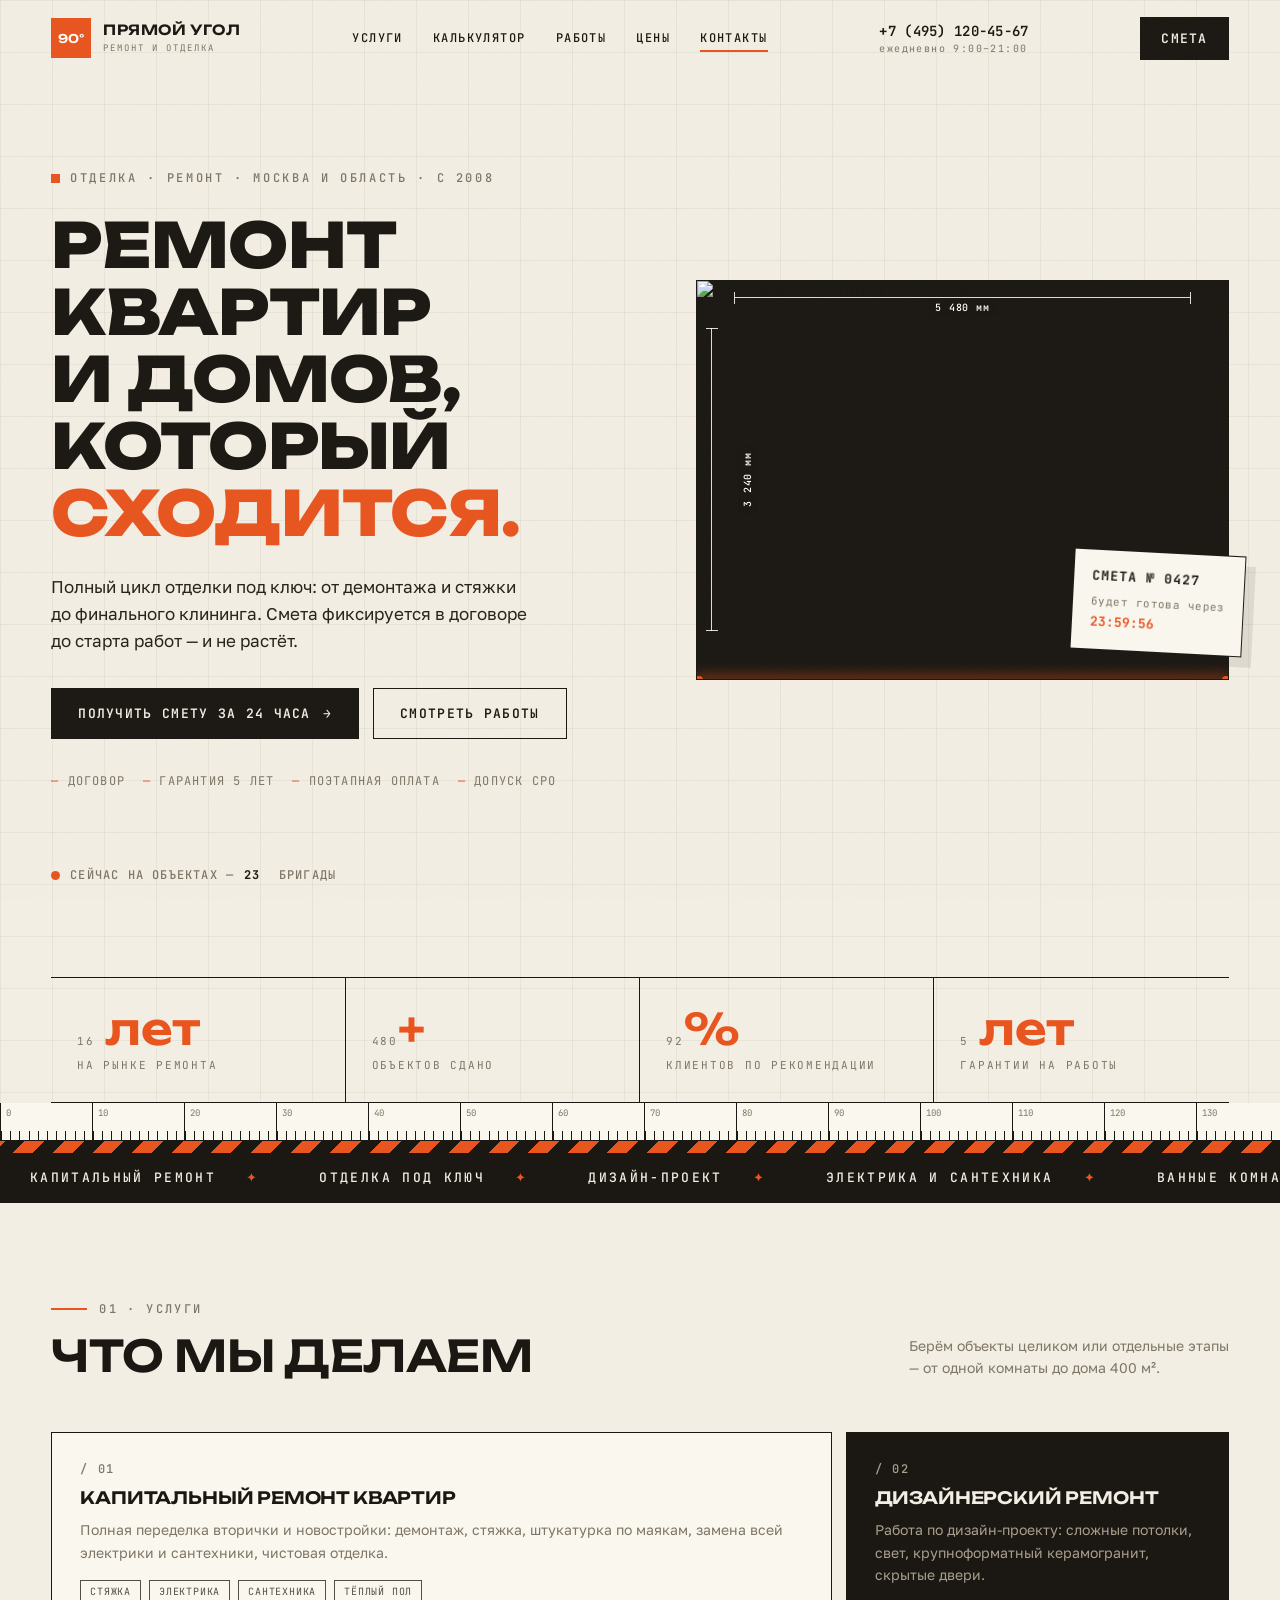
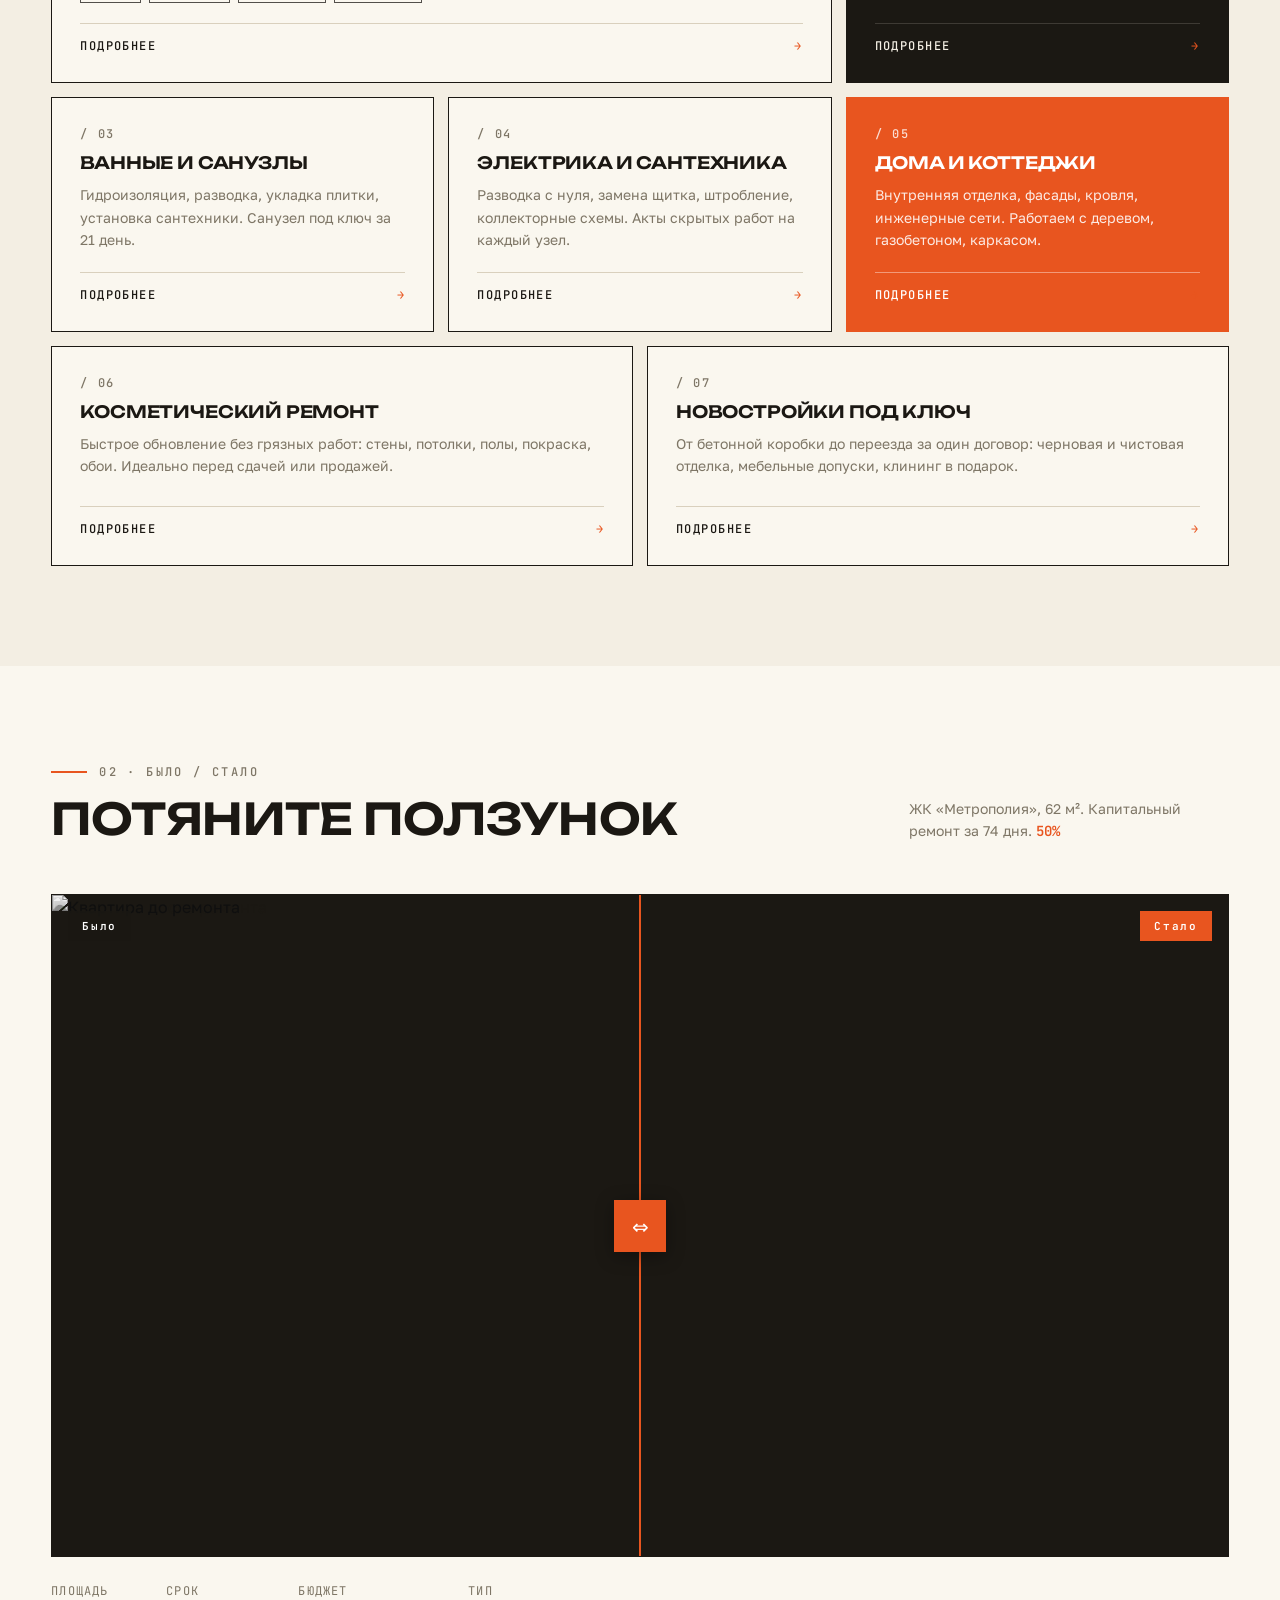
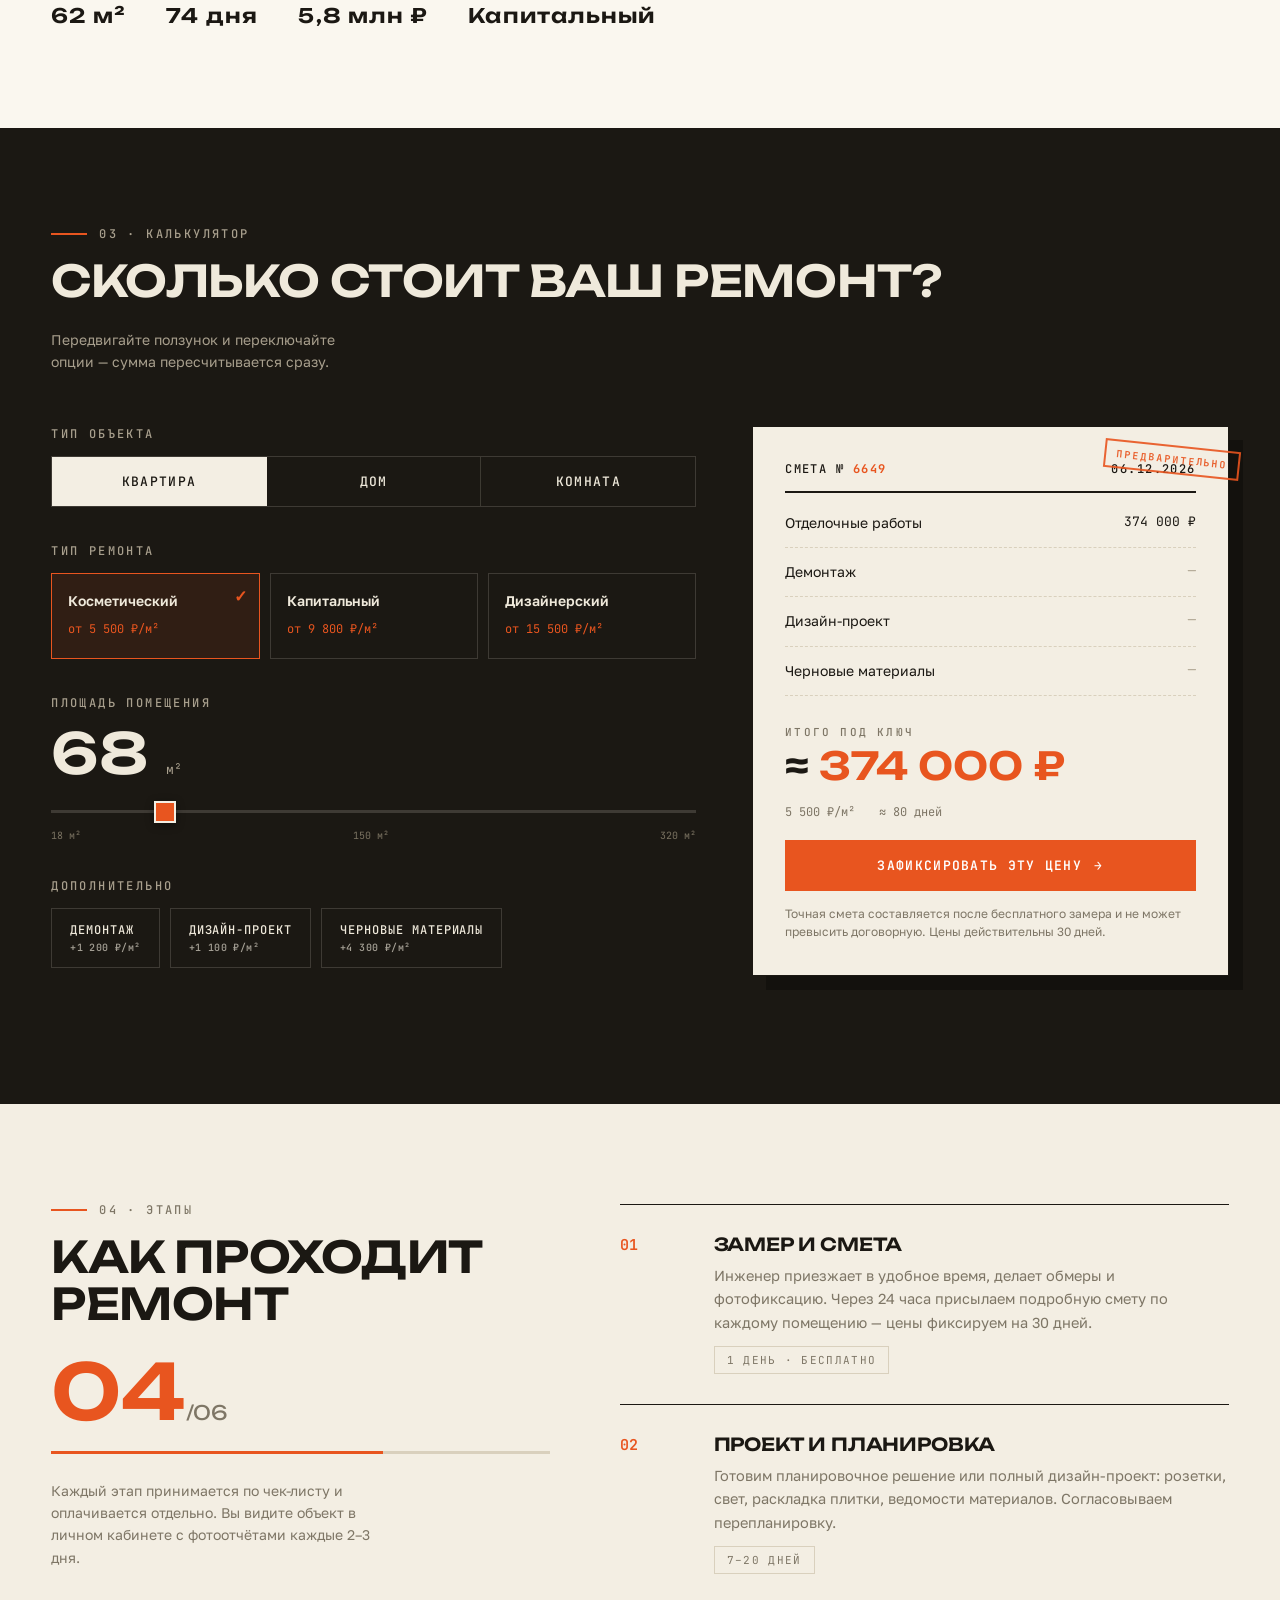
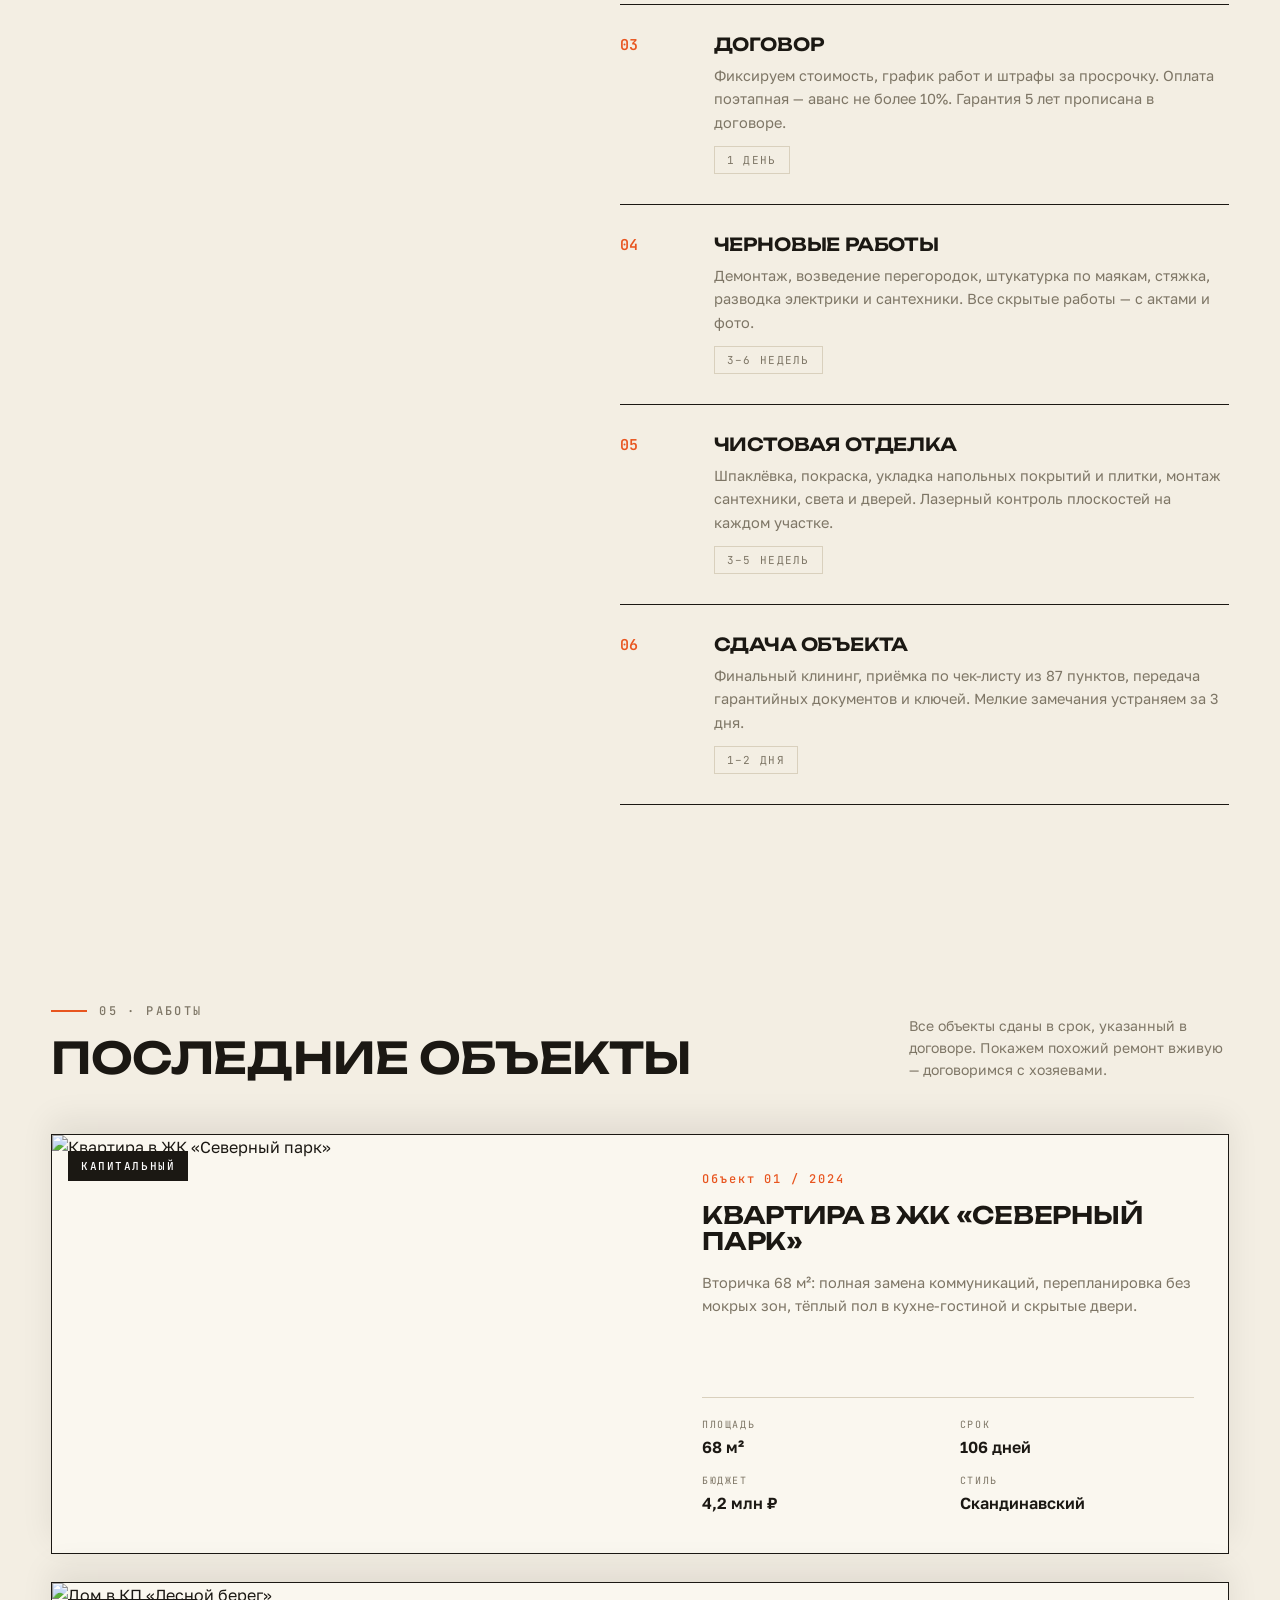
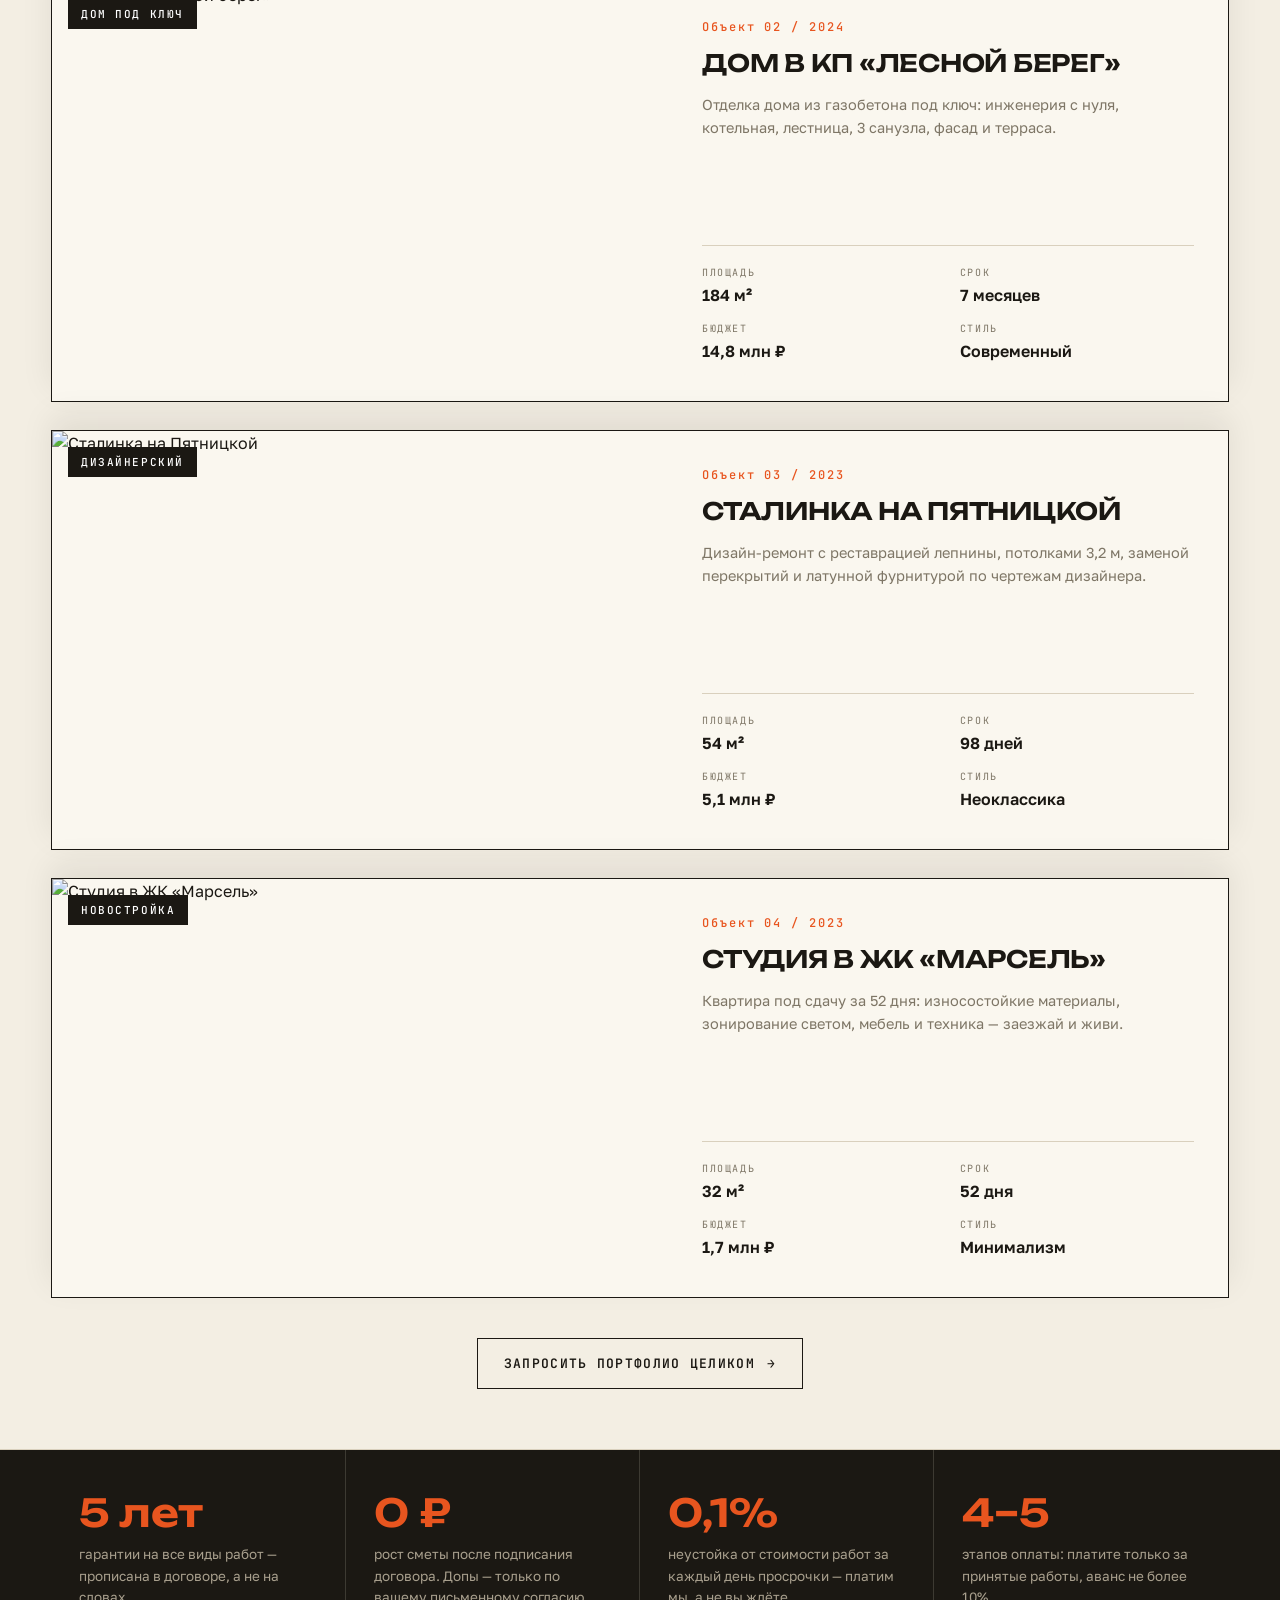
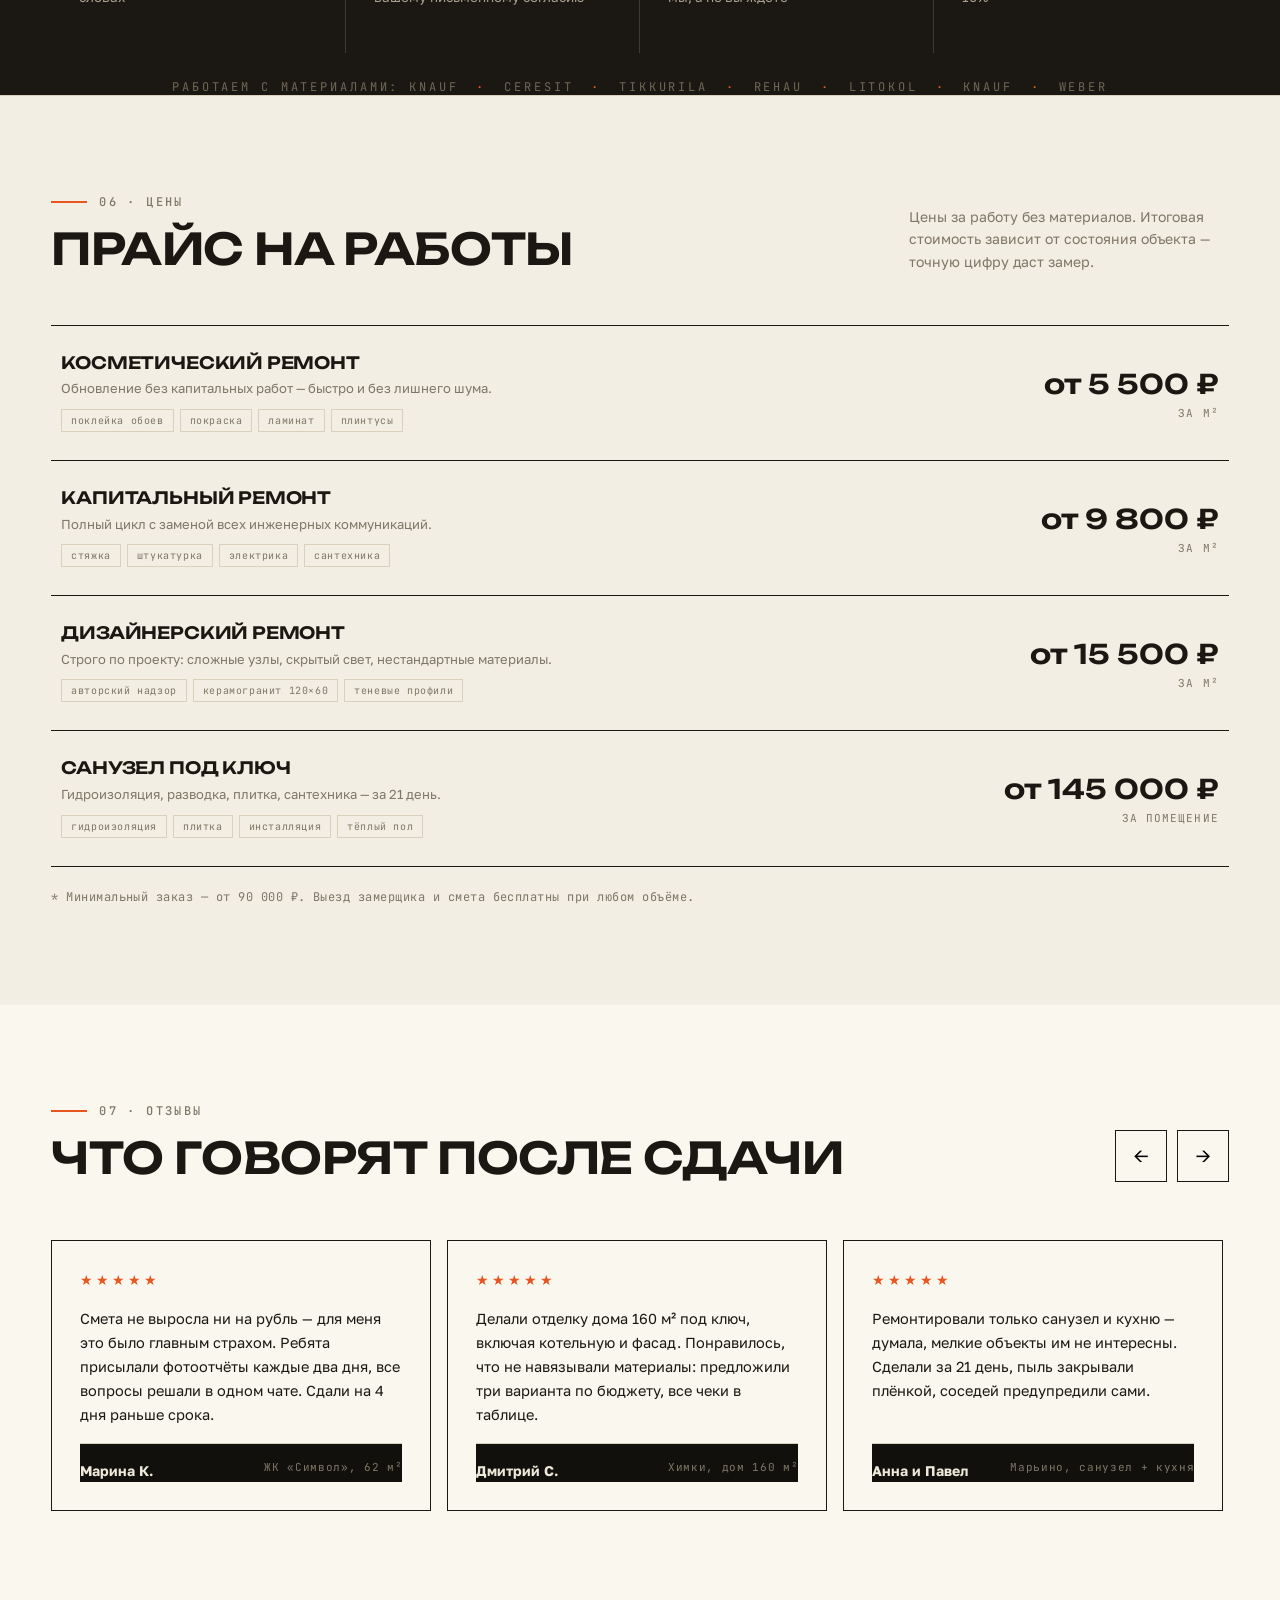
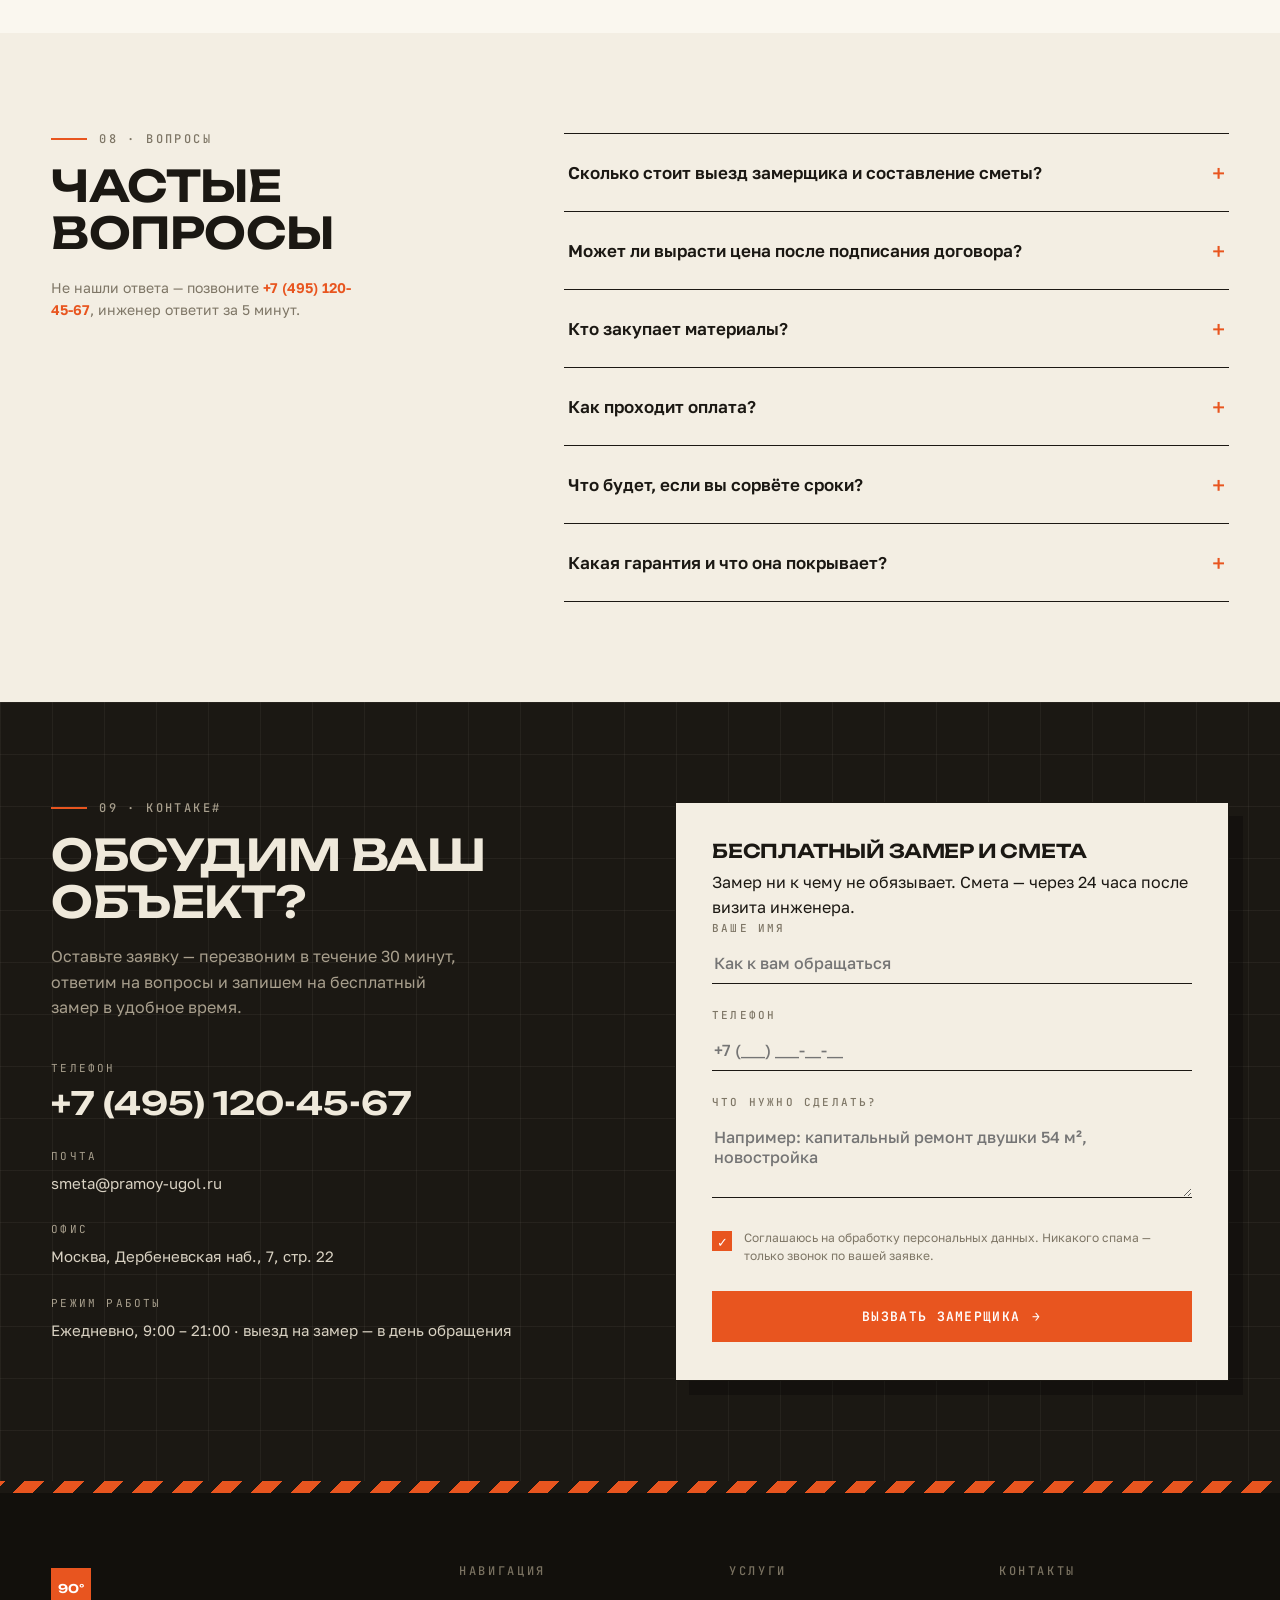
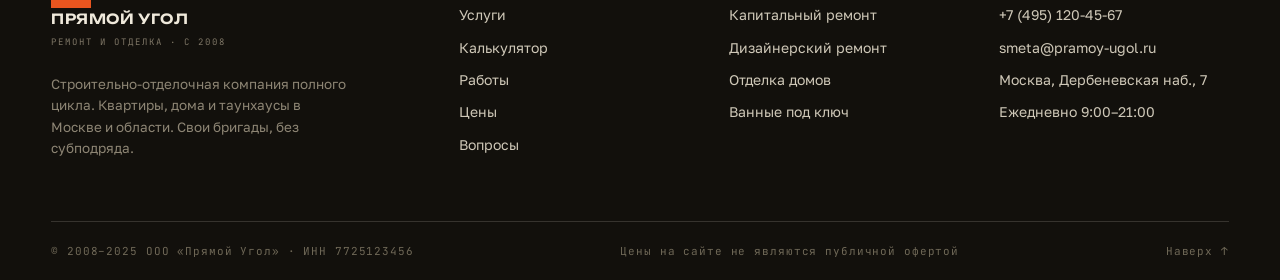
==== public/index.html @ b155a88d "step 1" ====
<!DOCTYPE html>
<html lang="ru" class="no-js"></html>
<html lang="ru">
<head>
<meta charset="UTF-8">
<meta name="viewport" content="width=device-width, initial-scale=1.0">
<title>Прямой Угол — ремонт квартир и домов в Москве | Смета за 24 часа</title>
<meta name="description" content="Ремонт и отделка квартир, домов и таунхаусов под ключ. Смета фиксируется в договоре, гарантия 5 лет, поэтапная оплата.">
<link rel="preconnect" href="https://fonts.googleapis.com">
<link rel="preconnect" href="https://fonts.gstatic.com" crossorigin>
<link href="https://fonts.googleapis.com/css2?family=Unbounded:wght@400;600;800&family=Golos+Text:wght@400;500;600;700&family=JetBrains+Mono:wght@400;500;700&display=swap" rel="stylesheet">
<link rel="stylesheet" href="css/style.css">
</head>
<body>

<!-- ПРЕЛОАДЕР -->
<div id="preloader" role="status" aria-label="Загрузка сайта">
  <div class="prel-box">
    <div class="prel-logo">90°</div>
    <div class="prel-bar"><i class="prel-fill"></i></div>
    <div class="prel-text">Загружаем ваш ремонт...</div>
  </div>
</div>

<!-- ШАПКА -->
<header id="hdr">
  <div class="wrap hrow">
    <a class="logo" href="#top" aria-label="Прямой Угол — на главную">
      <span class="logo-m">90°</span>
      <span class="logo-t">Прямой угол<small>ремонт и отделка</small></span>
    </a>
    <nav class="main" aria-label="Основная навигация">
      <a href="#services">Услуги</a>
      <a href="#calc">Калькулятор</a>
      <a href="#works">Работы</a>
      <a href="#prices">Цены</a>
      <a href="#contact">Контакты</a>
    </nav>
    <div class="hphone"><a href="tel:+74951204567">+7 (495) 120-45-67</a><span>ежедневно 9:00–21:00</span></div>
    <button class="btn" onclick="location.href='#contact'" style="padding:14px 20px">Смета</button>
    <button class="burger" id="burger" aria-label="Открыть меню"><i></i></button>
  </div>
</header>

<!-- МОБИЛЬНОЕ МЕНЮ -->
<div class="mnav" id="mnav" aria-hidden="true">
  <button class="mclose" id="mclose" aria-label="Закрыть меню">✕</button>
  <a href="#services">Услуги <small>01</small></a>
  <a href="#ba">Было/стало <small>02</small></a>
  <a href="#calc">Калькулятор <small>03</small></a>
  <a href="#works">Работы <small>04</small></a>
  <a href="#prices">Цены <small>05</small></a>
  <a href="#contact">Контакты <small>06</small></a>
</div>

<!-- ХИРО -->
<section class="hero" id="top">
  <div class="wrap hero-grid">
    <div>
      <p class="kick">Отделка · Ремонт · Москва и область · с 2008</p>
      <h1>
        <span class="mline"><span style="transition-delay:.1s">Ремонт квартир</span></span>
        <span class="mline"><span style="transition-delay:.22s">и домов, который</span></span>
        <span class="mline"><span style="transition-delay:.34s" class="em">сходится.</span></span>
      </h1>
      <p class="lead">Полный цикл отделки под ключ: от демонтажа и стяжки до финального клининга. Смета фиксируется в договоре до старта работ — и не растёт.</p>
      <div class="cta-row">
        <a class="btn" href="#calc">Получить смету за 24 часа <span class="ar">→</span></a>
        <a class="btn ghost" href="#works">Смотреть работы</a>
      </div>
      <div class="trust-line"><span><b>—</b> Договор</span><span><b>—</b> Гарантия 5 лет</span><span><b>—</b> Поэтапная оплата</span><span><b>—</b> Допуск СРО</span></div>
    </div>
    <div class="hero-media" data-rv>
      <div class="hm-frame">
        <img class="kenburns" src="https://picsum.photos/seed/renovation-interior-apartment/1100/820" alt="Отделанная гостиная после ремонта">
        <div class="laser" aria-hidden="true"></div>
        <div class="dim dim-x" aria-hidden="true"><span>5 480 мм</span></div>
        <div class="dim dim-y" aria-hidden="true"><span>3 240 мм</span></div>
      </div>
      <div class="ticket" aria-hidden="true">
        <b>СМЕТА № 0427</b>
        <small>будет готова через</small>
        <div class="cd" id="cd">23:59:41</div>
      </div>
    </div>
  </div>

  <div class="wrap" style="display:flex;justify-content:space-between;align-items:center;flex-wrap:wrap;gap:10px;margin-top:64px">
    <p class="live"><span class="dot"></span> Сейчас на объектах — <b id="live">23</b>&nbsp;бригады</p>
  </div>
  <div class="wrap stats" data-rv>
    <div class="stat"><b><span data-count="16">0</span> <i>лет</i></b><span>на рынке ремонта</span></div>
    <div class="stat"><b><span data-count="480">0</span><i>+</i></b><span>объектов сдано</span></div>
    <div class="stat"><b><span data-count="92">0</span><i>%</i></b><span>клиентов по рекомендации</span></div>
    <div class="stat"><b><span data-count="5">0</span> <i>лет</i></b><span>гарантии на работы</span></div>
  </div>
  <div class="ruler" id="ruler" aria-hidden="true"></div>
</section>

<!-- БЕГУЩАЯ СТРОКА -->
<div class="hazard" aria-hidden="true"></div>
<div class="marq" aria-hidden="true">
  <div class="marq-track" id="marq">
    <span>Капитальный ремонт <i>✦</i></span><span>Отделка под ключ <i>✦</i></span><span>Дизайн-проект <i>✦</i></span><span>Электрика и сантехника <i>✦</i></span><span>Ванные комнаты <i>✦</i></span><span>Стяжка и штукатурка <i>✦</i></span><span>Фасады и кровля <i>✦</i></span>
  </div>
</div>

<!-- УСЛУГИ -->
<section id="services">
  <div class="wrap">
    <div class="sec-head">
      <div><p class="lab" data-sc>01 · Услуги</p><h2 data-rv>Что мы делаем</h2></div>
      <p class="sec-note" data-rv style="--d:.15s">Берём объекты целиком или отдельные этапы — от одной комнаты до дома 400 м².</p>
    </div>
    <div class="svc-grid">
      <article class="svc c4" data-rv>
        <span class="n">/ 01</span>
        <h3>Капитальный ремонт квартир</h3>
        <p>Полная переделка вторички и новостройки: демонтаж, стяжка, штукатурка по маякам, замена всей электрики и сантехники, чистовая отделка.</p>
        <div class="tags"><em>стяжка</em><em>электрика</em><em>сантехника</em><em>тёплый пол</em></div>
        <div class="arr"><span>подробнее</span><i>→</i></div>
      </article>
      <article class="svc svc-dark c2" data-rv style="--d:.1s">
        <span class="n">/ 02</span>
        <h3>Дизайнерский ремонт</h3>
        <p>Работа по дизайн-проекту: сложные потолки, свет, крупноформатный керамогранит, скрытые двери.</p>
        <div class="arr"><span>подробнее</span><i>→</i></div>
      </article>
      <article class="svc c2" data-rv>
        <span class="n">/ 03</span>
        <h3>Ванные и санузлы</h3>
        <p>Гидроизоляция, разводка, укладка плитки, установка сантехники. Санузел под ключ за 21 день.</p>
        <div class="arr"><span>подробнее</span><i>→</i></div>
      </article>
      <article class="svc c2" data-rv style="--d:.1s">
        <span class="n">/ 04</span>
        <h3>Электрика и сантехника</h3>
        <p>Разводка с нуля, замена щитка, штробление, коллекторные схемы. Акты скрытых работ на каждый узел.</p>
        <div class="arr"><span>подробнее</span><i>→</i></div>
      </article>
      <article class="svc svc-acc c2" data-rv style="--d:.2s">
        <span class="n">/ 05</span>
        <h3>Дома и коттеджи</h3>
        <p>Внутренняя отделка, фасады, кровля, инженерные сети. Работаем с деревом, газобетоном, каркасом.</p>
        <div class="arr"><span>подробнее</span><i>→</i></div>
      </article>
      <article class="svc c3" data-rv>
        <span class="n">/ 06</span>
        <h3>Косметический ремонт</h3>
        <p>Быстрое обновление без грязных работ: стены, потолки, полы, покраска, обои. Идеально перед сдачей или продажей.</p>
        <div class="arr"><span>подробнее</span><i>→</i></div>
      </article>
      <article class="svc c3" data-rv style="--d:.1s">
        <span class="n">/ 07</span>
        <h3>Новостройки под ключ</h3>
        <p>От бетонной коробки до переезда за один договор: черновая и чистовая отделка, мебельные допуски, клининг в подарок.</p>
        <div class="arr"><span>подробнее</span><i>→</i></div>
      </article>
    </div>
  </div>
</section>

<!-- БЫЛО / СТАЛО -->
<section class="ba-sec" id="ba">
  <div class="wrap">
    <div class="sec-head">
      <div><p class="lab" data-sc>02 · Было / стало</p><h2 data-rv>Потяните ползунок</h2></div>
      <p class="sec-note" data-rv style="--d:.15s">ЖК «Метрополия», 62 м². Капитальный ремонт за 74 дня. <span class="ba-pct" id="baPct">50%</span></p>
    </div>
    <div class="ba" id="ba" data-rv style="--pos:50%">
      <img src="https://picsum.photos/seed/apartment-after-renovation/1400/900" alt="Квартира после ремонта">
      <div class="ba-before"><img class="before-img" src="https://picsum.photos/seed/old-apartment-before/1400/900" alt="Квартира до ремонта"></div>
      <span class="chip l">Было</span><span class="chip r">Стало</span>
      <div class="ba-handle"><span class="ba-grip">⇔</span></div>
      <input type="range" min="0" max="100" value="50" id="baRange" aria-label="Сравнение до и после ремонта">
    </div>
    <div class="ba-meta" data-rv style="--d:.15s">
      <div>Площадь <b>62 м²</b></div>
      <div>Срок <b>74 дня</b></div>
      <div>Бюджет <b>5,8 млн ₽</b></div>
      <div>Тип <b>Капитальный</b></div>
    </div>
  </div>
</section>

<!-- КАЛЬКУЛЯТОР -->
<section class="dark" id="calc">
  <div class="wrap">
    <div class="sec-head">
      <div><p class="lab" data-sc>03 · Калькулятор</p><h2 data-rv>Сколько стоит ваш ремонт?</h2></div>
      <p class="sec-note" data-rv style="--d:.15s">Передвигайте ползунок и переключайте опции — сумма пересчитывается сразу.</p>
    </div>
    <div class="calc-grid">
      <div data-rv>
        <div class="ctl">
          <label class="ctl-lab">Тип объекта</label>
          <div class="seg" id="segObj">
            <button class="on" data-m="1">Квартира</button>
            <button data-m="1.12">Дом</button>
            <button data-m="1.18">Комната</button>
          </div>
        </div>
        <div class="ctl">
          <label class="ctl-lab">Тип ремонта</label>
          <div class="rt" id="rt">
            <label class="on"><input type="radio" name="rt" value="cos" checked><b>Косметический</b><small>от 5 500 ₽/м²</small></label>
            <label><input type="radio" name="rt" value="cap"><b>Капитальный</b><small>от 9 800 ₽/м²</small></label>
            <label><input type="radio" name="rt" value="des"><b>Дизайнерский</b><small>от 15 500 ₽/м²</small></label>
          </div>
        </div>
        <div class="ctl">
          <label class="ctl-lab" for="area">Площадь помещения</label>
          <div class="area-row"><output id="areaOut">68</output><small>м²</small></div>
          <input class="ar" type="range" id="area" min="18" max="320" value="68" step="1">
          <div class="range-marks"><span>18 м²</span><span>150 м²</span><span>320 м²</span></div>
        </div>
        <div class="ctl">
          <label class="ctl-lab">Дополнительно</label>
          <div class="togs">
            <label class="tog"><input type="checkbox" id="optDem"><span>Демонтаж<small>+1 200 ₽/м²</small></span></label>
            <label class="tog"><input type="checkbox" id="optProj"><span>Дизайн-проект<small>+1 100 ₽/м²</small></span></label>
            <label class="tog"><input type="checkbox" id="optMat"><span>Черновые материалы<small>+4 300 ₽/м²</small></span></label>
          </div>
        </div>
      </div>
      <div class="bill" data-rv style="--d:.15s">
        <span class="stamp">предварительно</span>
        <div class="bill-head"><span>СМЕТА № <b id="billNo">2941</b></span><span id="billDate">—</span></div>
        <div class="brow"><span>Отделочные работы</span><span id="bWork">666 400 ₽</span></div>
        <div class="brow"><span>Демонтаж</span><span id="bDem" class="off">—</span></div>
        <div class="brow"><span>Дизайн-проект</span><span id="bProj" class="off">—</span></div>
        <div class="brow"><span>Черновые материалы</span><span id="bMat" class="off">—</span></div>
        <div class="bill-total">
          <small>Итого под ключ</small>
          <b>≈ <em id="bTotal">666 400 ₽</em></b>
        </div>
        <div class="bill-meta"><span id="bPer">9 800 ₽/м²</span><span id="bDays">≈ 125 дней</span></div>
        <button class="btn" id="fixBtn">Зафиксировать эту цену <span class="ar">→</span></button>
        <p class="bill-note">Точная смета составляется после бесплатного замера и не может превысить договорную. Цены действительны 30 дней.</p>
      </div>
    </div>
  </div>
</section>

<!-- ЭТАПЫ -->
<section id="process">
  <div class="wrap proc">
    <div class="proc-sticky">
      <p class="lab" data-sc>04 · Этапы</p>
      <h2 data-rv>Как проходит ремонт</h2>
      <div class="p-idx" data-rv><i id="pIdx">01</i><small>/06</small></div>
      <div class="p-bar"><i id="pFill"></i></div>
      <p class="sec-note">Каждый этап принимается по чек-листу и оплачивается отдельно. Вы видите объект в личном кабинете с фотоотчётами каждые 2–3 дня.</p>
    </div>
    <div id="steps">
      <div class="step" data-rv><span class="sn">01</span><div><h3>Замер и смета</h3><p>Инженер приезжает в удобное время, делает обмеры и фотофиксацию. Через 24 часа присылаем подробную смету по каждому помещению — цены фиксируем на 30 дней.</p><span class="dur">1 день · бесплатно</span></div></div>
      <div class="step" data-rv><span class="sn">02</span><div><h3>Проект и планировка</h3><p>Готовим планировочное решение или полный дизайн-проект: розетки, свет, раскладка плитки, ведомости материалов. Согласовываем перепланировку.</p><span class="dur">7–20 дней</span></div></div>
      <div class="step" data-rv><span class="sn">03</span><div><h3>Договор</h3><p>Фиксируем стоимость, график работ и штрафы за просрочку. Оплата поэтапная — аванс не более 10%. Гарантия 5 лет прописана в договоре.</p><span class="dur">1 день</span></div></div>
      <div class="step" data-rv><span class="sn">04</span><div><h3>Черновые работы</h3><p>Демонтаж, возведение перегородок, штукатурка по маякам, стяжка, разводка электрики и сантехники. Все скрытые работы — с актами и фото.</p><span class="dur">3–6 недель</span></div></div>
      <div class="step" data-rv><span class="sn">05</span><div><h3>Чистовая отделка</h3><p>Шпаклёвка, покраска, укладка напольных покрытий и плитки, монтаж сантехники, света и дверей. Лазерный контроль плоскостей на каждом участке.</p><span class="dur">3–5 недель</span></div></div>
      <div class="step" data-rv><span class="sn">06</span><div><h3>Сдача объекта</h3><p>Финальный клининг, приёмка по чек-листу из 87 пунктов, передача гарантийных документов и ключей. Мелкие замечания устраняем за 3 дня.</p><span class="dur">1–2 дня</span></div></div>
    </div>
  </div>
</section>

<!-- ПОРТФОЛИО -->
<section id="works" style="padding-bottom:60px">
  <div class="wrap">
    <div class="sec-head">
      <div><p class="lab" data-sc>05 · Работы</p><h2 data-rv>Последние объекты</h2></div>
      <p class="sec-note" data-rv style="--d:.15s">Все объекты сданы в срок, указанный в договоре. Покажем похожий ремонт вживую — договоримся с хозяевами.</p>
    </div>
    <div class="stack">
      <article class="pcard" style="--i:0">
        <div class="pimg" data-tag="капитальный"><img src="https://picsum.photos/seed/scandinavian-apartment-renovation/920/640" alt="Квартира в ЖК «Северный парк»"></div>
        <div class="pinfo"><span class="pn">Объект 01 / 2024</span><h3>Квартира в ЖК «Северный парк»</h3><p>Вторичка 68 м²: полная замена коммуникаций, перепланировка без мокрых зон, тёплый пол в кухне-гостиной и скрытые двери.</p>
          <div class="pmeta"><div><small>Площадь</small><b>68 м²</b></div><div><small>Срок</small><b>106 дней</b></div><div><small>Бюджет</small><b>4,2 млн ₽</b></div><div><small>Стиль</small><b>Скандинавский</b></div></div></div>
      </article>
      <article class="pcard" style="--i:1">
        <div class="pimg" data-tag="дом под ключ"><img src="https://picsum.photos/seed/country-house-interior-wood/920/640" alt="Дом в КП «Лесной берег»"></div>
        <div class="pinfo"><span class="pn">Объект 02 / 2024</span><h3>Дом в КП «Лесной берег»</h3><p>Отделка дома из газобетона под ключ: инженерия с нуля, котельная, лестница, 3 санузла, фасад и терраса.</p>
          <div class="pmeta"><div><small>Площадь</small><b>184 м²</b></div><div><small>Срок</small><b>7 месяцев</b></div><div><small>Бюджет</small><b>14,8 млн ₽</b></div><div><small>Стиль</small><b>Современный</b></div></div></div>
      </article>
      <article class="pcard" style="--i:2">
        <div class="pimg" data-tag="дизайнерский"><img src="https://picsum.photos/seed/stalinka-classic-renovation/920/640" alt="Сталинка на Пятницкой"></div>
        <div class="pinfo"><span class="pn">Объект 03 / 2023</span><h3>Сталинка на Пятницкой</h3><p>Дизайн-ремонт с реставрацией лепнины, потолками 3,2 м, заменой перекрытий и латунной фурнитурой по чертежам дизайнера.</p>
          <div class="pmeta"><div><small>Площадь</small><b>54 м²</b></div><div><small>Срок</small><b>98 дней</b></div><div><small>Бюджет</small><b>5,1 млн ₽</b></div><div><small>Стиль</small><b>Неоклассика</b></div></div></div>
      </article>
      <article class="pcard" style="--i:3">
        <div class="pimg" data-tag="новостройка"><img src="https://picsum.photos/seed/modern-studio-loft-interior/920/640" alt="Студия в ЖК «Марсель»"></div>
        <div class="pinfo"><span class="pn">Объект 04 / 2023</span><h3>Студия в ЖК «Марсель»</h3><p>Квартира под сдачу за 52 дня: износостойкие материалы, зонирование светом, мебель и техника — заезжай и живи.</p>
          <div class="pmeta"><div><small>Площадь</small><b>32 м²</b></div><div><small>Срок</small><b>52 дня</b></div><div><small>Бюджет</small><b>1,7 млн ₽</b></div><div><small>Стиль</small><b>Минимализм</b></div></div></div>
      </article>
    </div>
    <div class="stack-more" data-rv><a class="btn ghost" href="#contact">Запросить портфолио целиком <span class="ar">→</span></a></div>
  </div>
</section>

<!-- ГАРАНТИИ -->
<div class="guar">
  <div class="wrap">
    <div class="guar-row">
      <div class="guar-item" data-rv><b>5 лет</b><p>гарантии на все виды работ — прописана в договоре, а не на словах</p></div>
      <div class="guar-item" data-rv style="--d:.1s"><b>0 ₽</b><p>рост сметы после подписания договора. Допы — только по вашему письменному согласию</p></div>
      <div class="guar-item" data-rv style="--d:.2s"><b>0,1%</b><p>неустойка от стоимости работ за каждый день просрочки — платим мы, а не вы ждёте</p></div>
      <div class="guar-item" data-rv style="--d:.3s"><b>4–5</b><p>этапов оплаты: платите только за принятые работы, аванс не более 10%</p></div>
    </div>
    <p class="partners" data-rv>Работаем с материалами: Knauf <i>·</i> Ceresit <i>·</i> Tikkurila <i>·</i> Rehau <i>·</i> Litokol <i>·</i> Knauf <i>·</i> Weber</p>
  </div>
</div>

<!-- ЦЕНЫ -->
<section id="prices">
  <div class="wrap">
    <div class="sec-head">
      <div><p class="lab" data-sc>06 · Цены</p><h2 data-rv>Прайс на работы</h2></div>
      <p class="sec-note" data-rv style="--d:.15s">Цены за работу без материалов. Итоговая стоимость зависит от состояния объекта — точную цифру даст замер.</p>
    </div>
    <div class="price-row" data-rv>
      <div><h3>Косметический ремонт</h3><p class="pd">Обновление без капитальных работ — быстро и без лишнего шума.</p>
        <div class="inc"><em>поклейка обоев</em><em>покраска</em><em>ламинат</em><em>плинтусы</em></div></div>
      <div></div><div class="pr">от 5 500 ₽<small>за м²</small></div>
    </div>
    <div class="price-row" data-rv>
      <div><h3>Капитальный ремонт</h3><p class="pd">Полный цикл с заменой всех инженерных коммуникаций.</p>
        <div class="inc"><em>стяжка</em><em>штукатурка</em><em>электрика</em><em>сантехника</em></div></div>
      <div></div><div class="pr">от 9 800 ₽<small>за м²</small></div>
    </div>
    <div class="price-row" data-rv>
      <div><h3>Дизайнерский ремонт</h3><p class="pd">Строго по проекту: сложные узлы, скрытый свет, нестандартные материалы.</p>
        <div class="inc"><em>авторский надзор</em><em>керамогранит 120×60</em><em>теневые профили</em></div></div>
      <div></div><div class="pr">от 15 500 ₽<small>за м²</small></div>
    </div>
    <div class="price-row" data-rv>
      <div><h3>Санузел под ключ</h3><p class="pd">Гидроизоляция, разводка, плитка, сантехника — за 21 день.</p>
        <div class="inc"><em>гидроизоляция</em><em>плитка</em><em>инсталляция</em><em>тёплый пол</em></div></div>
      <div></div><div class="pr">от 145 000 ₽<small>за помещение</small></div>
    </div>
    <p class="price-foot" data-rv>* Минимальный заказ — от 90 000 ₽. Выезд замерщика и смета бесплатны при любом объёме.</p>
  </div>
</section>

<!-- ОТЗЫВЫ -->
<section id="reviews" style="background:var(--paper2)">
  <div class="wrap">
    <div class="sec-head">
      <div><p class="lab" data-sc>07 · Отзывы</p><h2 data-rv>Что говорят после сдачи</h2></div>
      <div class="rev-ctrl" data-rv>
        <button class="rev-btn" id="revL" aria-label="Назад">←</button>
        <button class="rev-btn" id="revR" aria-label="Вперёд">→</button>
      </div>
    </div>
    <div class="rev-track" id="revTrack" data-rv>
      <article class="rev"><span class="stars">★★★★★</span><p>Смета не выросла ни на рубль — для меня это было главным страхом. Ребята присылали фотоотчёты каждые два дня, все вопросы решали в одном чате. Сдали на 4 дня раньше срока.</p><footer><b>Марина К.</b><small>ЖК «Символ», 62 м²</small></footer></article>
      <article class="rev"><span class="stars">★★★★★</span><p>Делали отделку дома 160 м² под ключ, включая котельную и фасад. Понравилось, что не навязывали материалы: предложили три варианта по бюджету, все чеки в таблице.</p><footer><b>Дмитрий С.</b><small>Химки, дом 160 м²</small></footer></article>
      <article class="rev"><span class="stars">★★★★★</span><p>Ремонтировали только санузел и кухню — думала, мелкие объекты им не интересны. Сделали за 21 день, пыль закрывали плёнкой, соседей предупредили сами.</p><footer><b>Анна и Павел</b><small>Марьино, санузел + кухня</small></footer></article>
      <article class="rev"><span class="stars">★★★★☆</span><p>Сталинка — это всегда сюрпризы: вскрыли полы, нашли гнилые лаги. Бригада не стала раздувать смету, пересогласовали работы и уложились в изначальный бюджет с небольшим плюсом.</p><footer><b>Игорь В.</b><small>Сокол, сталинка 54 м²</small></footer></article>
      <article class="rev"><span class="stars">★★★★★</span><p>Квартиру готовили под сдачу — нужно было быстро и недорого, но чтобы выглядела дороже своей цены. Уложились в 52 дня, арендаторы заехали через неделю.</p><footer><b>Сергей Т.</b><small>ЖК «Марсель», студия</small></footer></article>
    </div>
  </div>
</section>

<!-- FAQ -->
<section id="faq">
  <div class="wrap faq">
    <div class="faq-side">
      <p class="lab" data-sc>08 · Вопросы</p>
      <h2 data-rv>Частые вопросы</h2>
      <p class="sec-note" data-rv style="--d:.15s;margin-top:20px">Не нашли ответа — позвоните <a href="tel:+74951204567" style="color:var(--acc);font-weight:600">+7 (495) 120-45-67</a>, инженер ответит за 5 минут.</p>
    </div>
    <div data-rv>
      <div class="fq"><button class="fq-q">Сколько стоит выезд замерщика и составление сметы?<i>+</i></button><div class="fq-a"><p>Бесплатно и ни к чему не обязывает. Инженер приедет в удобное время, сделает обмеры, а через 24 часа пришлём подробную смету. Цены в ней фиксируются на 30 дней.</p></div></div>
      <div class="fq"><button class="fq-q">Может ли вырасти цена после подписания договора?<i>+</i></button><div class="fq-a"><p>Нет. Смета фиксируется в договоре. Дополнительные работы возможны только по вашему письменному согласованию с отдельным расчётом — никаких «внезапных» сумм в конце.</p></div></div>
      <div class="fq"><button class="fq-q">Кто закупает материалы?<i>+</i></button><div class="fq-a"><p>Как удобнее. Можем взять закупку на себя — у нас дилерские скидки до 15% у поставщиков, все чеки отдаём. Или закупаете сами, а мы поможем с точным расчётом количества.</p></div></div>
      <div class="fq"><button class="fq-q">Как проходит оплата?<i>+</i></button><div class="fq-a"><p>Поэтапно: платите за уже выполненный и принятый вами этап. Обычно это 4–5 платежей, аванс не более 10%. Никаких «50% вперёд за все работы».</p></div></div>
      <div class="fq"><button class="fq-q">Что будет, если вы сорвёте сроки?<i>+</i></button><div class="fq-a"><p>В договоре прописана неустойка: 0,1% от стоимости работ за каждый день просрочки. За 16 лет более 90% объектов сданы вовремя или раньше графика.</p></div></div>
      <div class="fq"><button class="fq-q">Какая гарантия и что она покрывает?<i>+</i></button><div class="fq-a"><p>5 лет на все виды работ. В течение первого года бесплатно устраняем любые замечания — от скрипнувшего плинтуса до регулировки дверей. Гарантия закреплена в договоре.</p></div></div>
    </div>
  </div>
</section>

<!-- КОНТАКТЫ -->
<section class="dark contact" id="contact">
  <div class="wrap c-grid">
    <div>
      <p class="lab" data-sc>09 · Контакты</p>
      <h2 data-rv>Обсудим ваш объект?</h2>
      <p data-rv style="--d:.1s;color:#a89f8d;max-width:420px;margin-top:18px">Оставьте заявку — перезвоним в течение 30 минут, ответим на вопросы и запишем на бесплатный замер в удобное время.</p>
      <div class="c-list" data-rv style="--d:.2s">
        <div class="cl"><small>Телефон</small><a class="big" href="tel:+74951204567">+7 (495) 120-45-67</a></div>
        <div class="cl"><small>Почта</small><span>smeta@pramoy-ugol.ru</span></div>
        <div class="cl"><small>Офис</small><span>Москва, Дербеневская наб., 7, стр. 22</span></div>
        <div class="cl"><small>Режим работы</small><span>Ежедневно, 9:00 – 21:00 · выезд на замер — в день обращения</span></div>
      </div>
    </div>
    <div class="form-card" data-rv style="--d:.15s">
      <form id="lead" novalidate>
        <h3>Бесплатный замер и смета</h3>
        <p>Замер ни к чему не обязывает. Смета — через 24 часа после визита инженера.</p>
        <div class="field" id="fName"><label for="name">Ваше имя</label><input id="name" type="text" autocomplete="name" placeholder="Как к вам обращаться"><span class="msg">Укажите имя — минимум 2 символа</span></div>
        <div class="field" id="fPhone"><label for="phone">Телефон</label><input id="phone" type="tel" autocomplete="tel" placeholder="+7 (___) ___-__-__"><span class="msg">Проверьте номер — нужно не менее 10 цифр</span></div>
        <div class="field"><label for="msg">Что нужно сделать?</label><textarea id="msg" rows="3" placeholder="Например: капитальный ремонт двушки 54 м², новостройка"></textarea></div>
        <label class="consent"><input type="checkbox" id="agree" checked><span class="box">✓</span><small>Соглашаюсь на обработку персональных данных. Никакого спама — только звонок по вашей заявке.</small></label>
        <button class="btn" type="submit" style="width:100%">Вызвать замерщика <span class="ar">→</span></button>
      </form>
      <div class="form-ok" id="formOk">
        <div class="okmark">✓</div>
        <b>Заявка принята</b>
        <p>Перезвоним в течение 30 минут в рабочее время. Если удобнее — напишите нам сами.</p>
        <span class="num" id="okNum">Заявка № 4821</span>
      </div>
    </div>
  </div>
</section>

<div class="hazard" aria-hidden="true"></div>

<!-- ФУТЕР -->
<footer>
  <div class="wrap">
    <div class="f-grid">
      <div class="f-brand">
        <a class="logo" href="#top"><span class="logo-m">90°</span><span class="logo-t" style="color:#efe9db">Прямой угол<small>ремонт и отделка · с 2008</small></span></a>
        <p>Строительно-отделочная компания полного цикла. Квартиры, дома и таунхаусы в Москве и области. Свои бригады, без субподряда.</p>
      </div>
      <div><h4>Навигация</h4><a href="#services">Услуги</a><a href="#calc">Калькулятор</a><a href="#works">Работы</a><a href="#prices">Цены</a><a href="#faq">Вопросы</a></div>
      <div><h4>Услуги</h4><a href="#services">Капитальный ремонт</a><a href="#services">Дизайнерский ремонт</a><a href="#services">Отделка домов</a><a href="#services">Ванные под ключ</a></div>
      <div><h4>Контакты</h4><a href="tel:+74951204567">+7 (495) 120-45-67</a><a href="mailto:smeta@pramoy-ugol.ru">smeta@pramoy-ugol.ru</a><p>Москва, Дербеневская наб., 7</p><p>Ежедневно 9:00–21:00</p></div>
    </div>
    <div class="f-bottom">
      <span>© 2008–2025 ООО «Прямой Угол» · ИНН 7725123456</span>
      <span>Цены на сайте не являются публичной офертой</span>
      <a href="#top">Наверх ↑</a>
    </div>
  </div>
</footer>

<script src="js/main.js" defer></script>
</body>
</html>
---- public/css/style.css ----
/* ============ БАЗА ============ */
:root{
  --paper:#f3eee3; --paper2:#faf7ef; --ink:#1b1813; --ink2:#26221c;
  --mut:#7e7666; --acc:#e8551f; --acc-d:#c64312;
  --line:#d9d0bd; --line-d:rgba(240,234,220,.16);
  --fd:'Unbounded',sans-serif; --fb:'Golos Text',sans-serif; --fm:'JetBrains Mono',monospace;
  --sh:10px 10px 0 rgba(27,24,19,.09);
}
*{margin:0;padding:0;box-sizing:border-box}
html{scroll-behavior:smooth;scroll-padding-top:96px}
body{background:var(--paper);color:var(--ink);font-family:var(--fb);font-size:16px;line-height:1.6;overflow-x:hidden}
body::before{content:"";position:fixed;inset:0;z-index:1500;pointer-events:none;opacity:.05;
  background-image:url("data:image/svg+xml;utf8,<svg xmlns='http://www.w3.org/2000/svg' width='200' height='200'><filter id='n'><feTurbulence type='fractalNoise' baseFrequency='0.9' numOctaves='2'/></filter><rect width='200' height='200' filter='url(%23n)' opacity='0.6'/></svg>")}

/* ============ ПРЕЛОАДЕР ============ */
#preloader{
  position:fixed;inset:0;z-index:9999;
  background:var(--ink);
  display:flex;align-items:center;justify-content:center;
  transition:opacity .6s ease,visibility .6s ease;
  opacity:1;visibility:visible;
}
#preloader.hide{opacity:0;visibility:hidden;pointer-events:none}
.prel-box{text-align:center;max-width:320px;padding:20px}
.prel-logo{
  width:92px;height:92px;margin:0 auto 32px;
  background:var(--acc);color:#fff;
  display:grid;place-items:center;
  font:600 22px var(--fd);
  animation:prelSpin 2.4s cubic-bezier(.68,-.55,.27,1.55) infinite;
}
@keyframes prelSpin{
  0%,100%{transform:rotate(0deg) scale(1)}
  50%{transform:rotate(180deg) scale(1.08)}
}
.prel-bar{
  width:100%;height:3px;background:rgba(240,234,220,.12);
  margin-bottom:20px;overflow:hidden;
}
.prel-fill{
  display:block;width:0;height:100%;
  background:var(--acc);
  animation:prelFill 1.8s ease-out forwards;
}
@keyframes prelFill{
  to{width:100%}
}
.prel-text{
  font:500 12px var(--fm);letter-spacing:.16em;
  text-transform:uppercase;color:#a89f8d;
  animation:prelPulse 1.8s ease-in-out infinite;
}
@keyframes prelPulse{
  0%,100%{opacity:.5}
  50%{opacity:1}
}

/* Отключить прелоадер для prefers-reduced-motion */
@media (prefers-reduced-motion: reduce){
  #preloader{display:none}
}

/* Если JS отключён, прелоадер не блокирует страницу */
html.no-js #preloader{display:none}  

::selection{background:var(--acc);color:#fff}
img{display:block;max-width:100%}
a{color:inherit;text-decoration:none}
button{font-family:inherit;cursor:pointer}
:focus-visible{outline:2px solid var(--acc);outline-offset:3px}
.wrap{width:min(1220px,92%);margin:0 auto}
section{padding:100px 0;position:relative}
h1,h2,h3{font-family:var(--fd);font-weight:600;line-height:1.08;letter-spacing:-.01em;text-transform:uppercase}
h2{font-size:clamp(26px,3.4vw,46px)}
.sec-head{display:flex;justify-content:space-between;align-items:flex-end;gap:24px;margin-bottom:52px;flex-wrap:wrap}
.lab{font:500 12px/1 var(--fm);letter-spacing:.2em;text-transform:uppercase;color:var(--mut);display:flex;align-items:center;gap:12px;margin-bottom:18px}
.lab::before{content:"";width:36px;height:2px;background:var(--acc)}
.sec-note{max-width:320px;color:var(--mut);font-size:14px}
.dark{background:var(--ink);color:#efe9db}
.dark .lab{color:#a89f8d}
.dark .sec-note{color:#a89f8d}

/* кнопки */
.btn{display:inline-flex;align-items:center;justify-content:center;gap:12px;font:600 13px/1 var(--fm);
  letter-spacing:.1em;text-transform:uppercase;padding:18px 26px;border:1px solid var(--ink);
  background:var(--ink);color:var(--paper);transition:all .3s cubic-bezier(.16,1,.3,1);white-space:nowrap}
.btn .ar{transition:transform .3s}
.btn:hover{background:var(--acc);border-color:var(--acc);color:#fff;transform:translateY(-3px)}
.btn:hover .ar{transform:translateX(5px)}
.btn.ghost{background:transparent;color:var(--ink)}
.btn.ghost:hover{background:var(--ink);color:var(--paper)}
.dark .btn{background:var(--acc);border-color:var(--acc);color:#fff}
.dark .btn:hover{background:var(--paper);border-color:var(--paper);color:var(--ink)}

/* появление */
[data-rv]{opacity:0;transform:translateY(28px);transition:opacity .7s ease,transform .8s cubic-bezier(.16,1,.3,1);transition-delay:var(--d,0s)}
[data-rv].in{opacity:1;transform:none}

/* ============ ШАПКА ============ */
header{position:fixed;top:0;left:0;right:0;z-index:1000;transition:background .3s,box-shadow .3s;border-bottom:1px solid transparent}
header.sc{background:rgba(243,238,227,.92);backdrop-filter:blur(8px);border-bottom-color:var(--line);box-shadow:0 1px 0 rgba(27,24,19,.05)}
.hrow{display:flex;align-items:center;justify-content:space-between;height:76px;gap:20px}
.logo{display:flex;align-items:center;gap:12px}
.logo-m{width:40px;height:40px;background:var(--acc);color:#fff;display:grid;place-items:center;font:600 12px var(--fd);flex:none}
.logo-t{font:600 14px var(--fd);letter-spacing:.04em;text-transform:uppercase;line-height:1}
.logo-t small{display:block;font:400 9px var(--fm);letter-spacing:.22em;color:var(--mut);margin-top:5px;text-transform:uppercase}
nav.main{display:flex;gap:30px}
nav.main a{font:500 12px var(--fm);letter-spacing:.12em;text-transform:uppercase;position:relative;padding:6px 0}
nav.main a::after{content:"";position:absolute;left:0;bottom:0;height:2px;width:0;background:var(--acc);transition:width .3s}
nav.main a:hover::after,nav.main a.on::after{width:100%}
.hphone{font:600 14px var(--fm);letter-spacing:.02em}
.hphone span{display:block;font:400 10px var(--fm);color:var(--mut);letter-spacing:.14em;margin-top:2px}
.burger{display:none;background:none;border:1px solid var(--ink);width:44px;height:44px;position:relative}
.burger i,.burger i::before,.burger i::after{content:"";position:absolute;left:11px;right:11px;height:2px;background:var(--ink);transition:.3s}
.burger i{top:50%;margin-top:-1px}
.burger i::before{top:-7px;left:0;right:0}.burger i::after{top:7px;left:0;right:0}
.mnav{position:fixed;inset:0;background:var(--ink);color:var(--paper);z-index:1100;display:flex;flex-direction:column;justify-content:center;padding:8%;transform:translateY(-102%);transition:transform .5s cubic-bezier(.16,1,.3,1)}
.mnav.open{transform:none}
.mnav a{font:600 clamp(26px,7vw,44px) var(--fd);text-transform:uppercase;padding:10px 0;border-bottom:1px solid var(--line-d);display:flex;justify-content:space-between}
.mnav a small{font:400 12px var(--fm);color:var(--acc);align-self:center}
.mnav .mclose{position:absolute;top:20px;right:20px;background:none;border:1px solid var(--line-d);color:var(--paper);width:46px;height:46px;font-size:20px}

/* ============ ХИРО ============ */
.hero{padding:170px 0 0;min-height:100svh;display:flex;flex-direction:column;
  background-image:linear-gradient(rgba(27,24,19,.05) 1px,transparent 1px),linear-gradient(90deg,rgba(27,24,19,.05) 1px,transparent 1px);
  background-size:52px 52px}
.hero-grid{display:grid;grid-template-columns:1.05fr .95fr;gap:56px;align-items:center;flex:1}
.kick{font:500 12px var(--fm);letter-spacing:.22em;text-transform:uppercase;color:var(--mut);display:flex;align-items:center;gap:10px;margin-bottom:26px}
.kick::before{content:"";width:9px;height:9px;background:var(--acc);flex:none}
h1{font-size:clamp(31px,5vw,62px);font-weight:800}
.mline{display:block;overflow:hidden;padding-bottom:.08em;margin-bottom:-.08em}
.mline>span{display:block;transform:translateY(112%);transition:transform 1s cubic-bezier(.16,1,.3,1)}
body.loaded .mline>span{transform:none}
h1 .em{color:var(--acc)}
.lead{margin:26px 0 34px;max-width:480px;color:var(--ink2);font-size:17px}
.cta-row{display:flex;gap:14px;flex-wrap:wrap}
.trust-line{margin-top:34px;font:400 12px var(--fm);letter-spacing:.1em;color:var(--mut);text-transform:uppercase;display:flex;gap:18px;flex-wrap:wrap}
.trust-line b{color:var(--acc);font-weight:400}

.hero-media{position:relative;border:1px solid var(--ink);background:var(--ink)}
.hm-frame{position:relative;overflow:hidden;aspect-ratio:4/3}
.hm-frame img{width:100%;height:100%;object-fit:cover}
.kenburns{animation:kb 20s ease-in-out infinite alternate}
@keyframes kb{from{transform:scale(1)}to{transform:scale(1.1) translate(-1.5%,1.5%)}}
.laser{position:absolute;left:0;right:0;height:2px;background:var(--acc);box-shadow:0 0 14px 2px rgba(232,85,31,.8);z-index:3;animation:lz 8s ease-in-out infinite}
.laser::before,.laser::after{content:"";position:absolute;top:-3px;width:8px;height:8px;background:var(--acc);border-radius:50%}
.laser::before{left:-2px}.laser::after{right:-2px}
@keyframes lz{0%,100%{top:20%}50%{top:76%}}
.dim{position:absolute;z-index:4;font:500 10px var(--fm);color:#fff}
.dim span{background:rgba(27,24,19,.82);padding:3px 8px;letter-spacing:.08em}
.dim-x{top:16px;left:7%;right:7%;border-top:1px solid rgba(255,255,255,.85);display:flex;justify-content:center}
.dim-x::before,.dim-x::after{content:"";position:absolute;top:-6px;width:1px;height:12px;background:rgba(255,255,255,.85)}
.dim-x::before{left:0}.dim-x::after{right:0}
.dim-y{left:14px;top:12%;bottom:12%;border-left:1px solid rgba(255,255,255,.85);display:flex;align-items:center}
.dim-y span{transform:rotate(-90deg) translateX(0);white-space:nowrap}
.dim-y::before,.dim-y::after{content:"";position:absolute;left:-6px;height:1px;width:12px;background:rgba(255,255,255,.85)}
.dim-y::before{top:0}.dim-y::after{bottom:0}
.ticket{position:absolute;right:-16px;bottom:26px;background:var(--paper2);border:1px solid var(--ink);padding:16px 18px;z-index:5;transform:rotate(3deg);box-shadow:var(--sh);font-family:var(--fm);animation:float 6s ease-in-out infinite}
@keyframes float{0%,100%{transform:rotate(3deg) translateY(0)}50%{transform:rotate(2deg) translateY(-9px)}}
.ticket b{display:block;font-size:13px;letter-spacing:.08em}
.ticket small{font-size:11px;color:var(--mut);letter-spacing:.04em}
.ticket .cd{color:var(--acc);font-weight:700;font-size:13px}

/* статистика */
.stats{margin-top:80px;border-top:1px solid var(--ink);border-bottom:1px solid var(--ink);display:grid;grid-template-columns:repeat(4,1fr)}
.stat{padding:30px 26px;border-right:1px solid var(--ink);display:flex;flex-direction:column;gap:6px}
.stat:last-child{border-right:0}
.stat b{font:600 clamp(30px,3.4vw,46px)/1 var(--fd)}
.stat b i{font-style:normal;color:var(--acc)}
.stat span{font:400 11px var(--fm);letter-spacing:.16em;text-transform:uppercase;color:var(--mut)}
.live{display:inline-flex;align-items:center;gap:10px;font:500 12px var(--fm);letter-spacing:.1em;text-transform:uppercase;padding:14px 0;color:var(--mut)}
.live .dot{width:9px;height:9px;background:var(--acc);border-radius:50%;animation:pulse 1.8s infinite}
.live b{color:var(--ink);transition:transform .3s}
.live b.pop{transform:scale(1.35);color:var(--acc)}
@keyframes pulse{0%{box-shadow:0 0 0 0 rgba(232,85,31,.5)}70%{box-shadow:0 0 0 9px rgba(232,85,31,0)}100%{box-shadow:0 0 0 0 rgba(232,85,31,0)}}

/* рулетка */
.ruler{height:38px;border-bottom:1px solid var(--ink);overflow:hidden;display:flex;background:var(--paper2)}
.ruler span{flex:0 0 92px;border-left:1px solid var(--ink);font:400 9px var(--fm);padding:4px 0 0 5px;color:var(--mut);position:relative}
.ruler span::after{content:"";position:absolute;left:0;right:0;bottom:0;height:9px;
  background:repeating-linear-gradient(90deg,var(--ink) 0 1px,transparent 1px 9.2px)}

/* бегущая строка */
.marq{background:var(--ink);color:var(--paper);overflow:hidden;border-bottom:1px solid var(--ink)}
.marq-track{display:flex;width:max-content;animation:mq 30s linear infinite}
.marq:hover .marq-track{animation-play-state:paused}
.marq-track span{padding:16px 30px;font:500 13px var(--fm);letter-spacing:.18em;text-transform:uppercase;display:flex;align-items:center;gap:30px;white-space:nowrap}
.marq-track i{font-style:normal;color:var(--acc)}
@keyframes mq{to{transform:translateX(-50%)}}
.hazard{height:12px;background:repeating-linear-gradient(-45deg,var(--ink) 0 14px,var(--acc) 14px 28px);animation:hz 3s linear infinite}
@keyframes hz{to{background-position:39.6px 0}}

/* ============ УСЛУГИ ============ */
.svc-grid{display:grid;grid-template-columns:repeat(6,1fr);gap:14px}
.svc{border:1px solid var(--ink);background:var(--paper2);padding:28px;display:flex;flex-direction:column;gap:12px;position:relative;transition:transform .35s cubic-bezier(.16,1,.3,1),box-shadow .35s,background .35s;min-height:220px}
.svc:hover{transform:translateY(-6px);box-shadow:var(--sh)}
.svc .n{font:500 12px var(--fm);color:var(--mut);letter-spacing:.14em}
.svc h3{font-size:17px}
.svc p{font-size:14px;color:var(--mut);flex:1}
.svc .arr{font:500 12px var(--fm);letter-spacing:.12em;text-transform:uppercase;display:flex;justify-content:space-between;align-items:center;border-top:1px solid var(--line);padding-top:14px;margin-top:8px}
.svc .arr i{font-style:normal;transition:transform .3s;color:var(--acc)}
.svc:hover .arr i{transform:translateX(6px)}
.svc .tags{display:flex;gap:8px;flex-wrap:wrap;margin-top:4px}
.svc .tags em{font:400 10px var(--fm);font-style:normal;letter-spacing:.08em;text-transform:uppercase;border:1px solid currentColor;padding:4px 9px;opacity:.75}
.c2{grid-column:span 2}.c3{grid-column:span 3}.c4{grid-column:span 4}
.svc-dark{background:var(--ink);color:var(--paper);border-color:var(--ink)}
.svc-dark .n,.svc-dark p{color:#a89f8d}
.svc-dark .arr{border-color:var(--line-d)}
.svc-acc{background:var(--acc);color:#fff;border-color:var(--acc)}
.svc-acc .n{color:rgba(255,255,255,.8)}.svc-acc p{color:rgba(255,255,255,.88)}
.svc-acc .arr{border-color:rgba(255,255,255,.4)}

/* ============ БЫЛО/СТАЛО ============ */
.ba-sec{background:var(--paper2)}
.ba{position:relative;aspect-ratio:16/9;border:1px solid var(--ink);overflow:hidden;user-select:none;background:var(--ink)}
.ba:focus-within{outline:3px solid var(--acc);outline-offset:4px}
.ba img{position:absolute;inset:0;width:100%;height:100%;object-fit:cover}
.ba .before-img{filter:grayscale(1) contrast(1.08) brightness(.94)}
.ba-before{position:absolute;inset:0;clip-path:inset(0 calc(100% - var(--pos,50%)) 0 0)}
.ba-handle{position:absolute;top:0;bottom:0;left:var(--pos,50%);width:2px;background:var(--acc);transform:translateX(-1px);pointer-events:none;z-index:3}
.ba-grip{position:absolute;top:50%;left:50%;transform:translate(-50%,-50%);width:52px;height:52px;background:var(--acc);color:#fff;display:grid;place-items:center;font-size:20px;box-shadow:0 4px 18px rgba(0,0,0,.35)}
.ba input[type=range]{position:absolute;inset:0;width:100%;height:100%;opacity:0;cursor:ew-resize;margin:0;z-index:4}
.chip{position:absolute;top:16px;font:600 11px var(--fm);letter-spacing:.16em;padding:8px 14px;z-index:2;pointer-events:none}
.chip.l{left:16px;background:rgba(27,24,19,.85);color:#fff}
.chip.r{right:16px;background:var(--acc);color:#fff}
.ba-meta{display:flex;gap:40px;flex-wrap:wrap;margin-top:26px}
.ba-meta div{font:400 12px var(--fm);color:var(--mut);letter-spacing:.1em;text-transform:uppercase}
.ba-meta b{display:block;font:600 20px var(--fd);color:var(--ink);margin-top:4px;text-transform:none}
.ba-pct{font:600 14px var(--fm);color:var(--acc)}

/* ============ КАЛЬКУЛЯТОР ============ */
.calc-grid{display:grid;grid-template-columns:1.15fr .85fr;gap:56px;align-items:start}
.ctl{margin-bottom:36px}
.ctl>label,.ctl>.ctl-lab{display:block;font:500 12px var(--fm);letter-spacing:.2em;text-transform:uppercase;color:#a89f8d;margin-bottom:14px}
.seg{display:flex;border:1px solid var(--line-d)}
.seg button{flex:1;background:none;border:0;color:#efe9db;font:500 13px var(--fm);letter-spacing:.1em;text-transform:uppercase;padding:16px 8px;transition:.25s;border-right:1px solid var(--line-d)}
.seg button:last-child{border-right:0}
.seg button.on{background:var(--paper);color:var(--ink)}
.rt{display:grid;grid-template-columns:repeat(3,1fr);gap:10px}
.rt label{border:1px solid var(--line-d);padding:18px 16px;cursor:pointer;transition:.25s;position:relative}
.rt label:hover{border-color:#efe9db}
.rt input{position:absolute;opacity:0}
.rt b{display:block;font:600 14px var(--fb);margin-bottom:6px}
.rt small{font:400 12px var(--fm);color:var(--acc)}
.rt label.on{border-color:var(--acc);background:rgba(232,85,31,.1)}
.rt label.on::after{content:"✓";position:absolute;top:10px;right:12px;color:var(--acc);font-weight:700}
.area-row{display:flex;align-items:baseline;gap:18px;margin-bottom:14px}
.area-row output{font:600 clamp(38px,4.5vw,56px)/1 var(--fd);color:#efe9db}
.area-row small{font:400 13px var(--fm);color:#a89f8d}
input[type=range].ar{width:100%;-webkit-appearance:none;appearance:none;height:3px;background:var(--line-d);outline-offset:6px}
input[type=range].ar::-webkit-slider-thumb{-webkit-appearance:none;width:22px;height:22px;background:var(--acc);cursor:pointer;border:2px solid var(--paper);box-shadow:0 2px 8px rgba(0,0,0,.4)}
input[type=range].ar::-moz-range-thumb{width:20px;height:20px;background:var(--acc);cursor:pointer;border:2px solid var(--paper);border-radius:0}
.range-marks{display:flex;justify-content:space-between;font:400 10px var(--fm);color:#7a7261;margin-top:8px}
.togs{display:flex;gap:10px;flex-wrap:wrap}
.tog input{position:absolute;opacity:0}
.tog span{display:inline-block;font:500 12px var(--fm);letter-spacing:.08em;text-transform:uppercase;border:1px solid var(--line-d);padding:13px 18px;color:#efe9db;transition:.25s;cursor:pointer}
.tog input:checked+span{background:var(--acc);border-color:var(--acc);color:#fff}
.tog input:focus-visible+span{outline:2px solid var(--acc);outline-offset:3px}
.tog small{display:block;font-size:10px;opacity:.65;letter-spacing:.04em;margin-top:3px;text-transform:none}

.bill{background:var(--paper);color:var(--ink);border:1px solid var(--ink);padding:34px 32px;position:sticky;top:100px;box-shadow:14px 14px 0 rgba(0,0,0,.28)}
.bill-head{display:flex;justify-content:space-between;font:500 12px var(--fm);letter-spacing:.12em;border-bottom:2px solid var(--ink);padding-bottom:14px;margin-bottom:6px}
.bill-head b{color:var(--acc)}
.brow{display:flex;justify-content:space-between;gap:16px;padding:13px 0;border-bottom:1px dashed var(--line);font-size:14px}
.brow span:last-child{font-family:var(--fm);font-size:13px;white-space:nowrap}
.brow .off{color:#b6ad9b;text-decoration:line-through}
.bill-total{padding:22px 0 6px}
.bill-total small{font:500 11px var(--fm);letter-spacing:.2em;text-transform:uppercase;color:var(--mut)}
.bill-total b{display:block;font:600 clamp(30px,3vw,40px)/1.15 var(--fd)}
.bill-total b em{font-style:normal;color:var(--acc)}
.bill-meta{display:flex;gap:24px;font:400 12px var(--fm);color:var(--mut);margin:10px 0 20px}
.bill .btn{width:100%}
.bill-note{font-size:12px;color:var(--mut);margin-top:14px;line-height:1.5}
.stamp{position:absolute;top:18px;right:-12px;transform:rotate(6deg);border:2px solid var(--acc);color:var(--acc);font:700 10px var(--fm);letter-spacing:.2em;padding:6px 10px;text-transform:uppercase;opacity:.9}

/* ============ ЭТАПЫ ============ */
.proc{display:grid;grid-template-columns:.9fr 1.1fr;gap:70px}
.proc-sticky{position:sticky;top:110px;align-self:start}
.p-idx{font:600 clamp(52px,6vw,84px)/1 var(--fd);margin:26px 0 20px}
.p-idx i{font-style:normal;color:var(--acc)}
.p-idx small{font:400 20px var(--fd);color:var(--mut)}
.p-bar{height:3px;background:var(--line);margin-bottom:26px}
.p-bar i{display:block;height:100%;background:var(--acc);width:16%;transition:width .5s cubic-bezier(.16,1,.3,1)}
.step{border-top:1px solid var(--ink);padding:30px 0;display:grid;grid-template-columns:74px 1fr;gap:20px;opacity:.32;transition:opacity .45s}
.step:last-child{border-bottom:1px solid var(--ink)}
.step.on{opacity:1}
.step .sn{font:600 15px var(--fm);color:var(--acc)}
.step h3{font-size:18px;margin-bottom:10px}
.step p{font-size:14.5px;color:var(--mut)}
.step .dur{display:inline-block;margin-top:12px;font:400 11px var(--fm);letter-spacing:.12em;text-transform:uppercase;border:1px solid var(--line);padding:6px 12px;color:var(--mut)}

/* ============ ПОРТФОЛИО (стопка) ============ */
.stack{display:grid;gap:28px}
.pcard{position:sticky;top:calc(92px + var(--i)*22px);background:var(--paper2);border:1px solid var(--ink);display:grid;grid-template-columns:1.1fr 1fr;min-height:420px;overflow:hidden;box-shadow:0 -14px 30px rgba(27,24,19,.08)}
.pcard .pimg{overflow:hidden;position:relative}
.pcard .pimg img{width:100%;height:100%;object-fit:cover;transition:transform 1.4s cubic-bezier(.16,1,.3,1)}
.pcard:hover .pimg img{transform:scale(1.06)}
.pcard .pimg::after{content:attr(data-tag);position:absolute;top:16px;left:16px;background:var(--ink);color:#fff;font:500 11px var(--fm);letter-spacing:.14em;padding:8px 13px;text-transform:uppercase}
.pinfo{padding:36px 34px;display:flex;flex-direction:column;gap:16px}
.pinfo .pn{font:500 12px var(--fm);color:var(--acc);letter-spacing:.16em}
.pinfo h3{font-size:clamp(18px,2vw,24px)}
.pinfo>p{font-size:14.5px;color:var(--mut)}
.pmeta{display:grid;grid-template-columns:1fr 1fr;gap:14px 24px;margin-top:auto;border-top:1px solid var(--line);padding-top:20px}
.pmeta div small{display:block;font:400 10px var(--fm);letter-spacing:.16em;text-transform:uppercase;color:var(--mut);margin-bottom:4px}
.pmeta div b{font:600 16px var(--fb)}
.stack-more{margin-top:40px;text-align:center}

/* гарантии */
.guar{border-top:1px solid var(--line);border-bottom:1px solid var(--line);background:var(--ink);color:#efe9db}
.guar-row{display:grid;grid-template-columns:repeat(4,1fr)}
.guar-item{padding:44px 28px;border-right:1px solid var(--line-d)}
.guar-item:last-child{border-right:0}
.guar-item b{font:600 clamp(26px,3vw,40px)/1 var(--fd);color:var(--acc);display:block;margin-bottom:12px}
.guar-item p{font-size:13.5px;color:#a89f8d}
.partners{text-align:center;font:400 12px var(--fm);letter-spacing:.24em;text-transform:uppercase;color:#6f6857;padding:26px 0 0}
.partners i{font-style:normal;color:var(--acc);padding:0 8px}

/* ============ ЦЕНЫ ============ */
.price-row{display:grid;grid-template-columns:1.2fr .8fr auto;gap:20px;align-items:center;padding:28px 10px;border-top:1px solid var(--ink);transition:background .3s,padding .3s}
.price-row:last-of-type{border-bottom:1px solid var(--ink)}
.price-row:hover{background:var(--paper2);padding-left:22px}
.price-row h3{font-size:17px;margin-bottom:6px}
.price-row .pd{font-size:13px;color:var(--mut);max-width:520px}
.price-row .inc{display:flex;gap:6px;flex-wrap:wrap;margin-top:10px}
.price-row .inc em{font:400 10px var(--fm);font-style:normal;letter-spacing:.06em;border:1px solid var(--line);padding:4px 9px;color:var(--mut)}
.price-row .pr{font:600 clamp(19px,2.2vw,27px) var(--fd);text-align:right;white-space:nowrap}
.price-row .pr small{display:block;font:400 11px var(--fm);color:var(--mut);margin-top:5px;text-transform:uppercase;letter-spacing:.1em}
.price-foot{font:400 12px var(--fm);color:var(--mut);margin-top:22px;letter-spacing:.04em}

/* ============ ОТЗЫВЫ ============ */
.rev-ctrl{display:flex;gap:10px}
.rev-btn{width:52px;height:52px;border:1px solid var(--ink);background:transparent;font-size:19px;transition:.25s;display:grid;place-items:center}
.rev-btn:hover{background:var(--acc);border-color:var(--acc);color:#fff}
.rev-track{display:flex;gap:16px;overflow-x:auto;scroll-snap-type:x mandatory;padding:6px 0 22px;scrollbar-width:none}
.rev-track::-webkit-scrollbar{display:none}
.rev{flex:0 0 min(380px,84vw);scroll-snap-align:start;border:1px solid var(--ink);background:var(--paper2);padding:28px;display:flex;flex-direction:column;gap:16px;transition:transform .3s}
.rev:hover{transform:translateY(-5px)}
.rev .stars{color:var(--acc);letter-spacing:3px;font-size:14px}
.rev p{font-size:14.5px;line-height:1.65;flex:1}
.rev footer{border-top:1px solid var(--line);padding-top:16px;display:flex;justify-content:space-between;gap:10px}
.rev footer b{font-size:14px}
.rev footer small{font:400 11px var(--fm);color:var(--mut);letter-spacing:.06em}

/* ============ FAQ ============ */
.faq{display:grid;grid-template-columns:.8fr 1.2fr;gap:70px;align-items:start}
.faq-side{position:sticky;top:110px}
.fq{border-top:1px solid var(--ink)}
.fq:last-child{border-bottom:1px solid var(--ink)}
.fq-q{width:100%;background:none;border:0;display:flex;justify-content:space-between;align-items:center;gap:20px;padding:24px 4px;text-align:left;font:600 17px var(--fb);color:var(--ink)}
.fq-q i{font-style:normal;font-size:24px;font-weight:300;color:var(--acc);transition:transform .35s;flex:none}
.fq.open .fq-q i{transform:rotate(45deg)}
.fq-a{max-height:0;overflow:hidden;transition:max-height .45s cubic-bezier(.16,1,.3,1)}
.fq-a p{padding:0 44px 26px 4px;color:var(--mut);font-size:14.5px;max-width:600px}

/* ============ КОНТАКТЫ ============ */
.contact{background-image:linear-gradient(rgba(240,234,220,.05) 1px,transparent 1px),linear-gradient(90deg,rgba(240,234,220,.05) 1px,transparent 1px);background-size:52px 52px}
.c-grid{display:grid;grid-template-columns:1fr 1fr;gap:70px;align-items:start}
.c-list{margin-top:40px;display:flex;flex-direction:column;gap:26px}
.c-list .cl small{display:block;font:400 11px var(--fm);letter-spacing:.2em;text-transform:uppercase;color:#a89f8d;margin-bottom:8px}
.c-list .cl a.big{font:600 clamp(22px,2.6vw,32px) var(--fd);transition:color .25s}
.c-list .cl a.big:hover{color:var(--acc)}
.c-list .cl span{font-size:15px;color:#d8d1c2}
.form-card{background:var(--paper);color:var(--ink);border:1px solid var(--ink);padding:38px 36px;position:relative;box-shadow:14px 14px 0 rgba(0,0,0,.28)}
.form-card h3{font-size:19px;margin-bottom:8px}
.form-card>p{font-size:13.5px;color:var(--mut);margin-bottom:28px}
.field{margin-bottom:24px}
.field label{display:block;font:500 11px var(--fm);letter-spacing:.2em;text-transform:uppercase;color:var(--mut);margin-bottom:8px}
.field input,.field textarea{width:100%;border:0;border-bottom:1px solid var(--ink);background:transparent;padding:10px 2px;font:500 16px var(--fb);color:var(--ink);transition:border-color .25s;resize:vertical}
.field input:focus,.field textarea:focus{outline:none;border-bottom:2px solid var(--acc)}
.field.err input,.field.err textarea{border-bottom:2px solid #c22b1d;animation:shake .35s}
.field .msg{display:none;font:400 11px var(--fm);color:#c22b1d;margin-top:6px}
.field.err .msg{display:block}
@keyframes shake{0%,100%{transform:none}25%{transform:translateX(-6px)}75%{transform:translateX(6px)}}
.consent{display:flex;gap:12px;align-items:flex-start;margin-bottom:26px;cursor:pointer}
.consent input{position:absolute;opacity:0}
.consent .box{width:20px;height:20px;border:1px solid var(--ink);flex:none;display:grid;place-items:center;font-size:13px;color:#fff;transition:.2s;margin-top:2px}
.consent input:checked+.box{background:var(--acc);border-color:var(--acc)}
.consent small{font-size:12px;color:var(--mut);line-height:1.5}
.form-ok{display:none;text-align:center;padding:30px 0}
.form-ok.show{display:block;animation:pop .5s cubic-bezier(.16,1,.3,1)}
@keyframes pop{from{transform:scale(.85);opacity:0}to{transform:none;opacity:1}}
.form-ok .okmark{width:74px;height:74px;background:var(--acc);color:#fff;display:grid;place-items:center;margin:0 auto 22px;font-size:32px}
.form-ok b{font:600 19px var(--fd);text-transform:uppercase;display:block;margin-bottom:10px}
.form-ok p{font-size:14px;color:var(--mut)}
.form-ok .num{font:600 13px var(--fm);color:var(--acc);margin-top:14px;display:block;letter-spacing:.1em}

/* ============ ФУТЕР ============ */
footer{background:#12100c;color:#efe9db;padding:70px 0 0}
.f-grid{display:grid;grid-template-columns:1.6fr 1fr 1fr 1fr;gap:40px;padding-bottom:56px}
.f-grid h4{font:500 12px var(--fm);letter-spacing:.22em;text-transform:uppercase;color:#7a7261;margin-bottom:20px}
.f-grid a,.f-grid p{display:block;font-size:14px;color:#cfc8b8;padding:5px 0;transition:color .2s}
.f-grid a:hover{color:var(--acc)}
.f-brand p{max-width:300px;color:#8d8574;font-size:13.5px;margin-top:16px}
.f-bottom{border-top:1px solid var(--line-d);padding:22px 0;display:flex;justify-content:space-between;gap:16px;flex-wrap:wrap;font:400 11px var(--fm);letter-spacing:.08em;color:#6f6857}
.f-bottom a{color:#6f6857}.f-bottom a:hover{color:var(--acc)}

@media(max-width:1024px){
  nav.main,.hphone{display:none}
  .burger{display:block}
  .hero{padding-top:120px}
  .hero-grid{grid-template-columns:1fr;gap:44px}
  .svc-grid{grid-template-columns:repeat(2,1fr)}
  .c2,.c3,.c4{grid-column:span 1}
  .c4{grid-column:span 2}
  .calc-grid,.proc,.faq,.c-grid{grid-template-columns:1fr;gap:44px}
  .proc-sticky,.faq-side,.bill{position:static}
  .pcard{grid-template-columns:1fr;min-height:0}
  .pcard .pimg{aspect-ratio:16/9}
  .guar-row{grid-template-columns:1fr 1fr}
  .guar-item{border-bottom:1px solid var(--line-d)}
  .price-row{grid-template-columns:1fr;gap:10px}
  .price-row .pr{text-align:left}
  .f-grid{grid-template-columns:1fr 1fr}
}
@media(max-width:640px){
  section{padding:70px 0}
  .stats{grid-template-columns:1fr 1fr}
  .stat{border-bottom:1px solid var(--ink)}
  .stat:nth-child(even){border-right:0}
  .svc-grid{grid-template-columns:1fr}
  .c4{grid-column:span 1}
  .rt{grid-template-columns:1fr}
  .guar-row{grid-template-columns:1fr}
  .ticket{right:8px;bottom:14px}
  .f-grid{grid-template-columns:1fr}
}

/* ============ ДОСТУПНОСТЬ: МЕНЬШЕ ДВИЖЕНИЯ ============ */
@media (prefers-reduced-motion: reduce){
  *,*::before,*::after{animation:none!important;transition:none!important}
  html{scroll-behavior:auto}
  .mline>span{transform:none}
  [data-rv]{opacity:1;transform:none}
  .step{opacity:1}
}
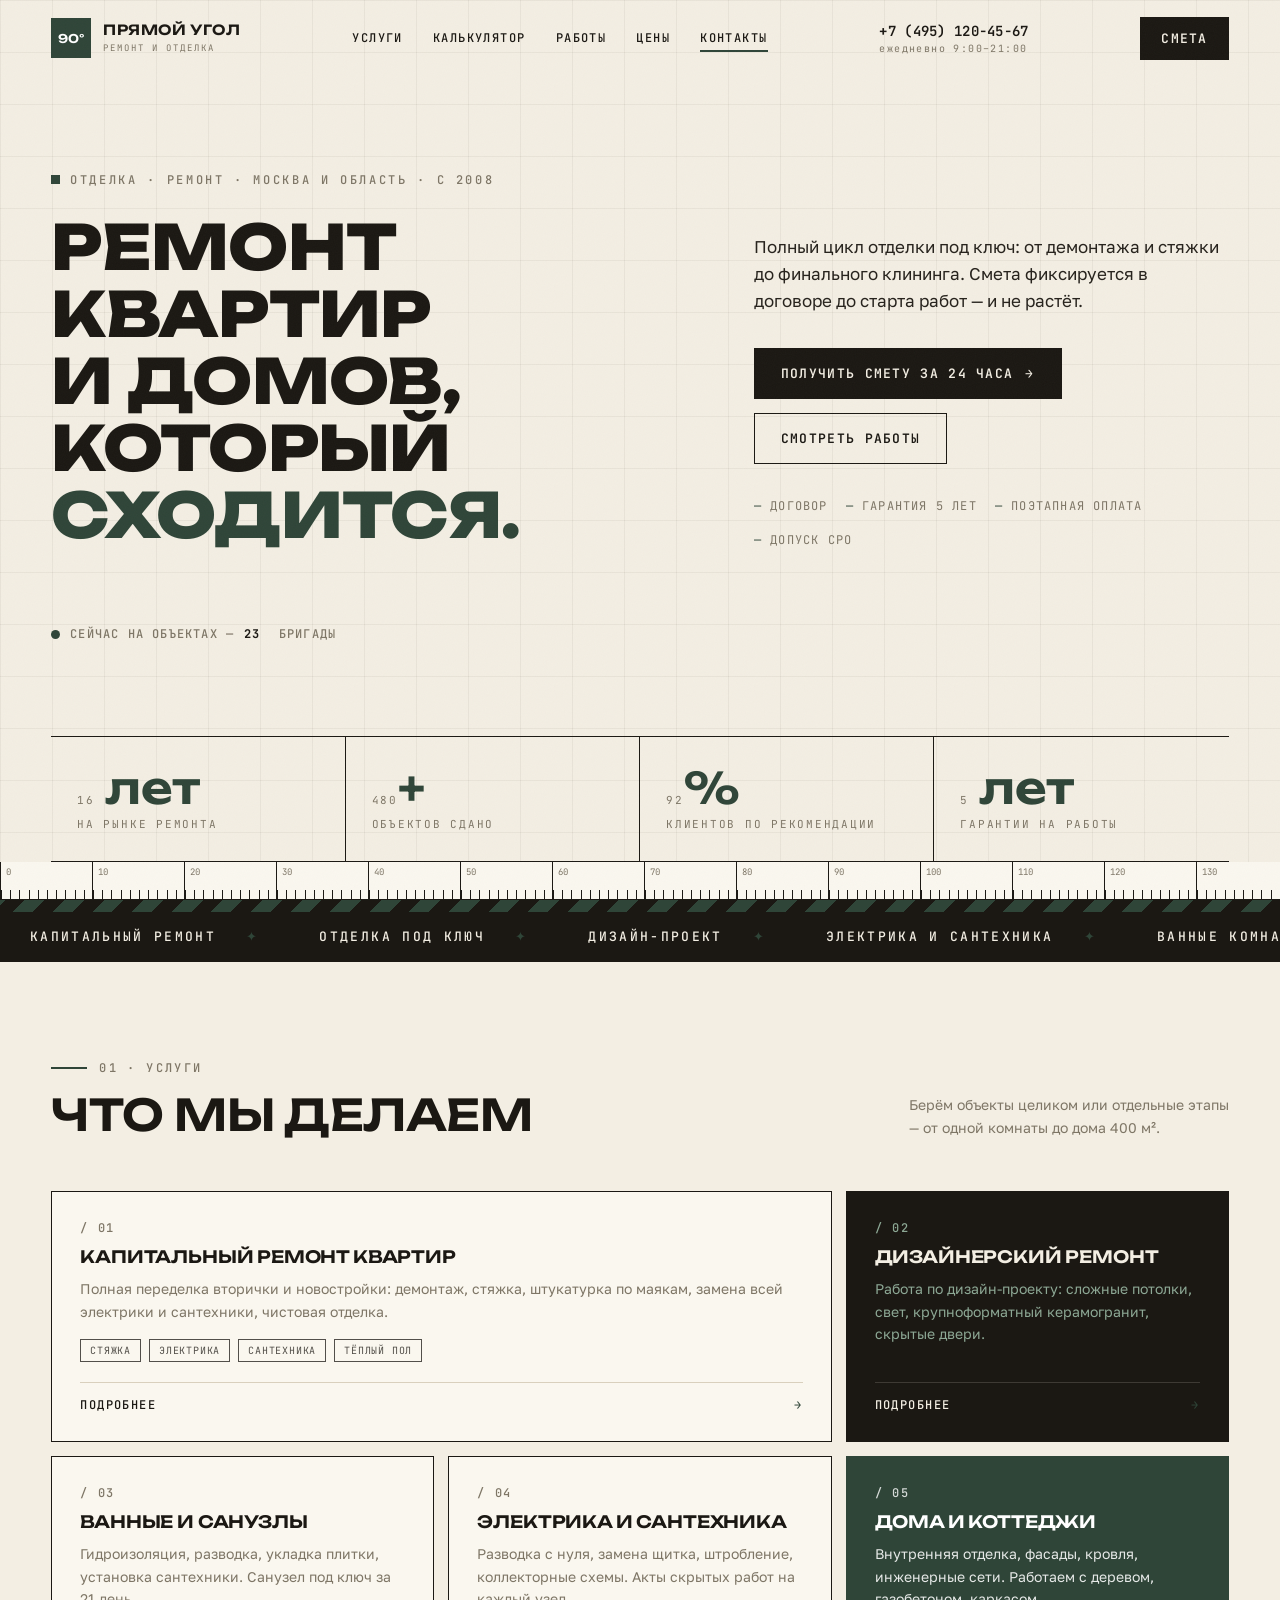
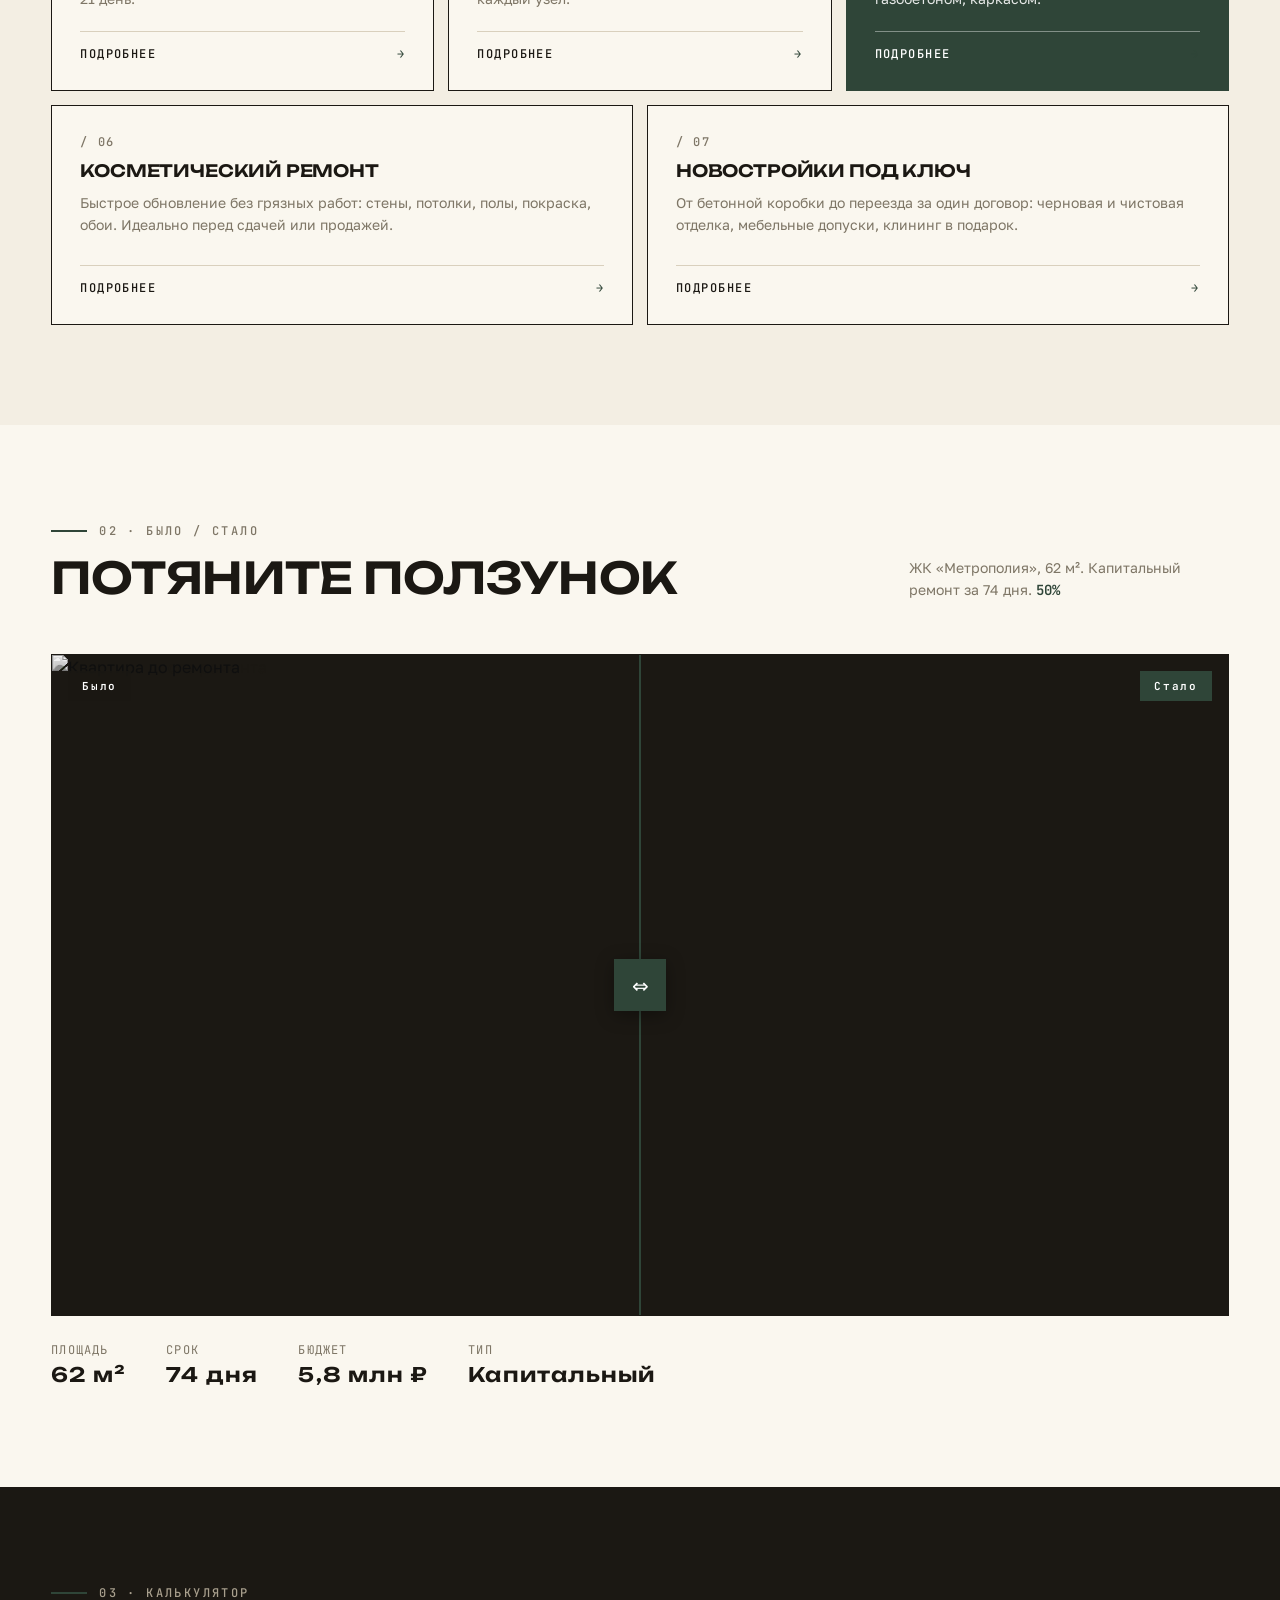
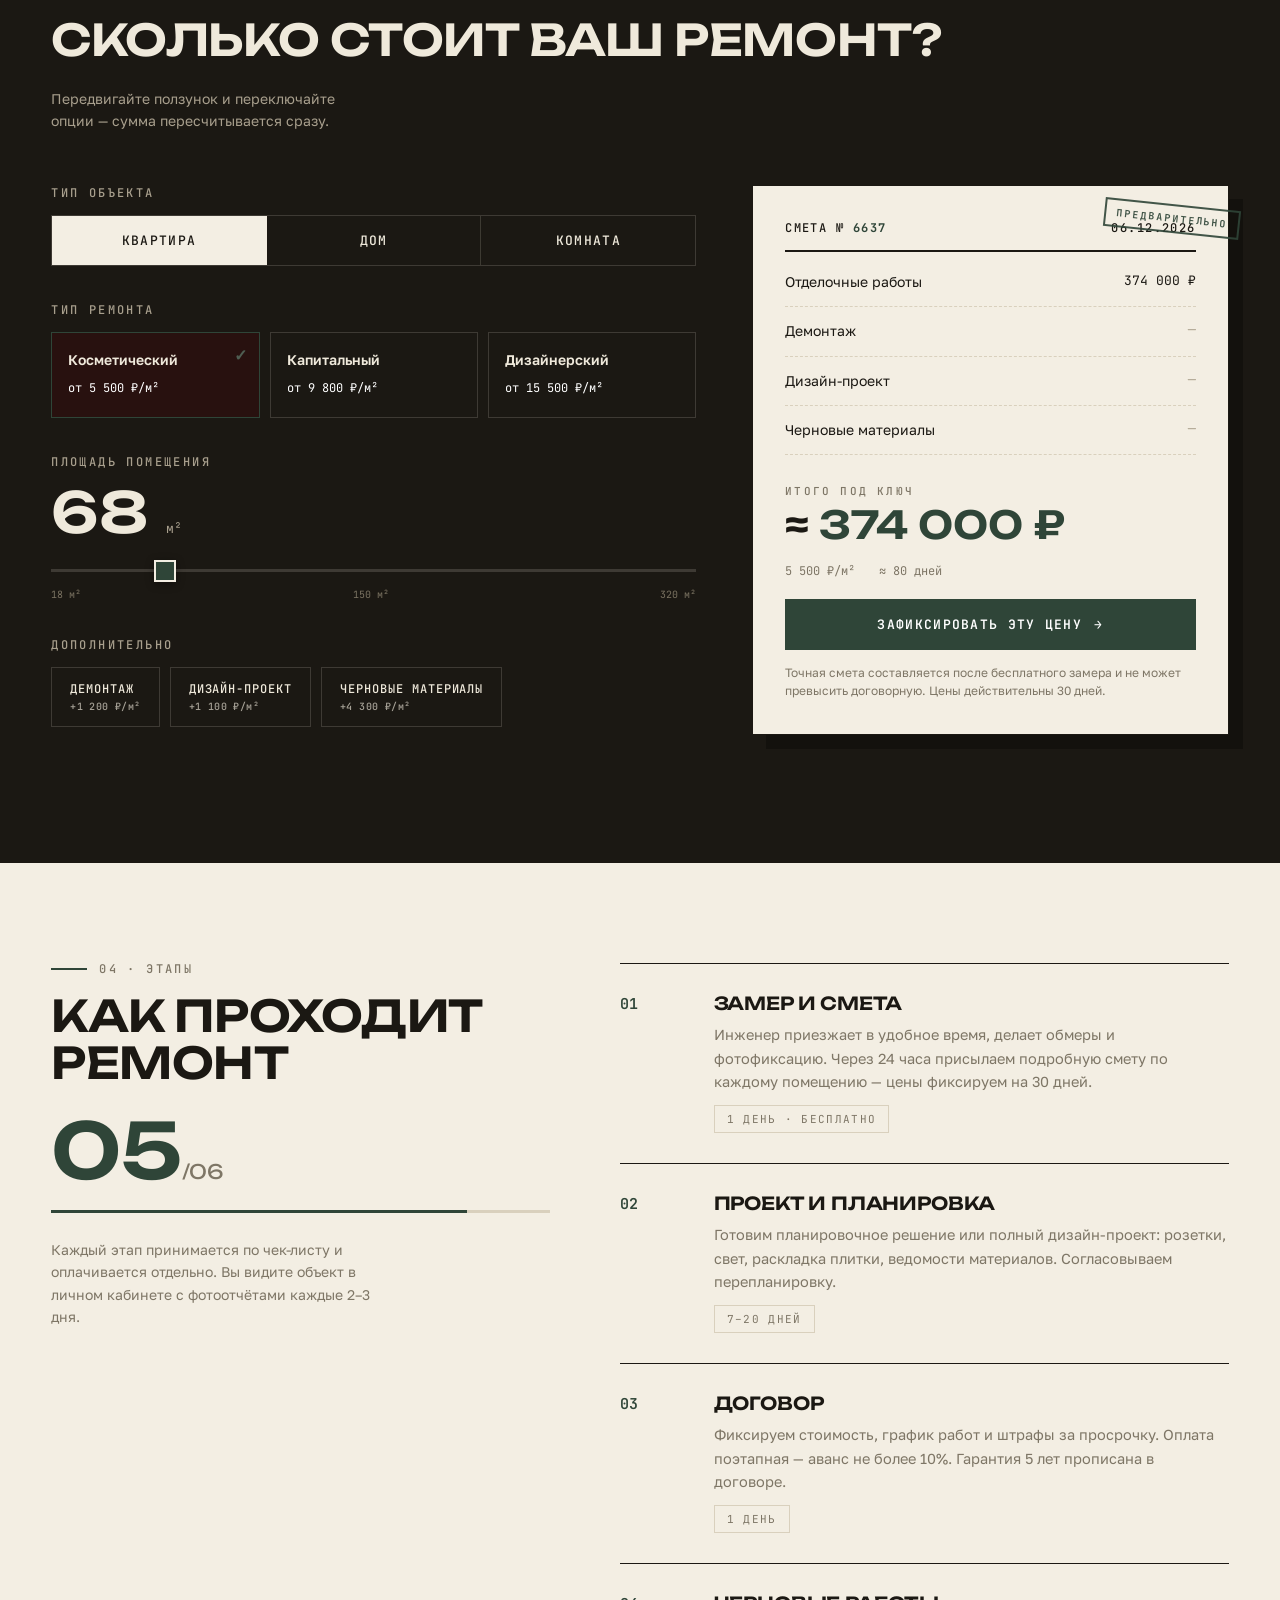
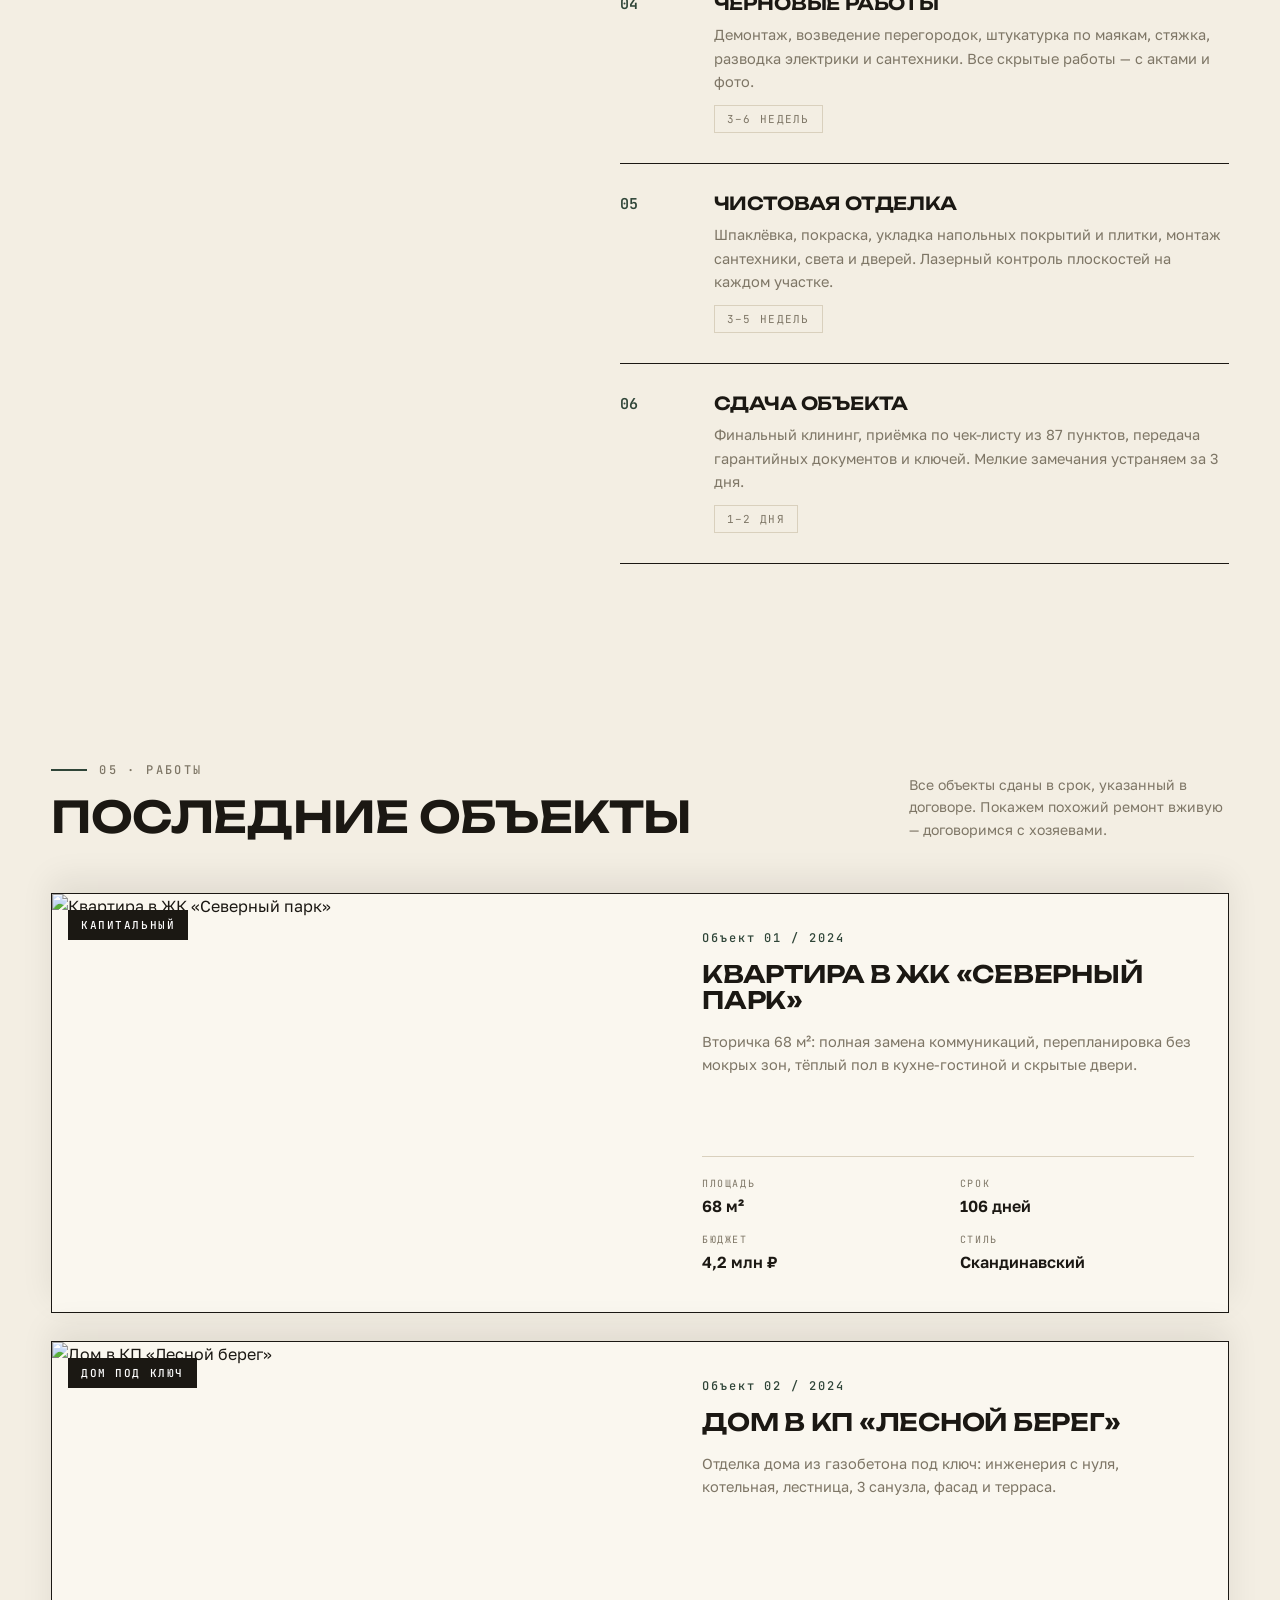
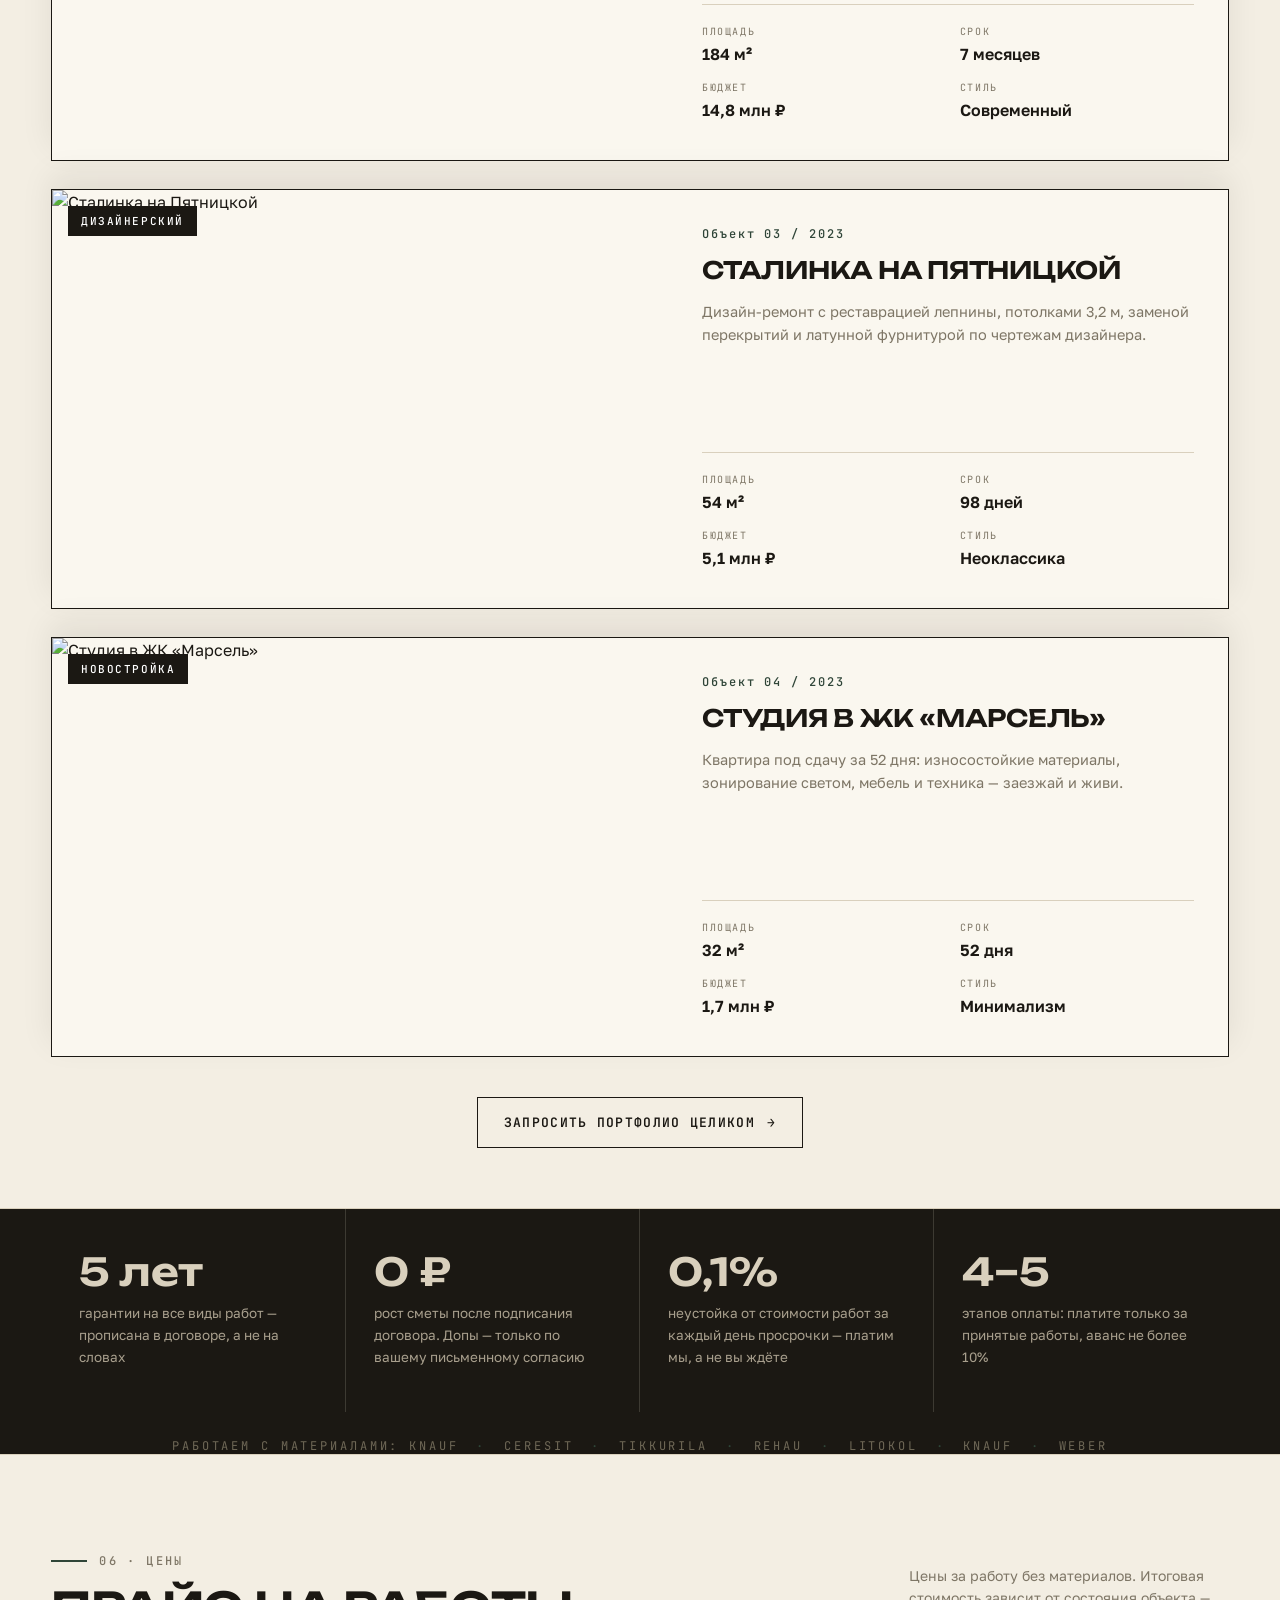
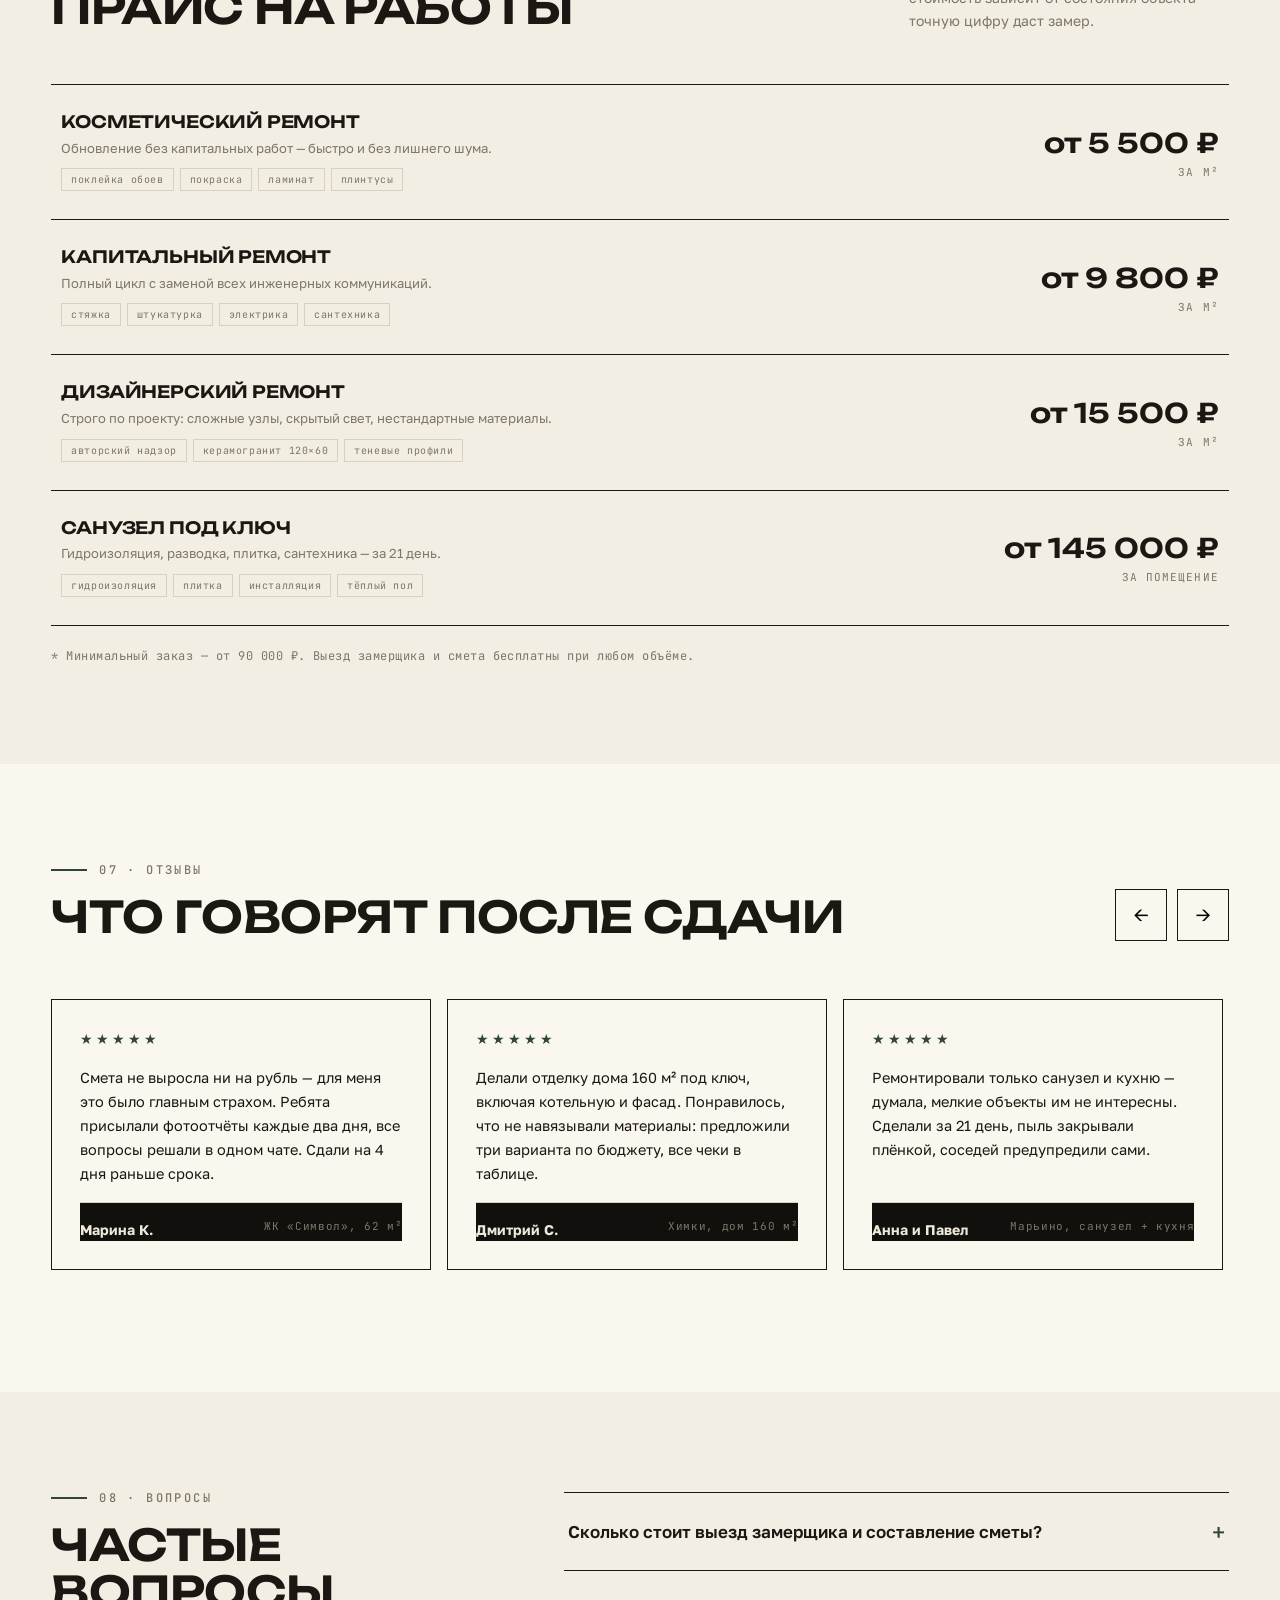
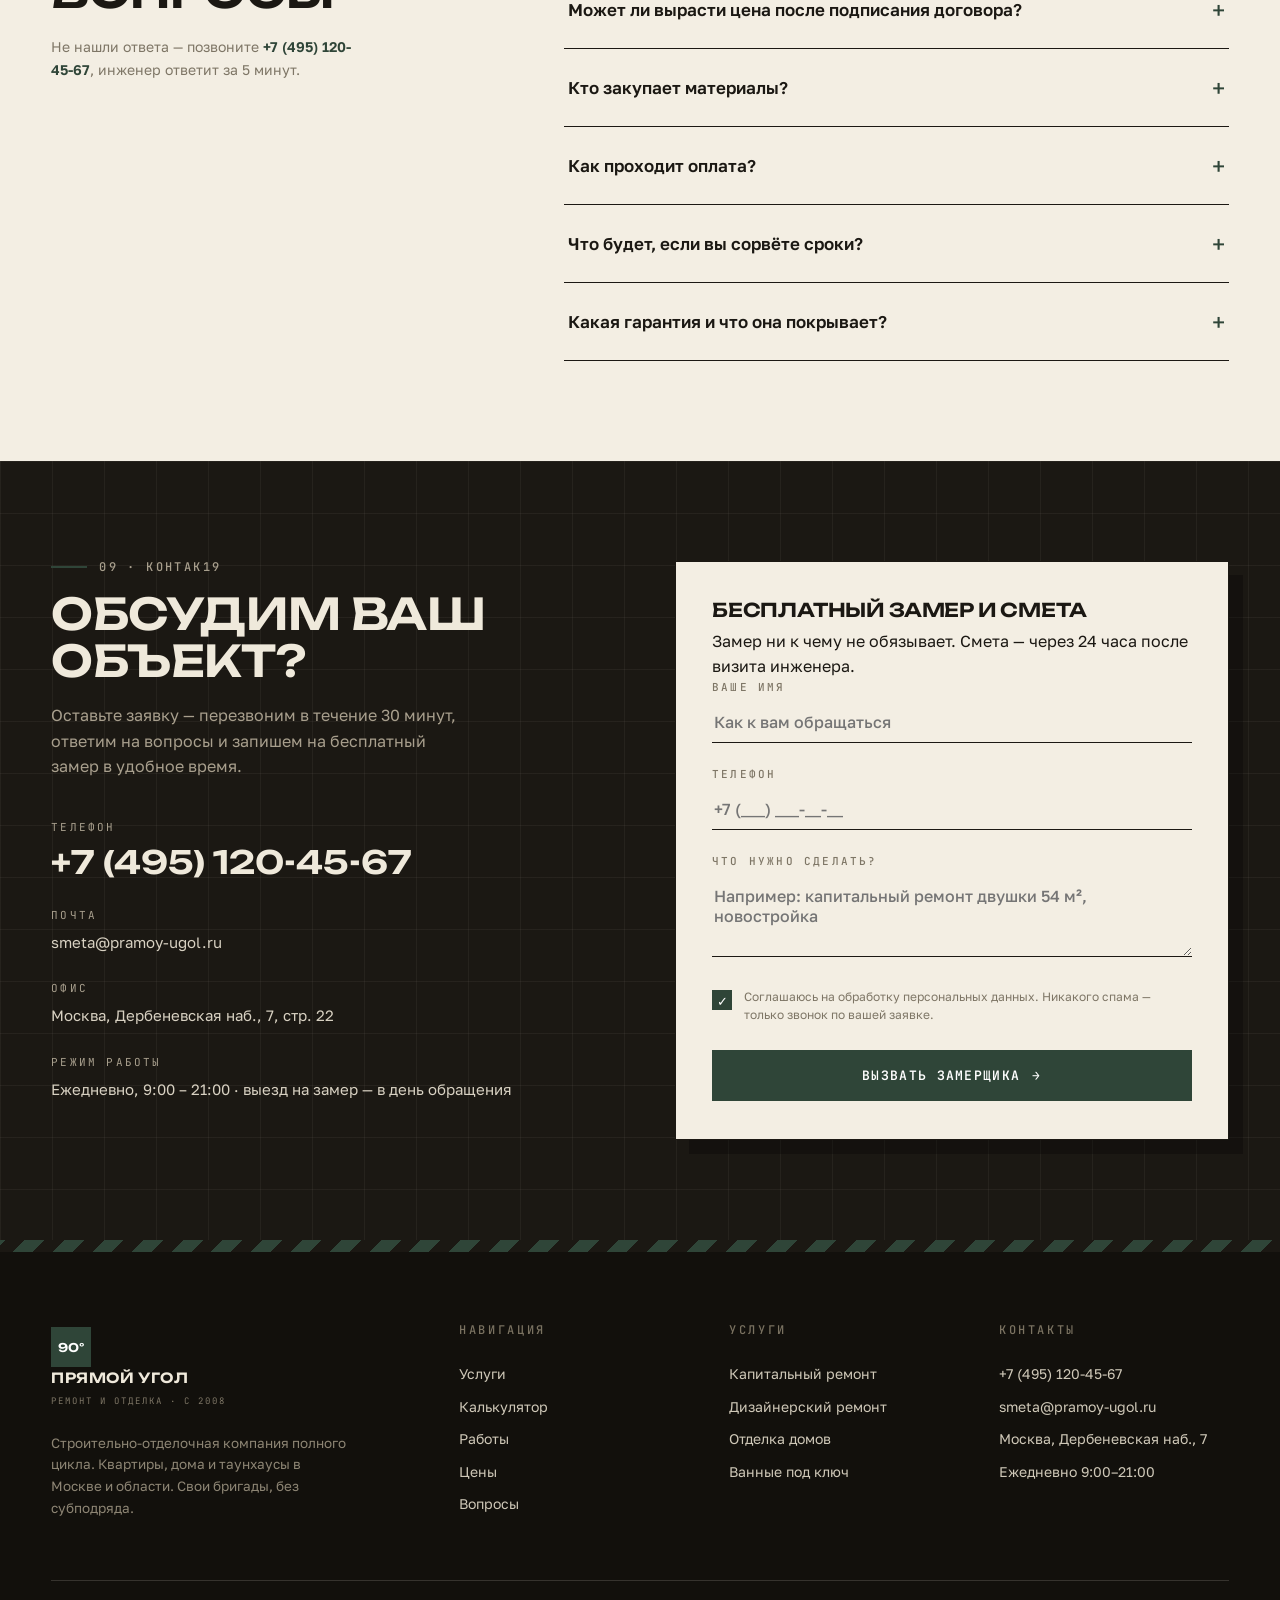
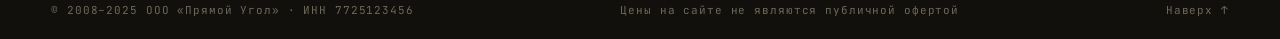
==== commit 612289ff: "ch color and grid" ====
--- a/public/index.html
+++ b/public/index.html
@@ -13,6 +13,7 @@
 </head>
 <body>
 
+
 <!-- ПРЕЛОАДЕР -->
 <div id="preloader" role="status" aria-label="Загрузка сайта">
   <div class="prel-box">
@@ -21,6 +22,7 @@
     <div class="prel-text">Загружаем ваш ремонт...</div>
   </div>
 </div>
+
 
 <!-- ШАПКА -->
 <header id="hdr">
@@ -42,6 +44,7 @@
   </div>
 </header>
 
+
 <!-- МОБИЛЬНОЕ МЕНЮ -->
 <div class="mnav" id="mnav" aria-hidden="true">
   <button class="mclose" id="mclose" aria-label="Закрыть меню">✕</button>
@@ -53,35 +56,25 @@
   <a href="#contact">Контакты <small>06</small></a>
 </div>
 
+
 <!-- ХИРО -->
 <section class="hero" id="top">
-  <div class="wrap hero-grid">
-    <div>
+    <div class="wrap hero-grid">
+    <div class="hero-left">
       <p class="kick">Отделка · Ремонт · Москва и область · с 2008</p>
       <h1>
         <span class="mline"><span style="transition-delay:.1s">Ремонт квартир</span></span>
         <span class="mline"><span style="transition-delay:.22s">и домов, который</span></span>
         <span class="mline"><span style="transition-delay:.34s" class="em">сходится.</span></span>
       </h1>
+    </div>
+    <div class="hero-right">
       <p class="lead">Полный цикл отделки под ключ: от демонтажа и стяжки до финального клининга. Смета фиксируется в договоре до старта работ — и не растёт.</p>
       <div class="cta-row">
         <a class="btn" href="#calc">Получить смету за 24 часа <span class="ar">→</span></a>
         <a class="btn ghost" href="#works">Смотреть работы</a>
       </div>
       <div class="trust-line"><span><b>—</b> Договор</span><span><b>—</b> Гарантия 5 лет</span><span><b>—</b> Поэтапная оплата</span><span><b>—</b> Допуск СРО</span></div>
-    </div>
-    <div class="hero-media" data-rv>
-      <div class="hm-frame">
-        <img class="kenburns" src="https://picsum.photos/seed/renovation-interior-apartment/1100/820" alt="Отделанная гостиная после ремонта">
-        <div class="laser" aria-hidden="true"></div>
-        <div class="dim dim-x" aria-hidden="true"><span>5 480 мм</span></div>
-        <div class="dim dim-y" aria-hidden="true"><span>3 240 мм</span></div>
-      </div>
-      <div class="ticket" aria-hidden="true">
-        <b>СМЕТА № 0427</b>
-        <small>будет готова через</small>
-        <div class="cd" id="cd">23:59:41</div>
-      </div>
     </div>
   </div>
 
@@ -97,6 +90,7 @@
   <div class="ruler" id="ruler" aria-hidden="true"></div>
 </section>
 
+
 <!-- БЕГУЩАЯ СТРОКА -->
 <div class="hazard" aria-hidden="true"></div>
 <div class="marq" aria-hidden="true">
@@ -104,6 +98,7 @@
     <span>Капитальный ремонт <i>✦</i></span><span>Отделка под ключ <i>✦</i></span><span>Дизайн-проект <i>✦</i></span><span>Электрика и сантехника <i>✦</i></span><span>Ванные комнаты <i>✦</i></span><span>Стяжка и штукатурка <i>✦</i></span><span>Фасады и кровля <i>✦</i></span>
   </div>
 </div>
+
 
 <!-- УСЛУГИ -->
 <section id="services">
@@ -160,6 +155,7 @@
   </div>
 </section>
 
+
 <!-- БЫЛО / СТАЛО -->
 <section class="ba-sec" id="ba">
   <div class="wrap">
@@ -182,6 +178,7 @@
     </div>
   </div>
 </section>
+
 
 <!-- КАЛЬКУЛЯТОР -->
 <section class="dark" id="calc">
@@ -242,6 +239,7 @@
   </div>
 </section>
 
+
 <!-- ЭТАПЫ -->
 <section id="process">
   <div class="wrap proc">
--- a/public/css/style.css
+++ b/public/css/style.css
@@ -1,8 +1,8 @@
 /* ============ БАЗА ============ */
 :root{
   --paper:#f3eee3; --paper2:#faf7ef; --ink:#1b1813; --ink2:#26221c;
-  --mut:#7e7666; --acc:#e8551f; --acc-d:#c64312;
-  --line:#d9d0bd; --line-d:rgba(240,234,220,.16);
+  --mut:#7e7666; --acc:#2F4538; --acc-d:#4F5E52;
+  --line:#d9d0bd; --line-d:#f0eadc29;
   --fd:'Unbounded',sans-serif; --fb:'Golos Text',sans-serif; --fm:'JetBrains Mono',monospace;
   --sh:10px 10px 0 rgba(27,24,19,.09);
 }
@@ -88,9 +88,9 @@
 .btn:hover{background:var(--acc);border-color:var(--acc);color:#fff;transform:translateY(-3px)}
 .btn:hover .ar{transform:translateX(5px)}
 .btn.ghost{background:transparent;color:var(--ink)}
-.btn.ghost:hover{background:var(--ink);color:var(--paper)}
+.btn.ghost:hover{background:var(--acc);color:var(--paper)}
 .dark .btn{background:var(--acc);border-color:var(--acc);color:#fff}
-.dark .btn:hover{background:var(--paper);border-color:var(--paper);color:var(--ink)}
+.dark .btn:hover{background:var(--paper);border-color:var(--acc);color:var(--ink)}
 
 /* появление */
 [data-rv]{opacity:0;transform:translateY(28px);transition:opacity .7s ease,transform .8s cubic-bezier(.16,1,.3,1);transition-delay:var(--d,0s)}
@@ -124,7 +124,9 @@
 .hero{padding:170px 0 0;min-height:100svh;display:flex;flex-direction:column;
   background-image:linear-gradient(rgba(27,24,19,.05) 1px,transparent 1px),linear-gradient(90deg,rgba(27,24,19,.05) 1px,transparent 1px);
   background-size:52px 52px}
-.hero-grid{display:grid;grid-template-columns:1.05fr .95fr;gap:56px;align-items:center;flex:1}
+
+.hero-grid{display:grid;grid-template-columns:1.15fr .85fr;gap:60px;align-items:end;flex:1}
+
 .kick{font:500 12px var(--fm);letter-spacing:.22em;text-transform:uppercase;color:var(--mut);display:flex;align-items:center;gap:10px;margin-bottom:26px}
 .kick::before{content:"";width:9px;height:9px;background:var(--acc);flex:none}
 h1{font-size:clamp(31px,5vw,62px);font-weight:800}
@@ -172,7 +174,7 @@
 .live .dot{width:9px;height:9px;background:var(--acc);border-radius:50%;animation:pulse 1.8s infinite}
 .live b{color:var(--ink);transition:transform .3s}
 .live b.pop{transform:scale(1.35);color:var(--acc)}
-@keyframes pulse{0%{box-shadow:0 0 0 0 rgba(232,85,31,.5)}70%{box-shadow:0 0 0 9px rgba(232,85,31,0)}100%{box-shadow:0 0 0 0 rgba(232,85,31,0)}}
+@keyframes pulse{0%{box-shadow:0 0 0 0 rgba(17, 134, 70, 0.5)}70%{box-shadow:0 0 0 9px rgba(232,85,31,0)}100%{box-shadow:0 0 0 0 rgba(232,85,31,0)}}
 
 /* рулетка */
 .ruler{height:38px;border-bottom:1px solid var(--ink);overflow:hidden;display:flex;background:var(--paper2)}
@@ -204,7 +206,7 @@
 .svc .tags em{font:400 10px var(--fm);font-style:normal;letter-spacing:.08em;text-transform:uppercase;border:1px solid currentColor;padding:4px 9px;opacity:.75}
 .c2{grid-column:span 2}.c3{grid-column:span 3}.c4{grid-column:span 4}
 .svc-dark{background:var(--ink);color:var(--paper);border-color:var(--ink)}
-.svc-dark .n,.svc-dark p{color:#a89f8d}
+.svc-dark .n,.svc-dark p{color:#8da895}
 .svc-dark .arr{border-color:var(--line-d)}
 .svc-acc{background:var(--acc);color:#fff;border-color:var(--acc)}
 .svc-acc .n{color:rgba(255,255,255,.8)}.svc-acc p{color:rgba(255,255,255,.88)}
@@ -238,12 +240,14 @@
 .seg button.on{background:var(--paper);color:var(--ink)}
 .rt{display:grid;grid-template-columns:repeat(3,1fr);gap:10px}
 .rt label{border:1px solid var(--line-d);padding:18px 16px;cursor:pointer;transition:.25s;position:relative}
+
 .rt label:hover{border-color:#efe9db}
+
 .rt input{position:absolute;opacity:0}
 .rt b{display:block;font:600 14px var(--fb);margin-bottom:6px}
-.rt small{font:400 12px var(--fm);color:var(--acc)}
-.rt label.on{border-color:var(--acc);background:rgba(232,85,31,.1)}
-.rt label.on::after{content:"✓";position:absolute;top:10px;right:12px;color:var(--acc);font-weight:700}
+.rt small{font:400 12px var(--fm);color:#fff}
+.rt label.on{border-color:var(--acc);background:#28110F}
+.rt label.on::after{content:"✓";position:absolute;top:10px;right:12px;color:#4F5E52;font-weight:700}
 .area-row{display:flex;align-items:baseline;gap:18px;margin-bottom:14px}
 .area-row output{font:600 clamp(38px,4.5vw,56px)/1 var(--fd);color:#efe9db}
 .area-row small{font:400 13px var(--fm);color:#a89f8d}
@@ -305,12 +309,12 @@
 .pmeta div b{font:600 16px var(--fb)}
 .stack-more{margin-top:40px;text-align:center}
 
-/* гарантии */
+/* ============ ГАРАНТИИ ============ */
 .guar{border-top:1px solid var(--line);border-bottom:1px solid var(--line);background:var(--ink);color:#efe9db}
 .guar-row{display:grid;grid-template-columns:repeat(4,1fr)}
 .guar-item{padding:44px 28px;border-right:1px solid var(--line-d)}
 .guar-item:last-child{border-right:0}
-.guar-item b{font:600 clamp(26px,3vw,40px)/1 var(--fd);color:var(--acc);display:block;margin-bottom:12px}
+.guar-item b{font:600 clamp(26px,3vw,40px)/1 var(--fd);color:var(--line);display:block;margin-bottom:12px}
 .guar-item p{font-size:13.5px;color:#a89f8d}
 .partners{text-align:center;font:400 12px var(--fm);letter-spacing:.24em;text-transform:uppercase;color:#6f6857;padding:26px 0 0}
 .partners i{font-style:normal;color:var(--acc);padding:0 8px}
@@ -367,8 +371,8 @@
 .field label{display:block;font:500 11px var(--fm);letter-spacing:.2em;text-transform:uppercase;color:var(--mut);margin-bottom:8px}
 .field input,.field textarea{width:100%;border:0;border-bottom:1px solid var(--ink);background:transparent;padding:10px 2px;font:500 16px var(--fb);color:var(--ink);transition:border-color .25s;resize:vertical}
 .field input:focus,.field textarea:focus{outline:none;border-bottom:2px solid var(--acc)}
-.field.err input,.field.err textarea{border-bottom:2px solid #c22b1d;animation:shake .35s}
-.field .msg{display:none;font:400 11px var(--fm);color:#c22b1d;margin-top:6px}
+.field.err input,.field.err textarea{border-bottom:2px solid #0f6823;animation:shake .35s}
+.field .msg{display:none;font:400 11px var(--fm);color:#0f6823;margin-top:6px}
 .field.err .msg{display:block}
 @keyframes shake{0%,100%{transform:none}25%{transform:translateX(-6px)}75%{transform:translateX(6px)}}
 .consent{display:flex;gap:12px;align-items:flex-start;margin-bottom:26px;cursor:pointer}
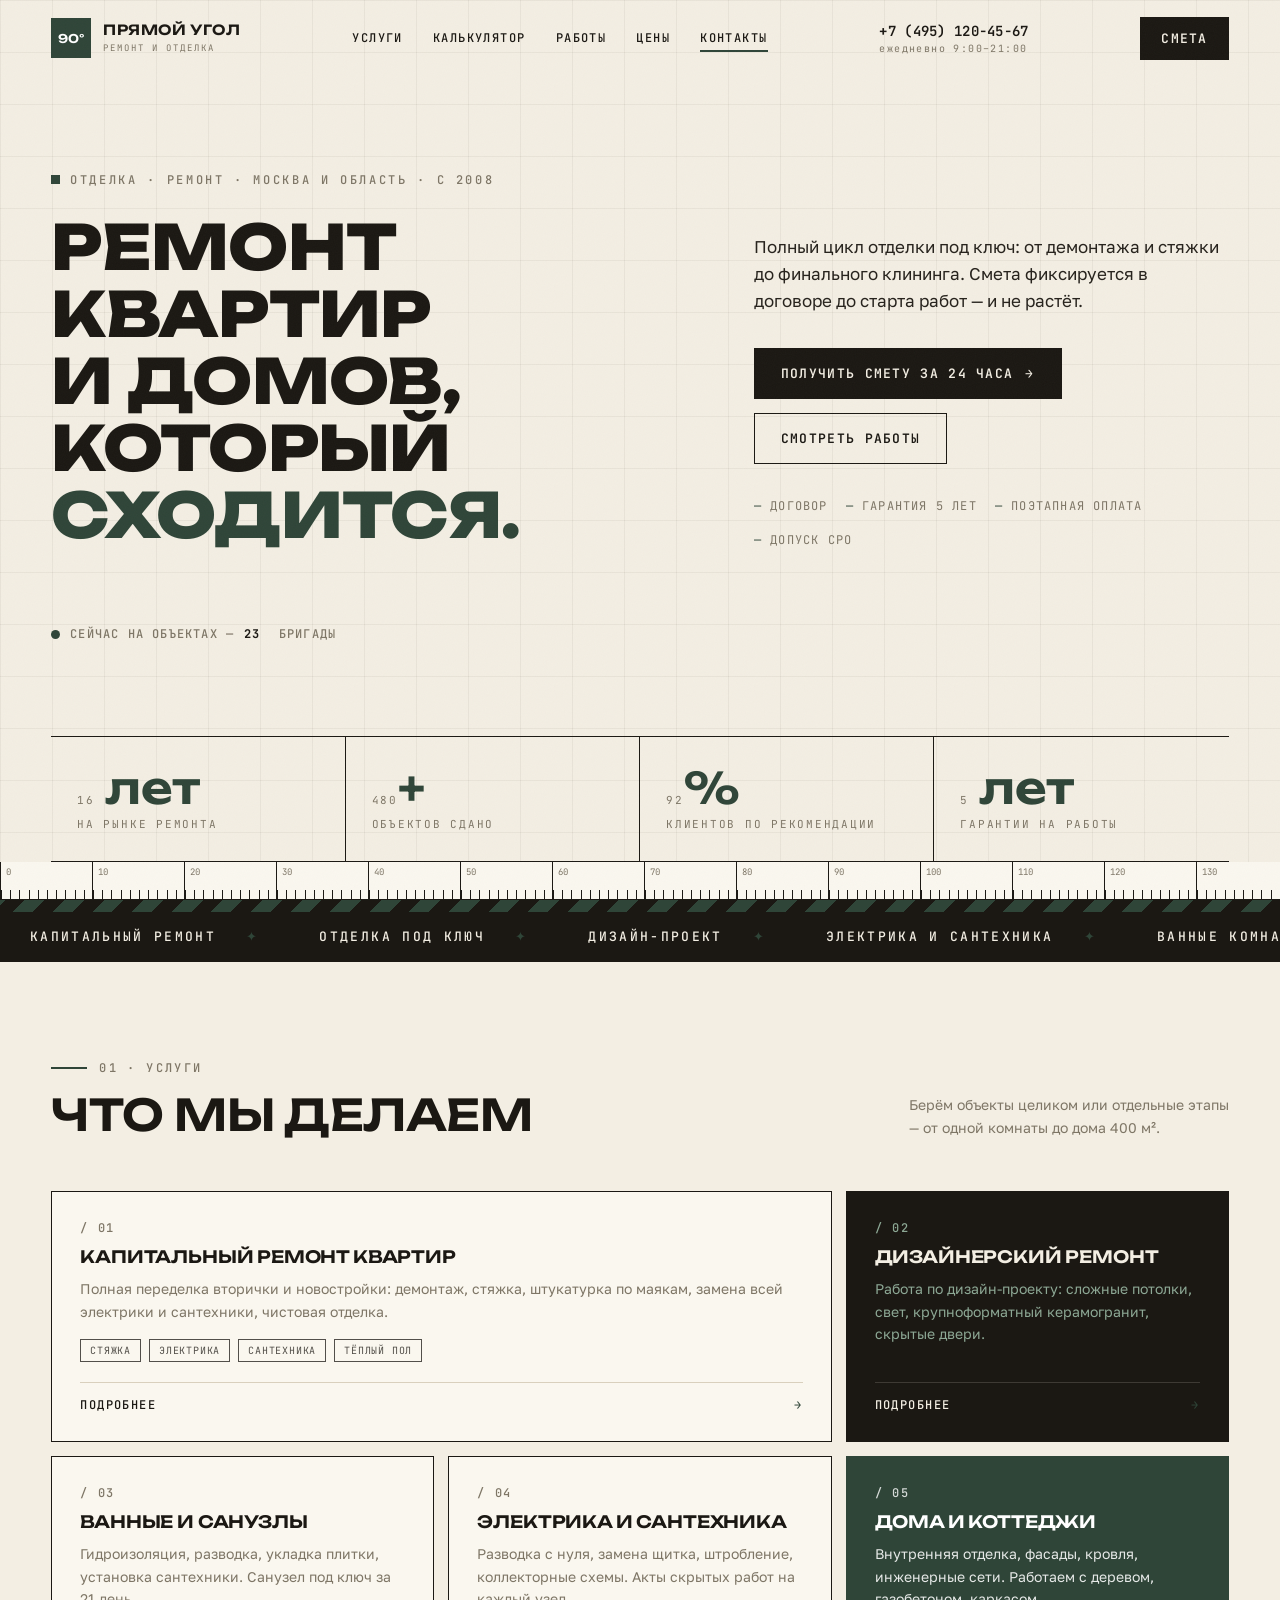
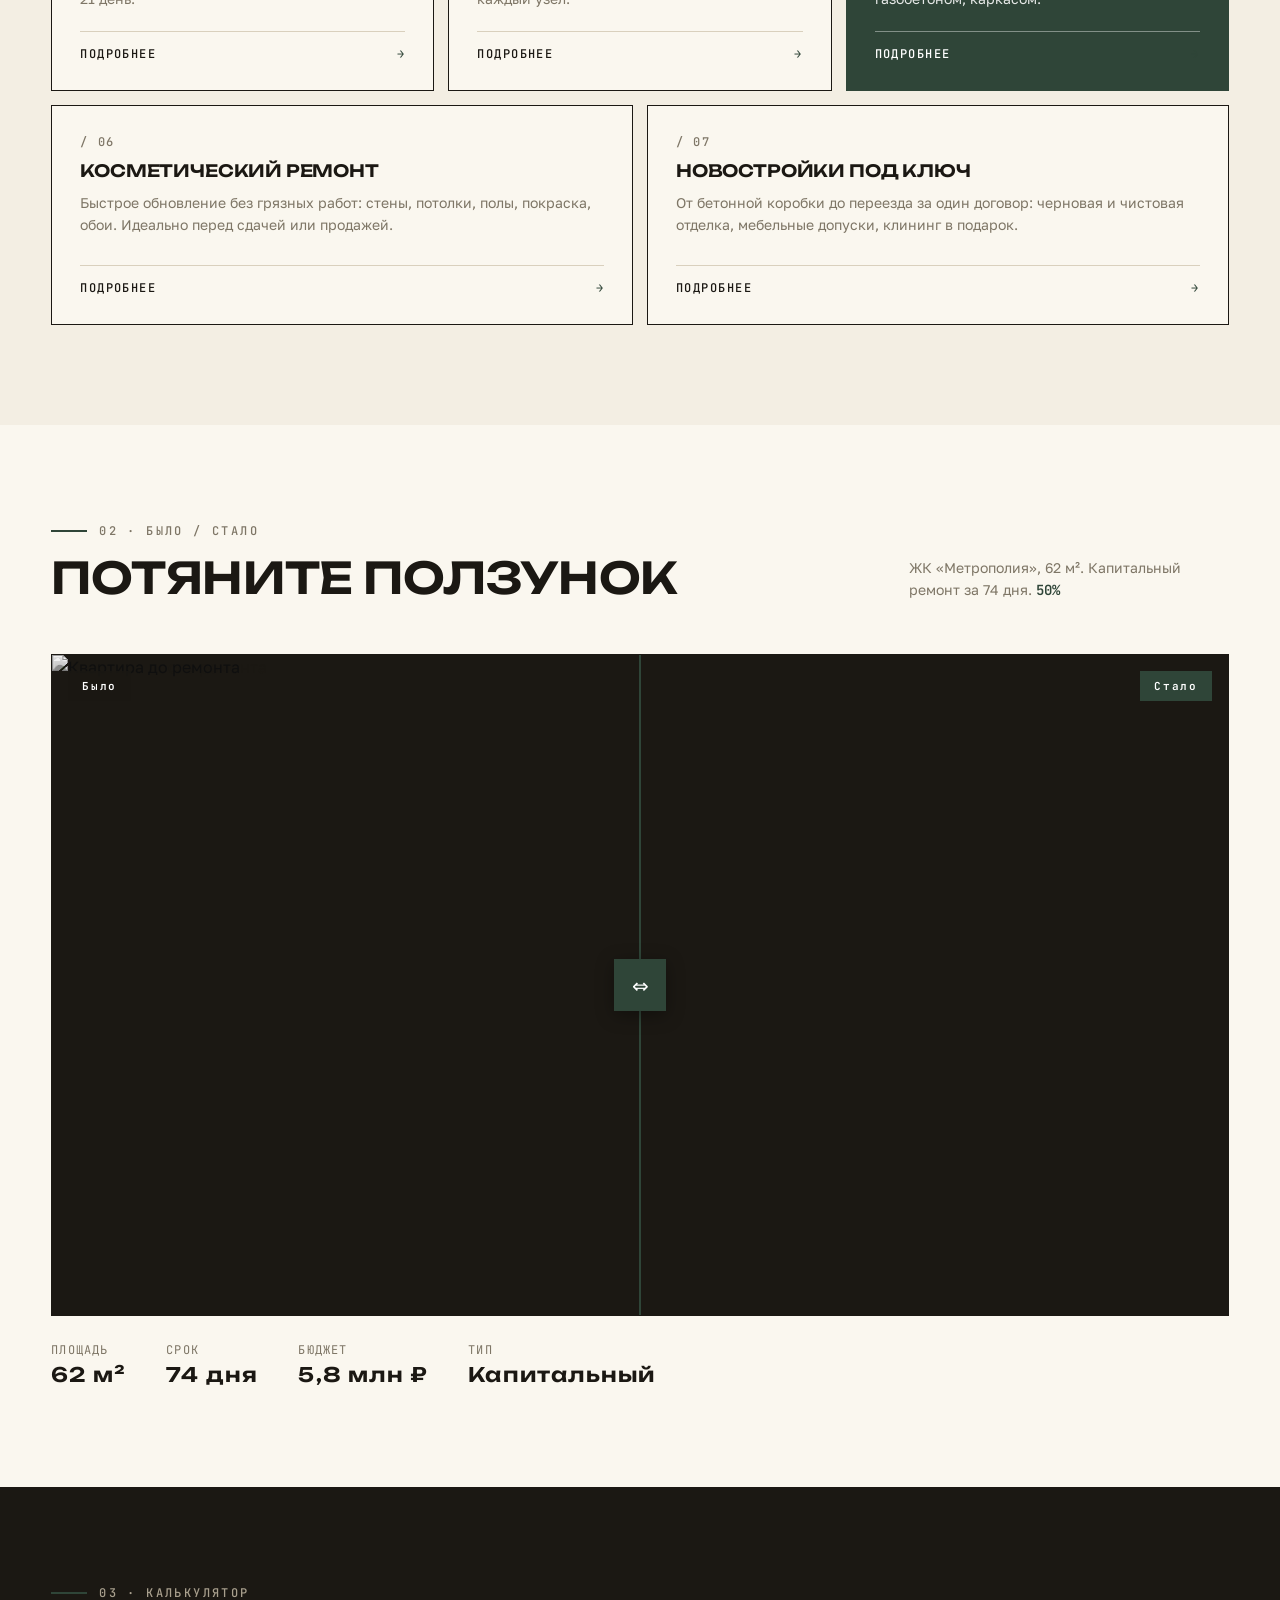
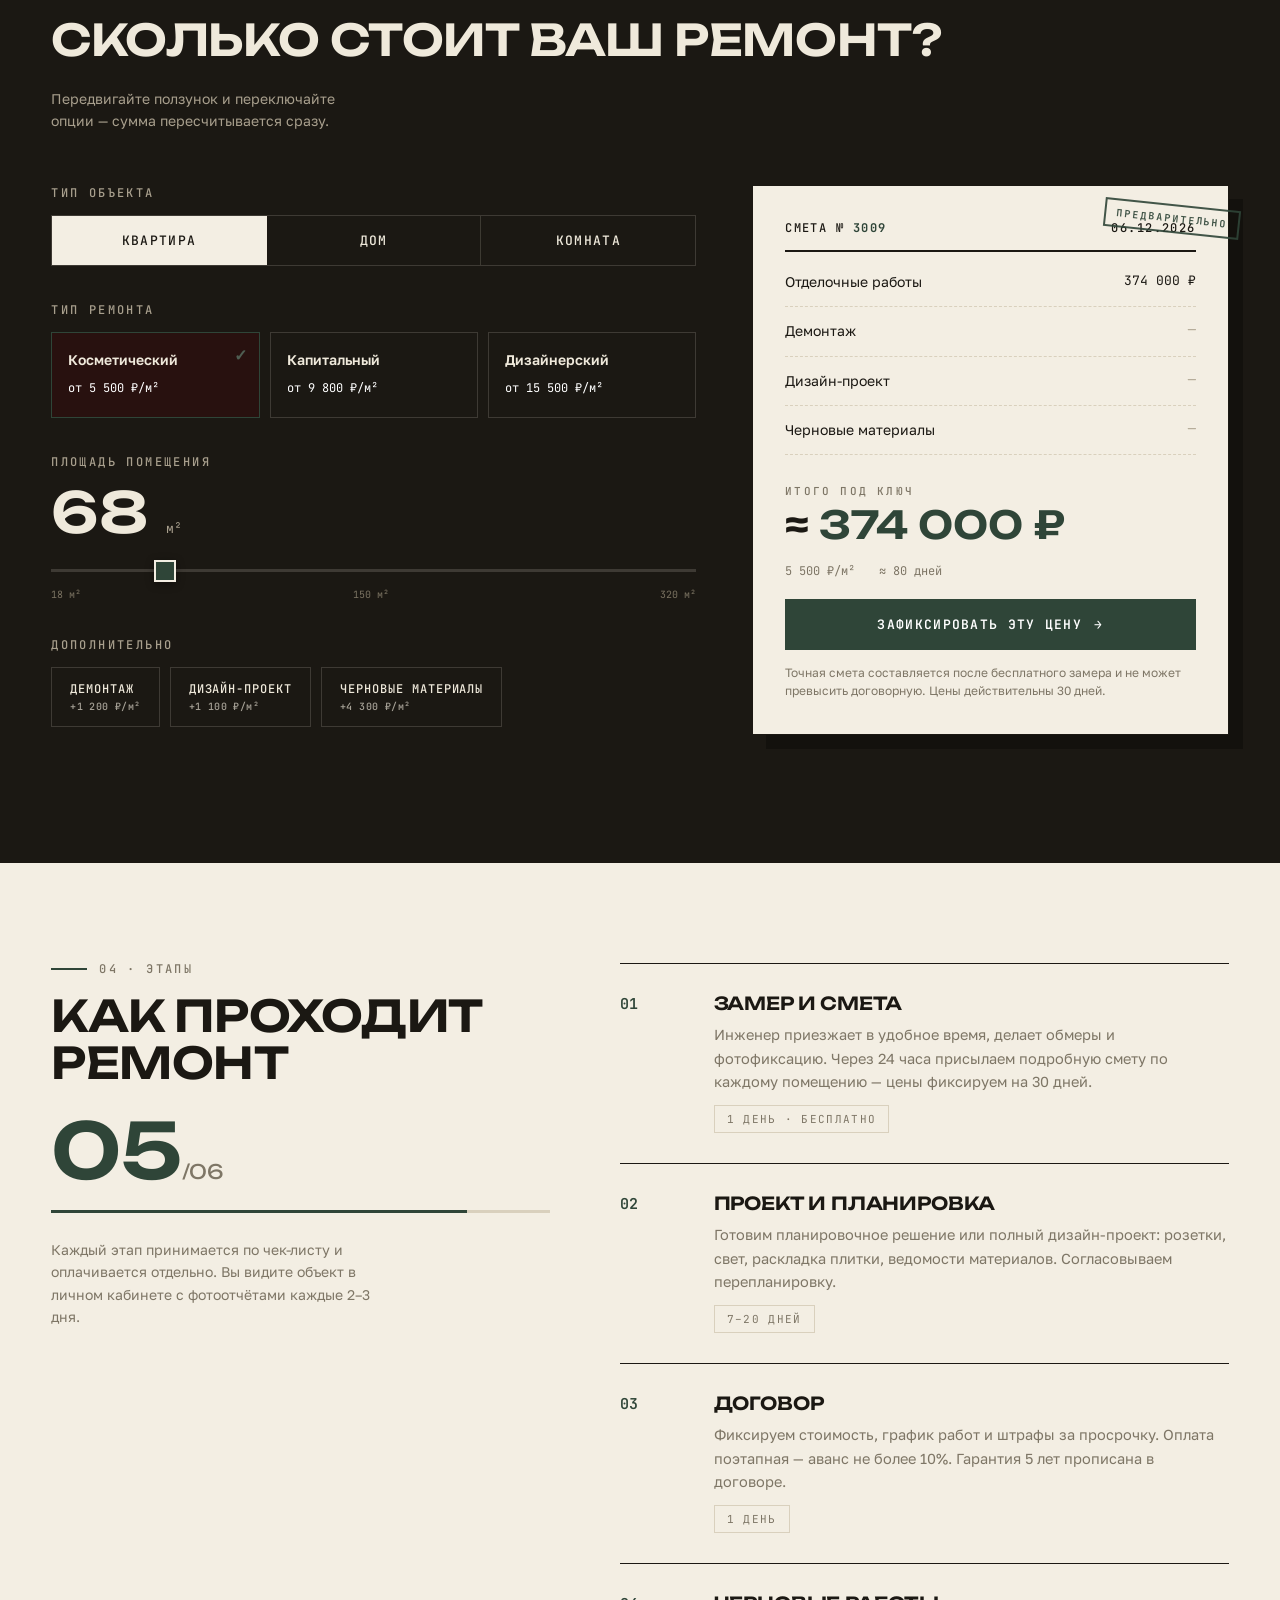
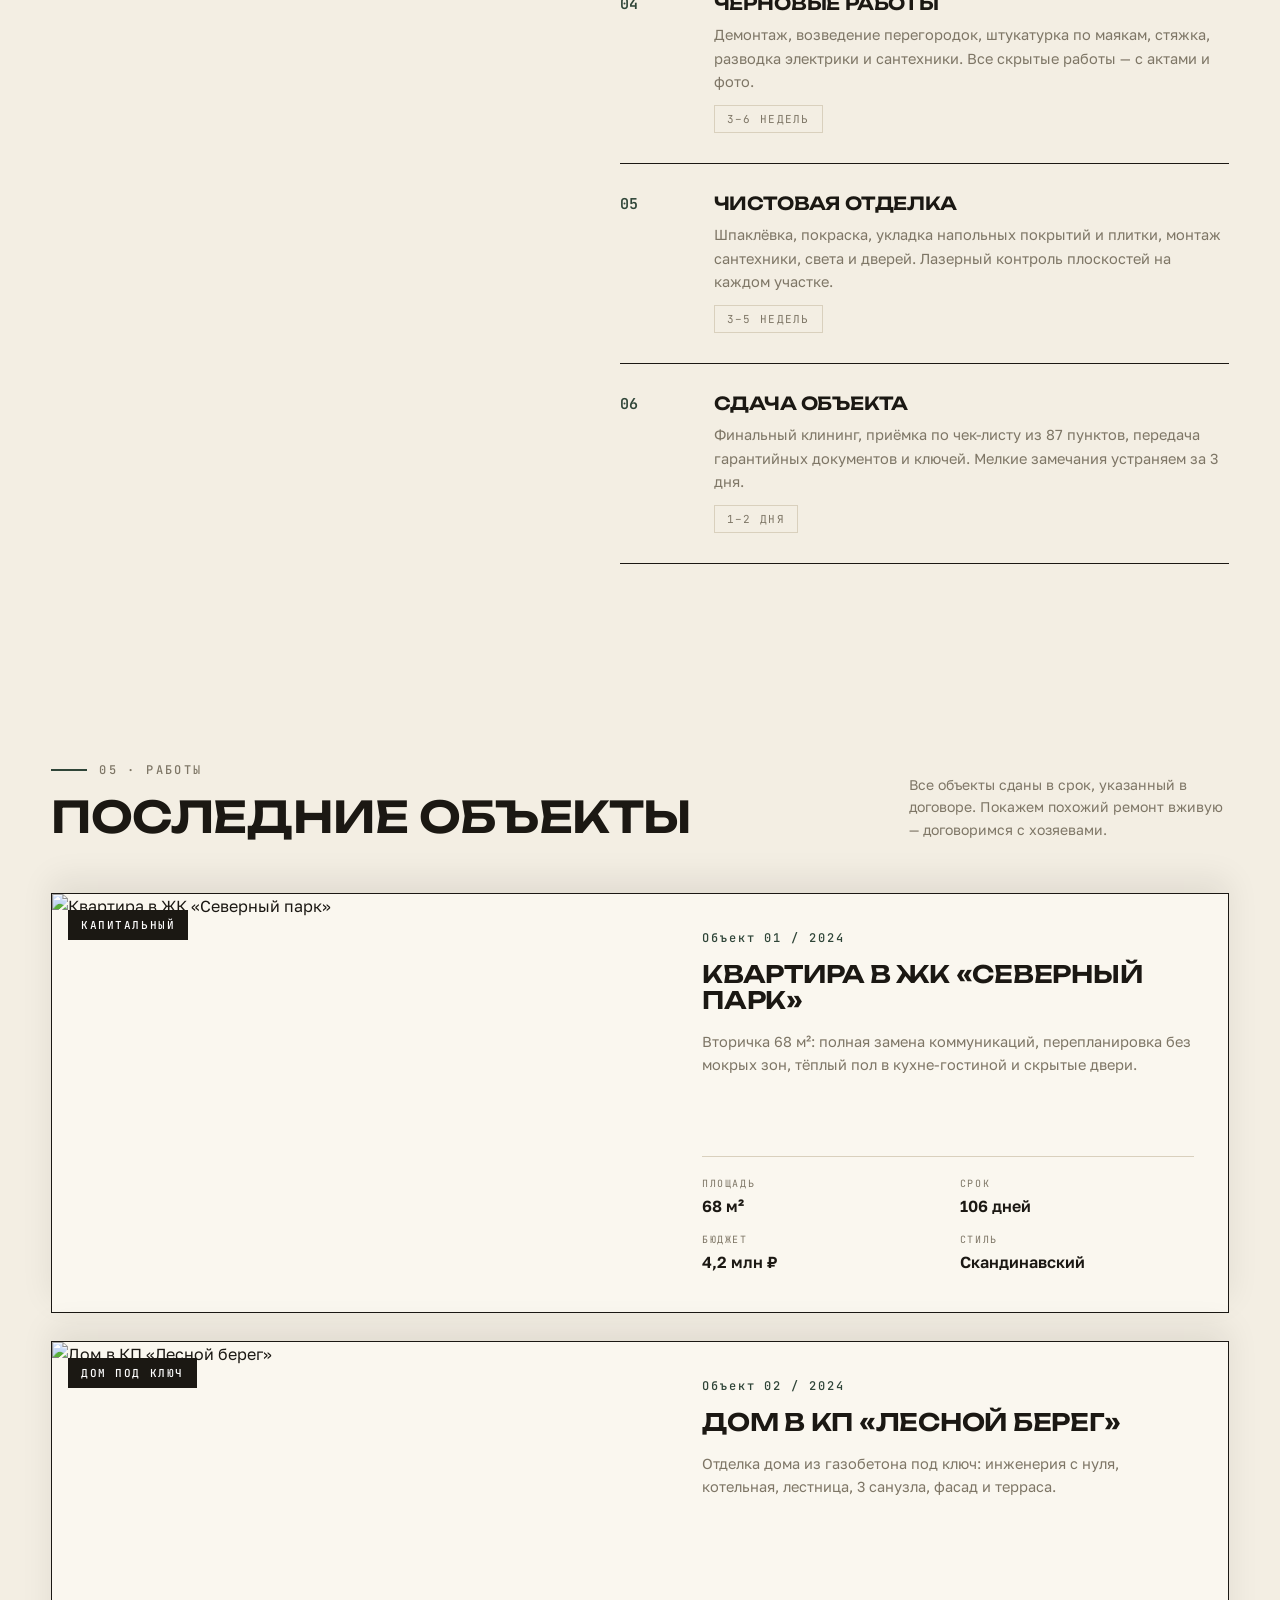
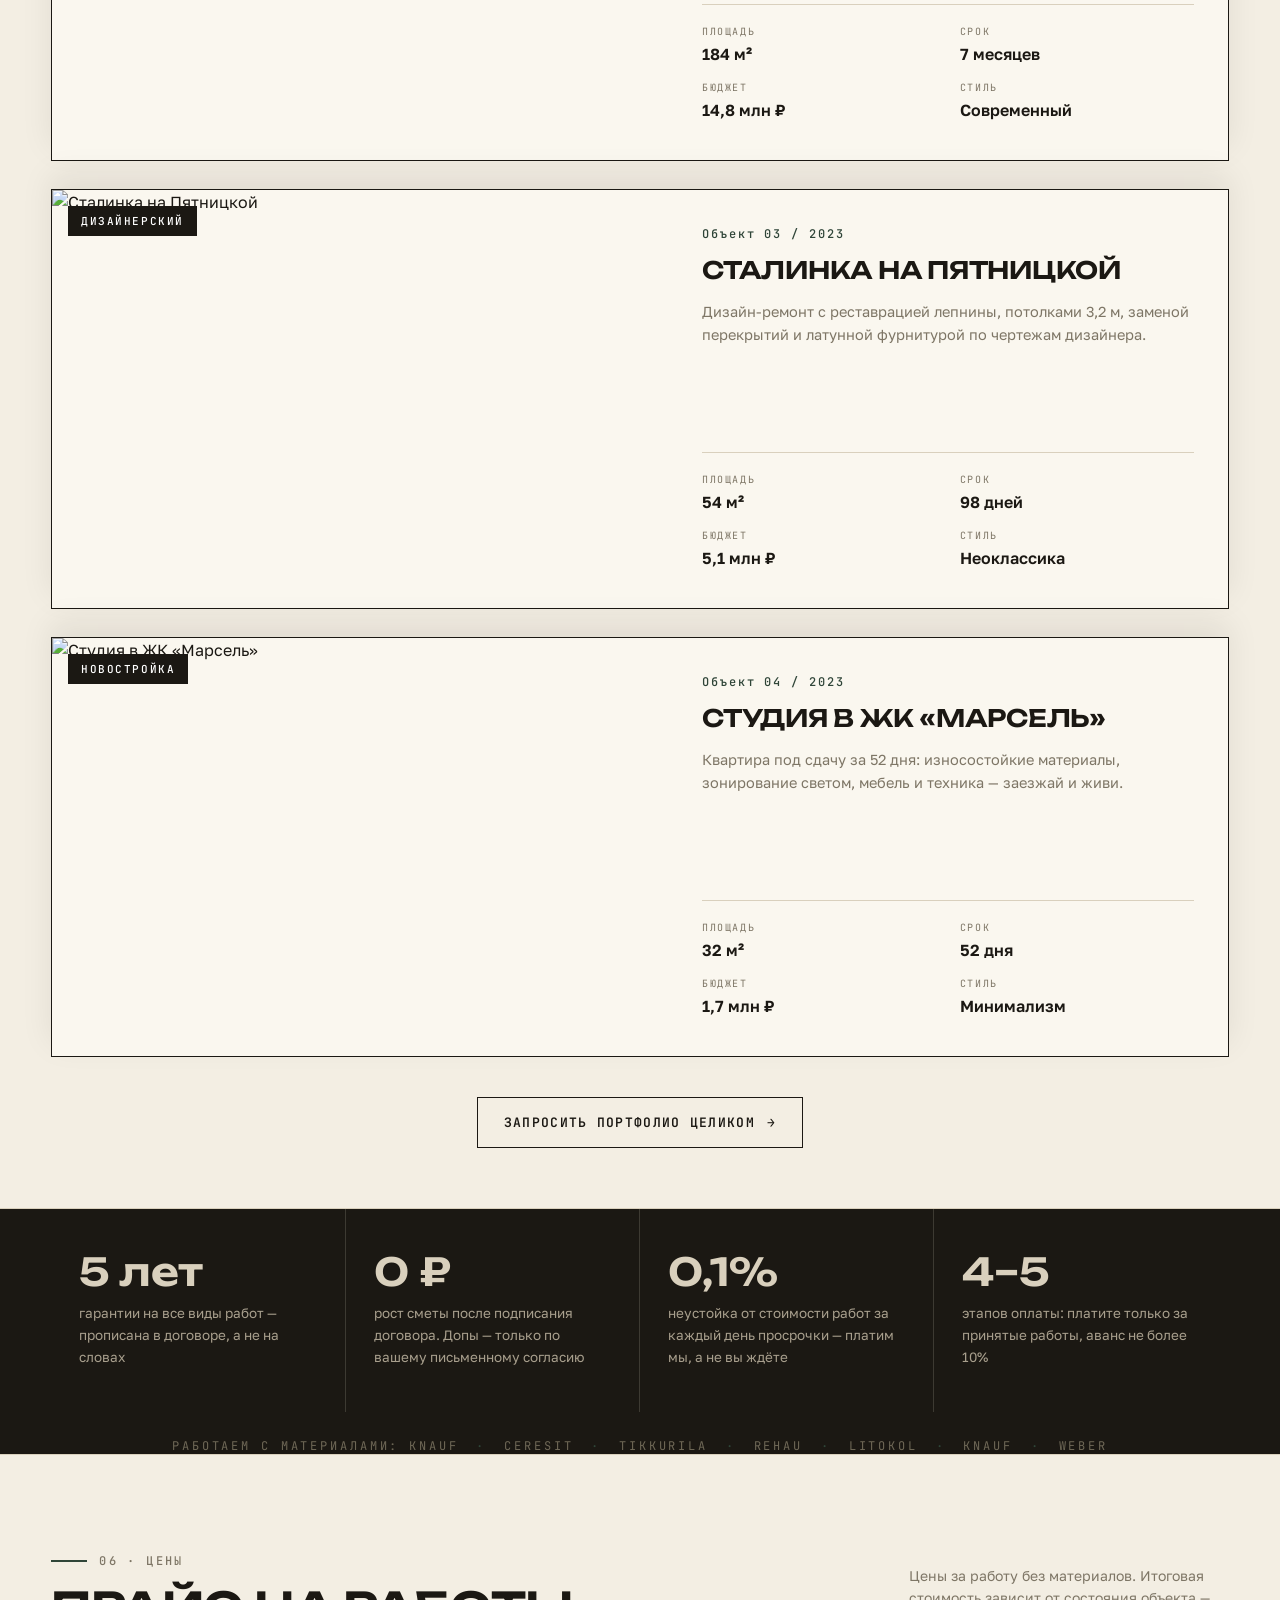
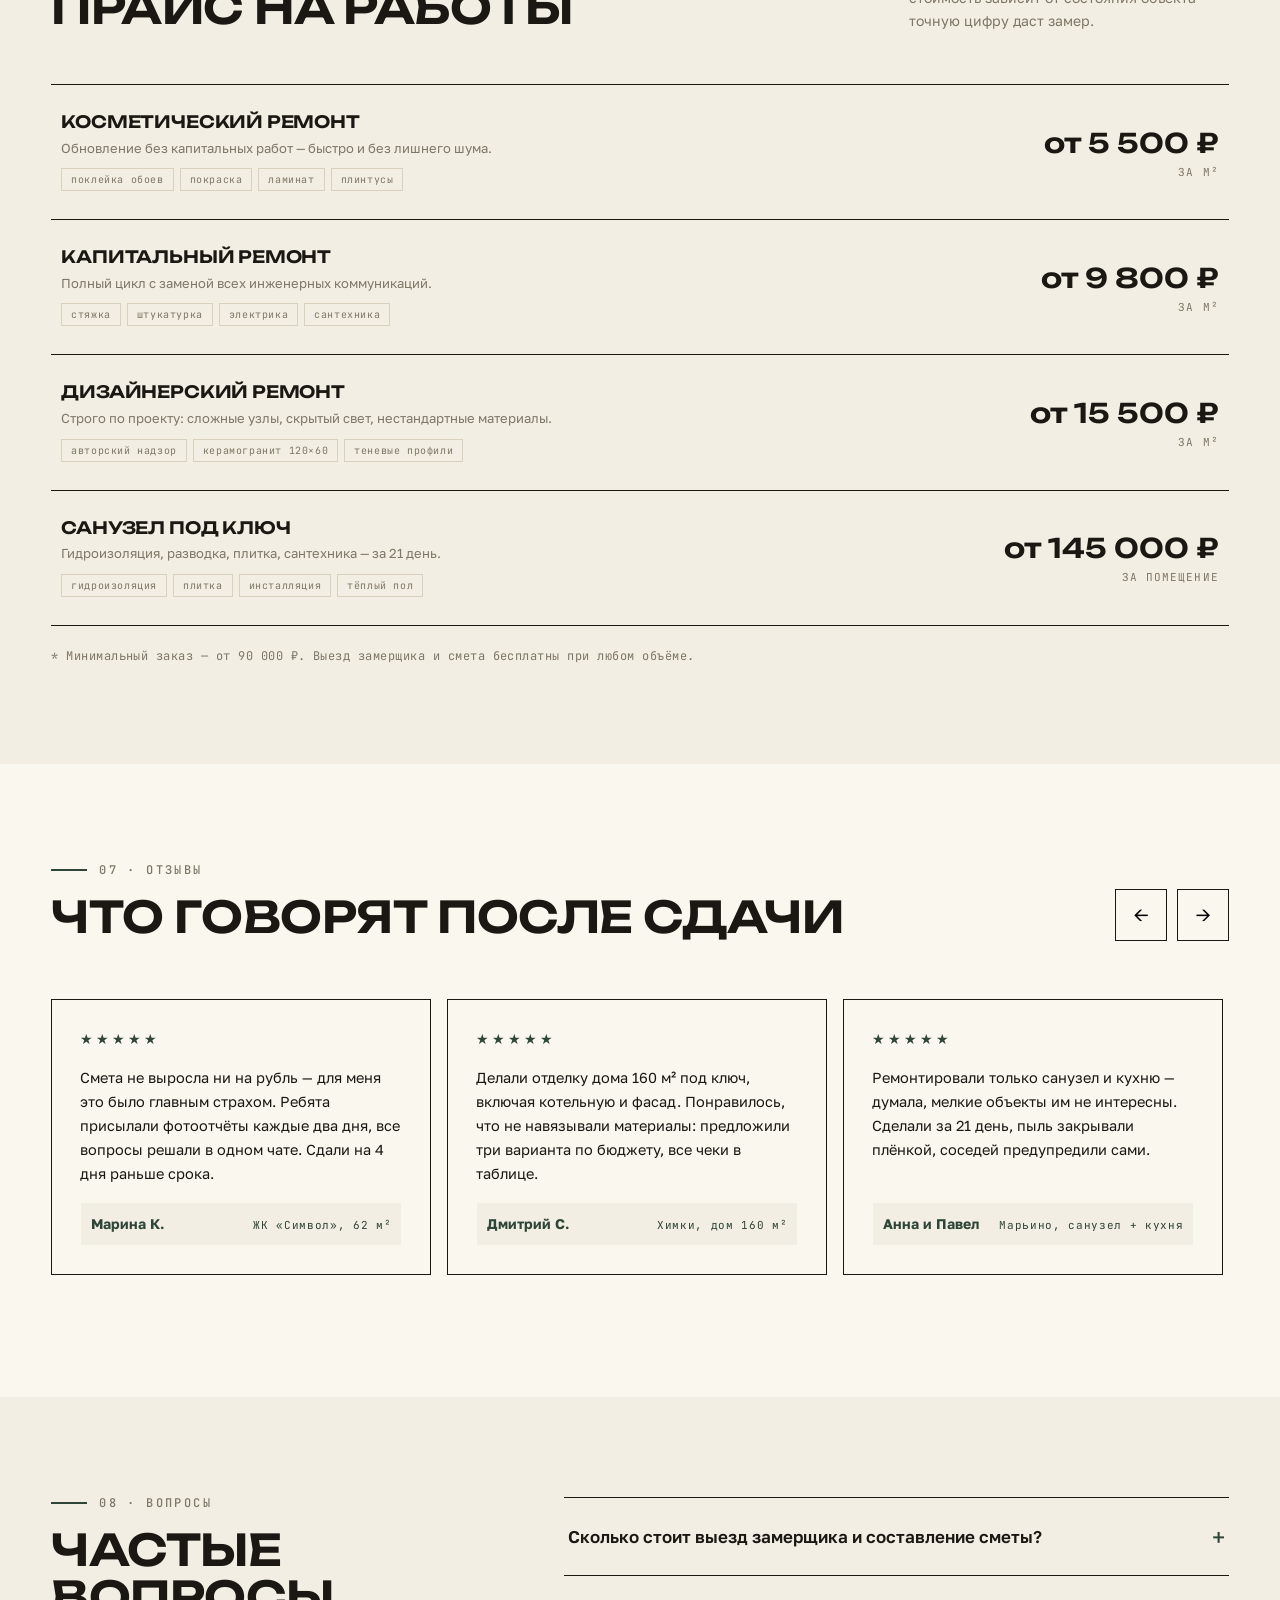
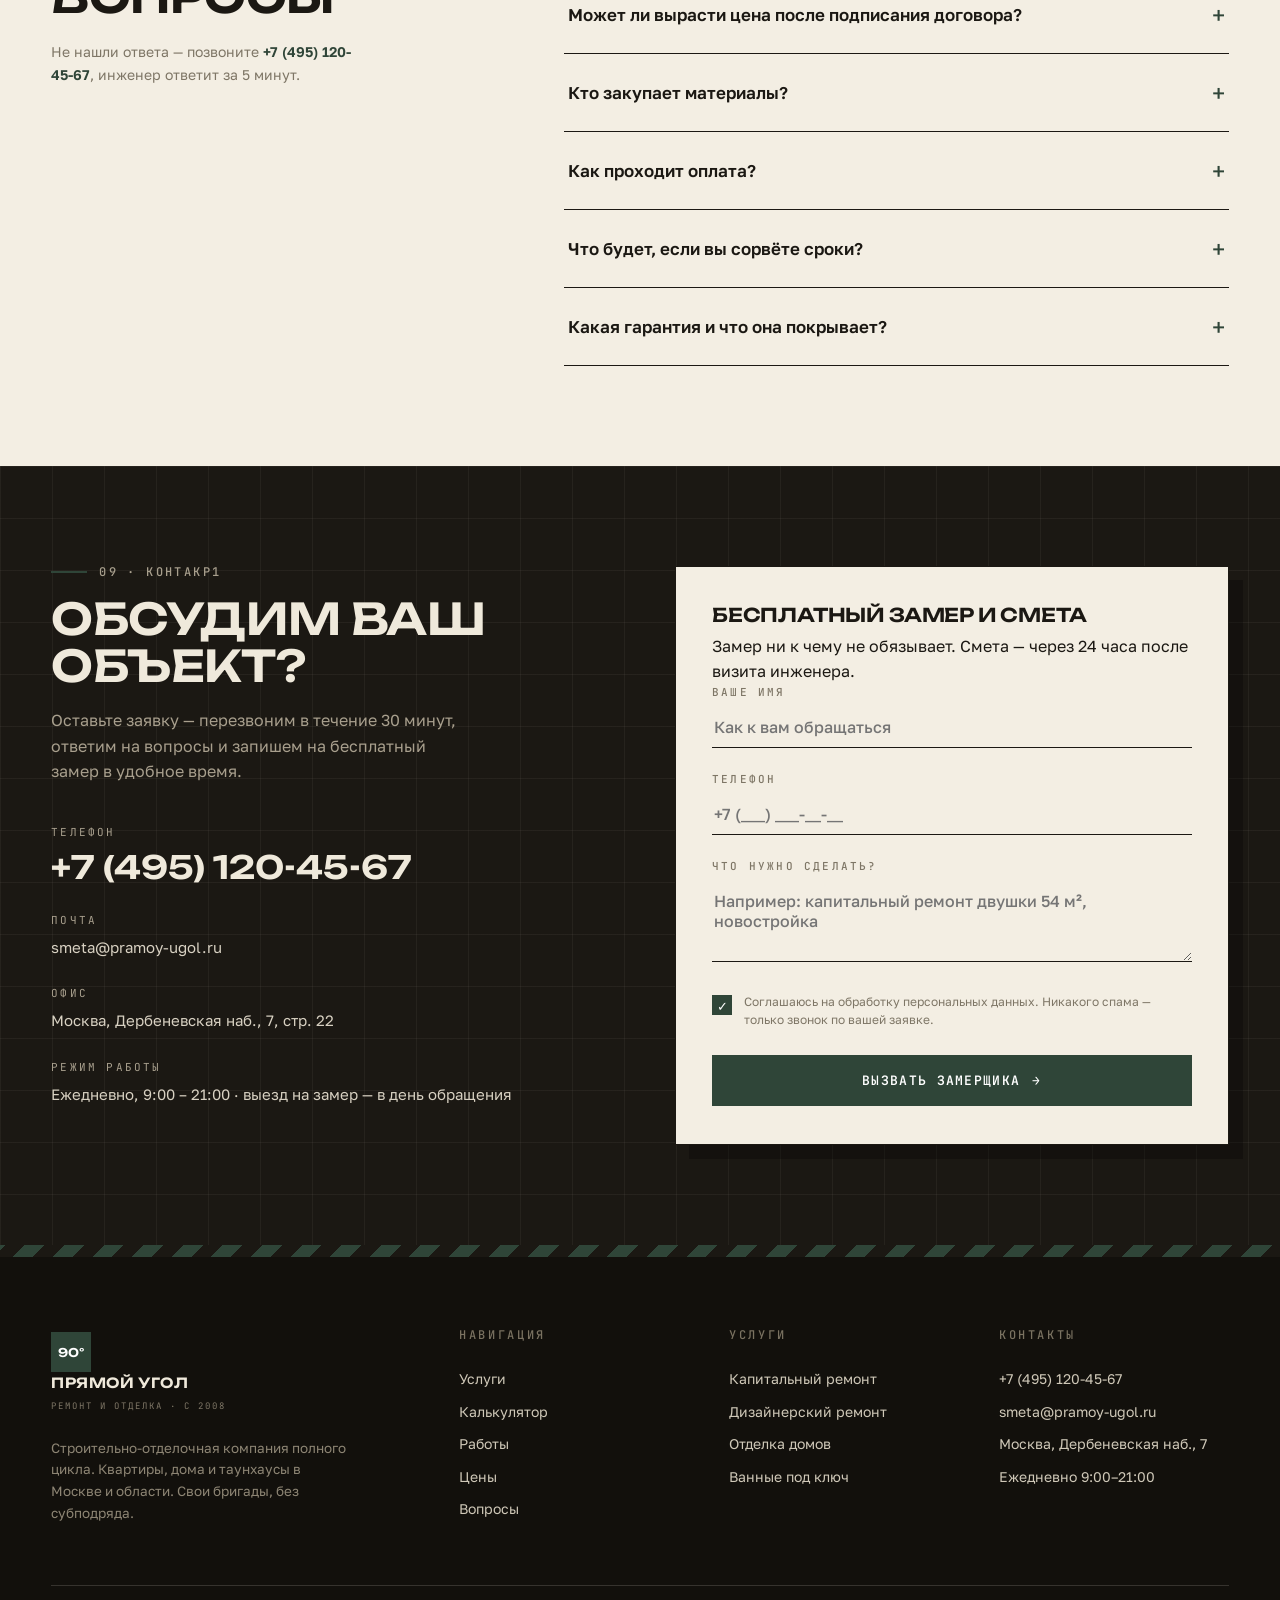
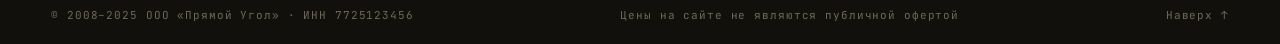
==== commit 62715e8b: "add fic price effect" ====
--- a/public/index.html
+++ b/public/index.html
@@ -232,7 +232,7 @@
           <b>≈ <em id="bTotal">666 400 ₽</em></b>
         </div>
         <div class="bill-meta"><span id="bPer">9 800 ₽/м²</span><span id="bDays">≈ 125 дней</span></div>
-        <button class="btn" id="fixBtn">Зафиксировать эту цену <span class="ar">→</span></button>
+        <button class="btn" id="fixBtn"><span class="fix-label">Зафиксировать эту цену</span> <span class="ar">→</span></button>
         <p class="bill-note">Точная смета составляется после бесплатного замера и не может превысить договорную. Цены действительны 30 дней.</p>
       </div>
     </div>
--- a/public/css/style.css
+++ b/public/css/style.css
@@ -341,9 +341,16 @@
 .rev:hover{transform:translateY(-5px)}
 .rev .stars{color:var(--acc);letter-spacing:3px;font-size:14px}
 .rev p{font-size:14.5px;line-height:1.65;flex:1}
-.rev footer{border-top:1px solid var(--line);padding-top:16px;display:flex;justify-content:space-between;gap:10px}
-.rev footer b{font-size:14px}
-.rev footer small{font:400 11px var(--fm);color:var(--mut);letter-spacing:.06em}
+
+.rev footer{
+  display:flex;justify-content:space-between;align-items:baseline;gap:10px;
+  background:var(--paper);
+  border:1px solid var(--paper2);
+  padding:10px 10px;
+}
+/* .rev footer{border:1px solid var(--paper2); background:var(--paper);padding-top:16px;display:flex;justify-content:space-between;gap:10px} */
+.rev footer b{font-size:14px; color:var(--acc)}
+.rev footer small{font:400 11px var(--fm);color:var(--acc);letter-spacing:.06em}
 
 /* ============ FAQ ============ */
 .faq{display:grid;grid-template-columns:.8fr 1.2fr;gap:70px;align-items:start}
@@ -436,4 +443,31 @@
   .mline>span{transform:none}
   [data-rv]{opacity:1;transform:none}
   .step{opacity:1}
+}
+
+
+
+/* === Фиксация цены: галочка из угла === */
+.btn.fix{position:relative}
+.btn.fix.fixed{background:var(--paper);border-color:var(--paper);color:var(--ink)}
+.fix-check{
+  position:absolute;top:-13px;right:-13px;
+  width:32px;height:32px;border-radius:50%;
+  background:var(--acc);color:#fff;
+  display:grid;place-items:center;
+  font-size:16px;font-weight:700;line-height:1;
+  box-shadow:0 3px 12px rgba(232,85,31,.5);
+  opacity:0;transform:scale(0) translate(20px,20px);
+  pointer-events:none;
+}
+.btn.fix.fixed .fix-check{
+  animation:fixPop .5s cubic-bezier(.34,1.56,.64,1) .05s forwards;
+}
+@keyframes fixPop{
+  from{opacity:0;transform:scale(0) translate(20px,20px)}
+  70%{opacity:1;transform:scale(1.15) translate(0,0)}
+  to{opacity:1;transform:scale(1) translate(0,0)}
+}
+@media (prefers-reduced-motion: reduce){
+  .btn.fix.fixed .fix-check{animation:none;opacity:1;transform:none}
 }
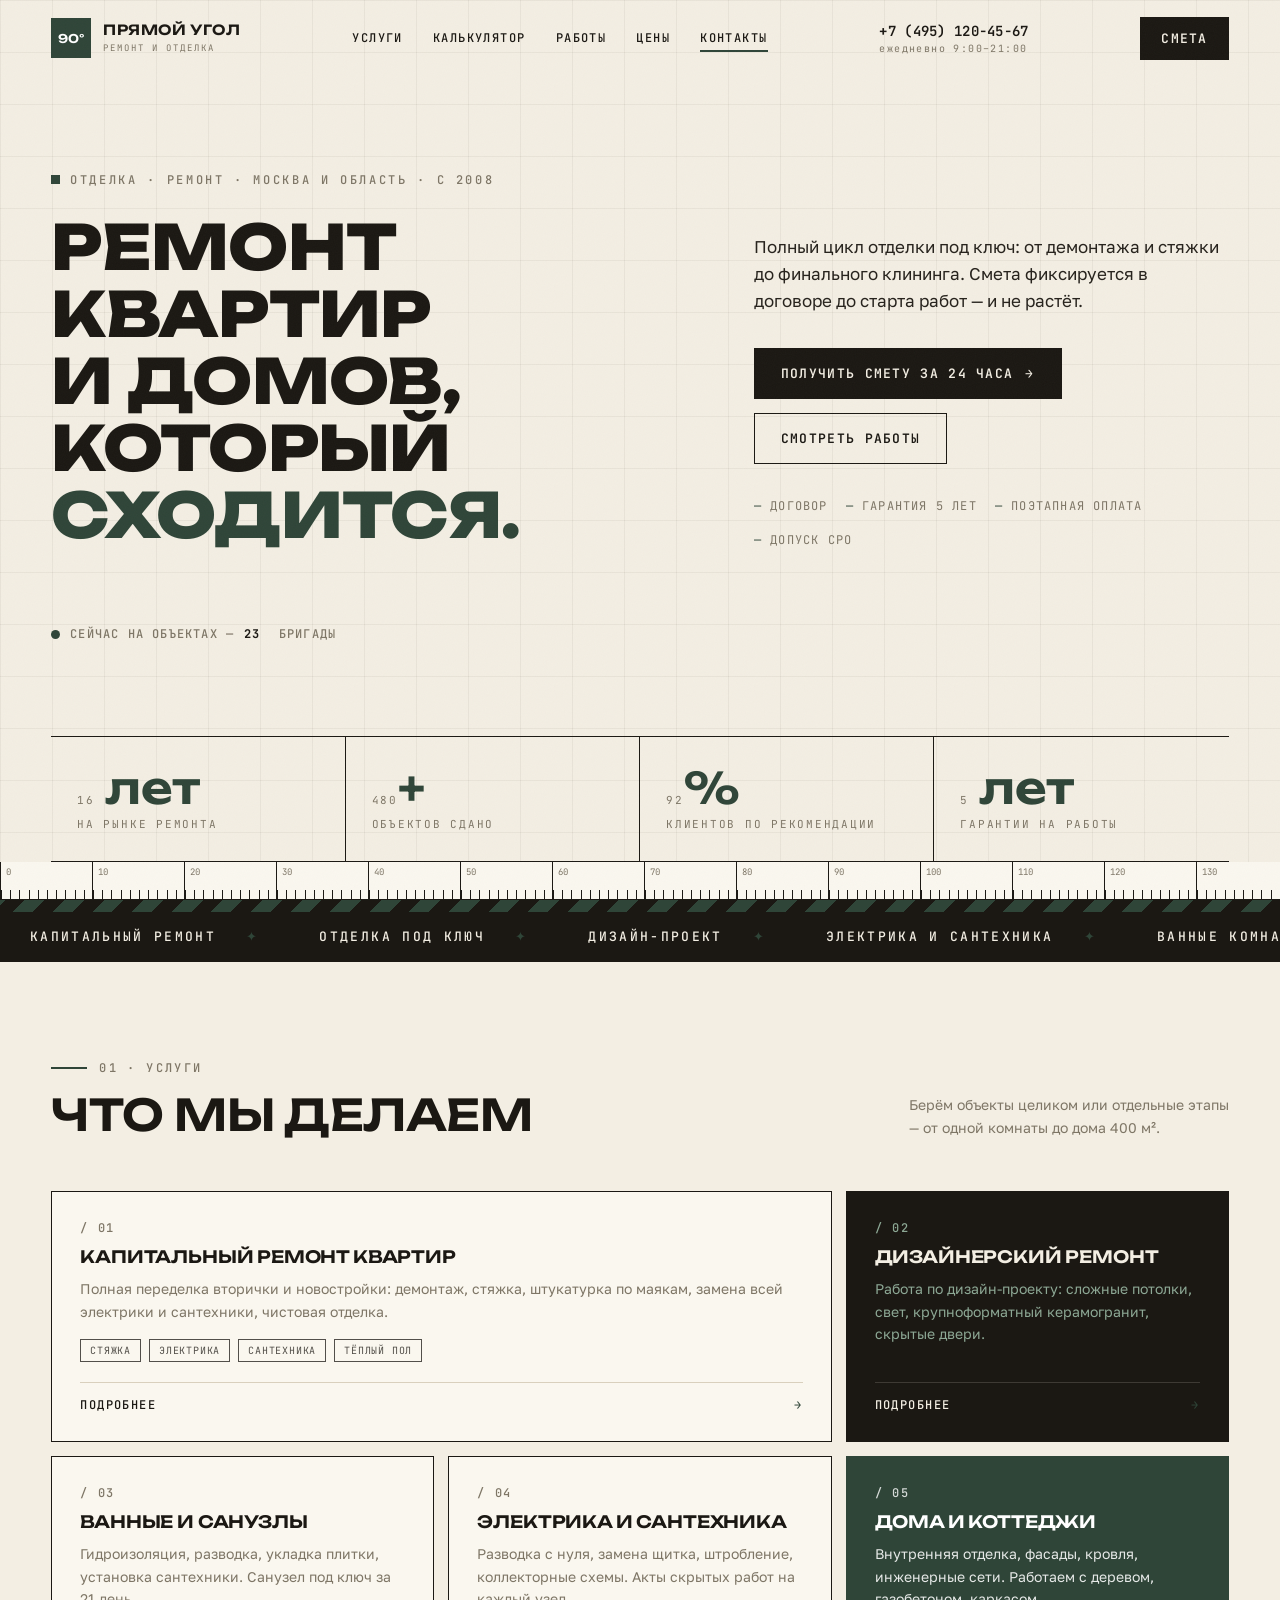
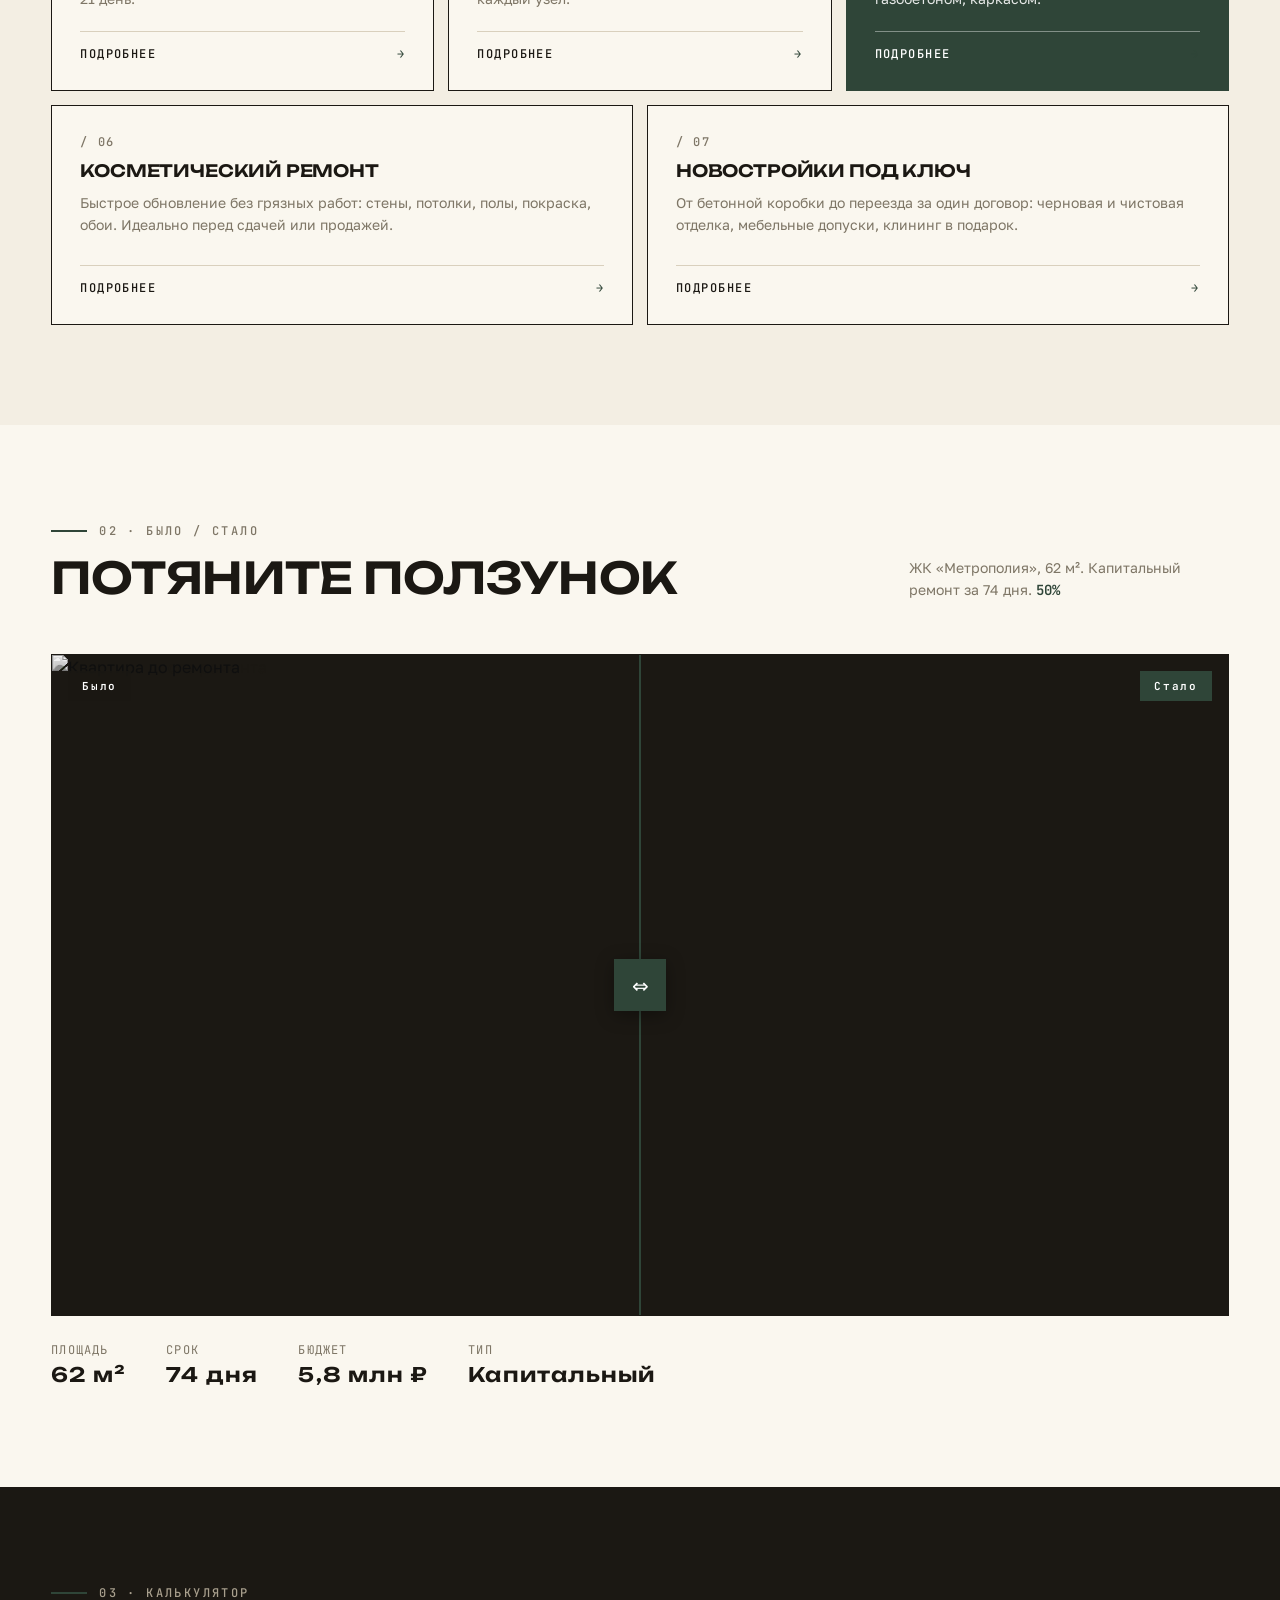
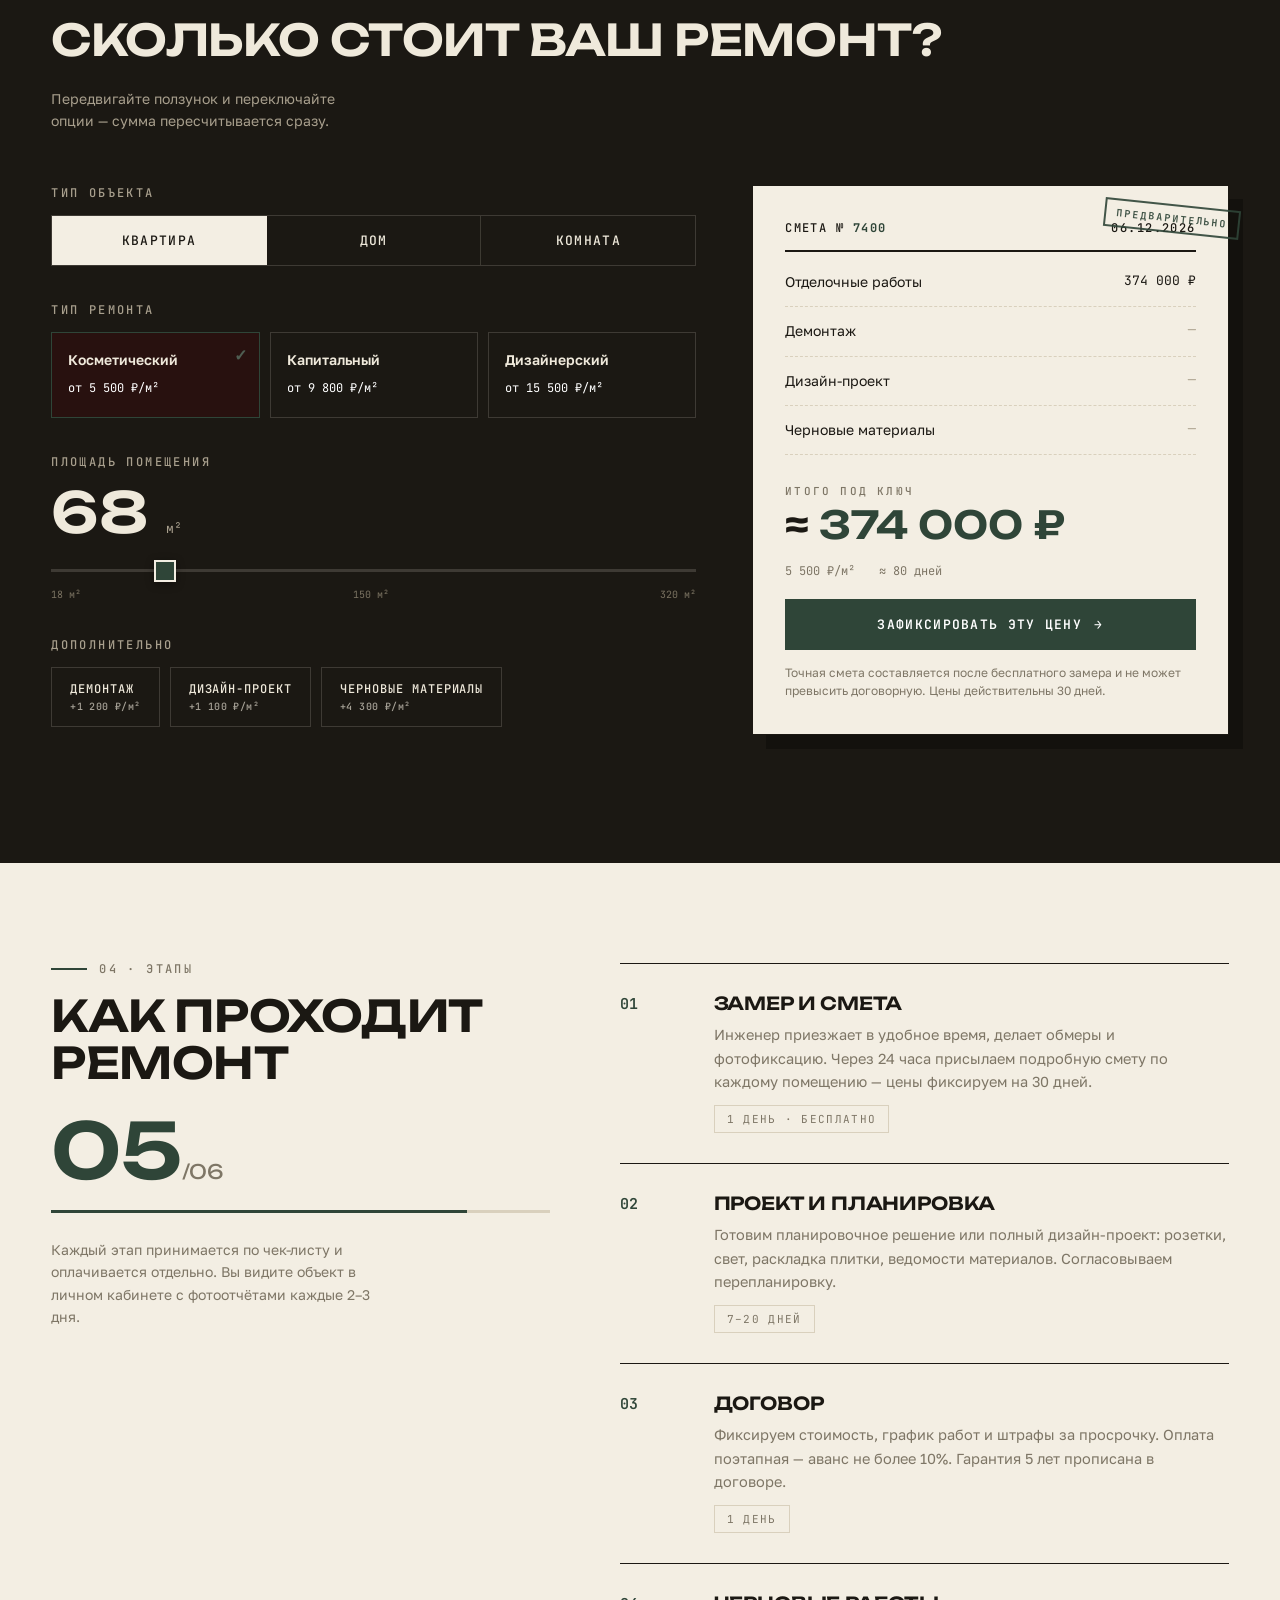
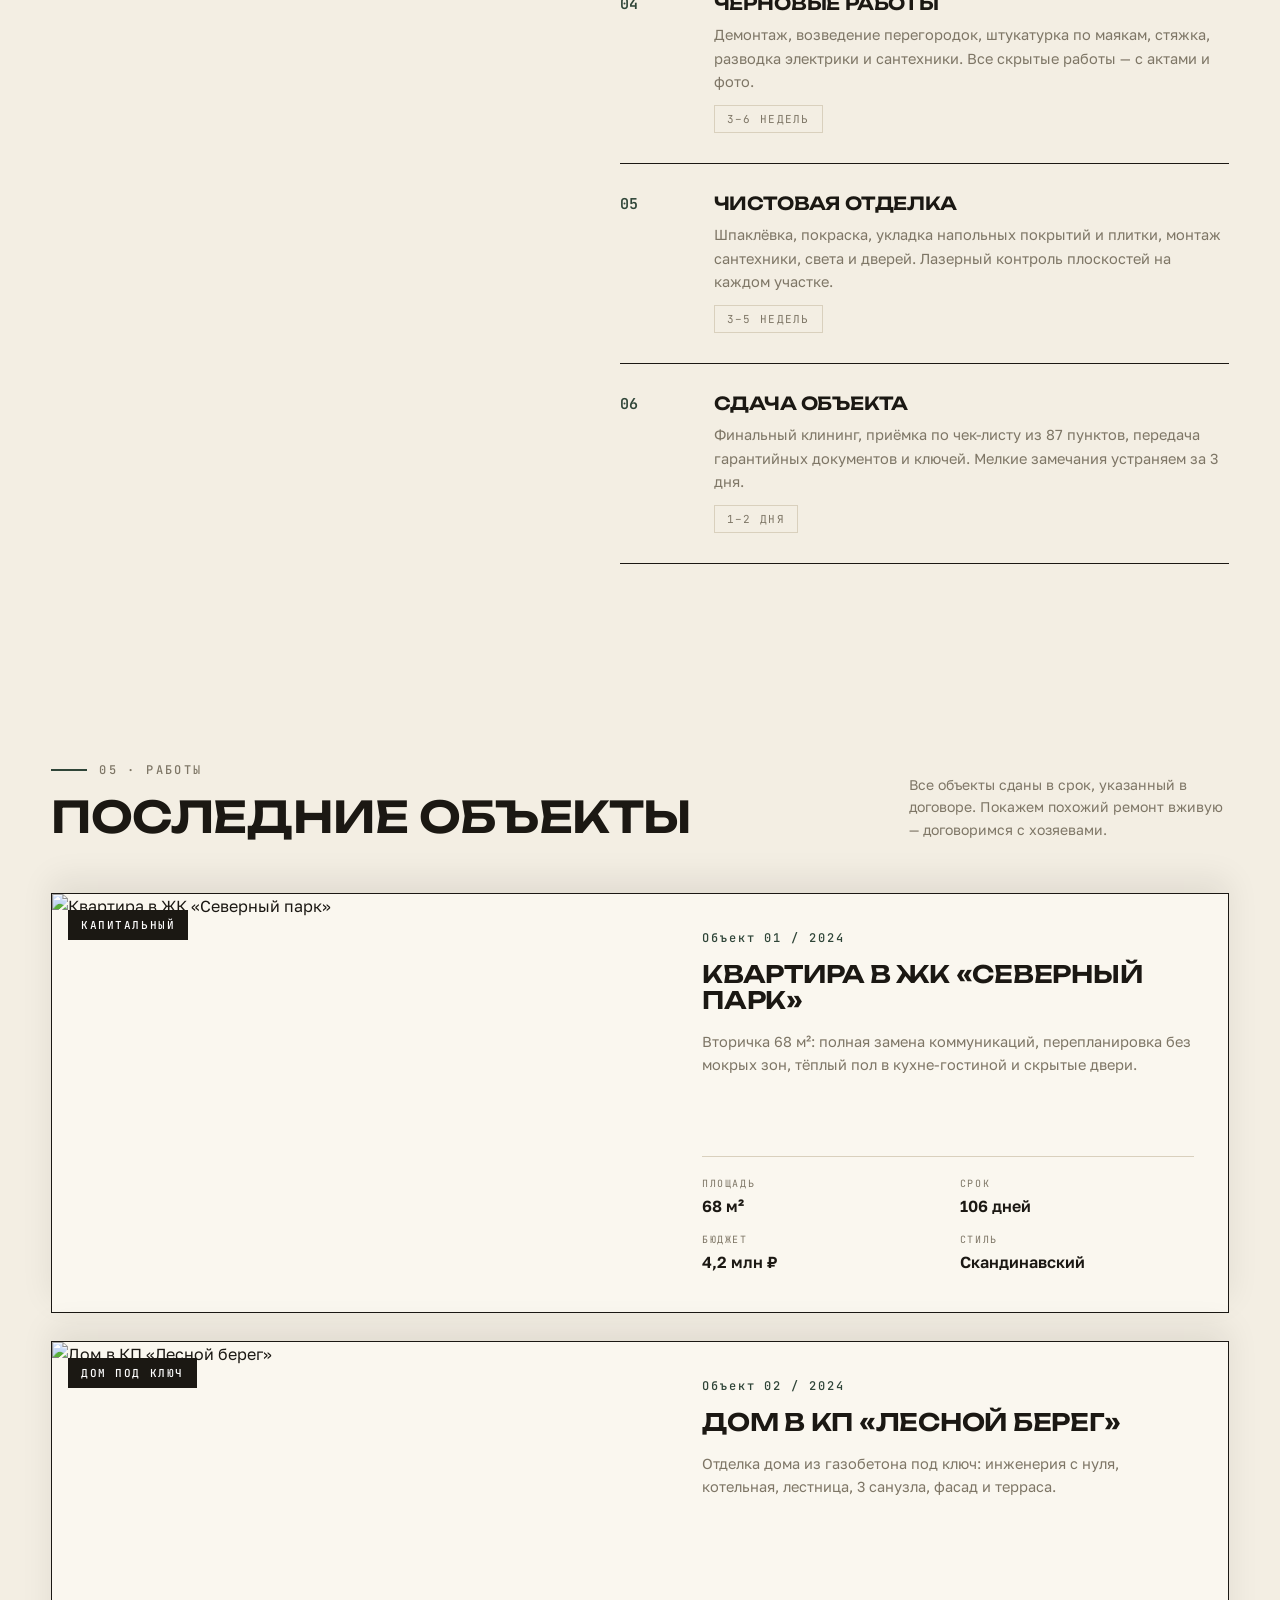
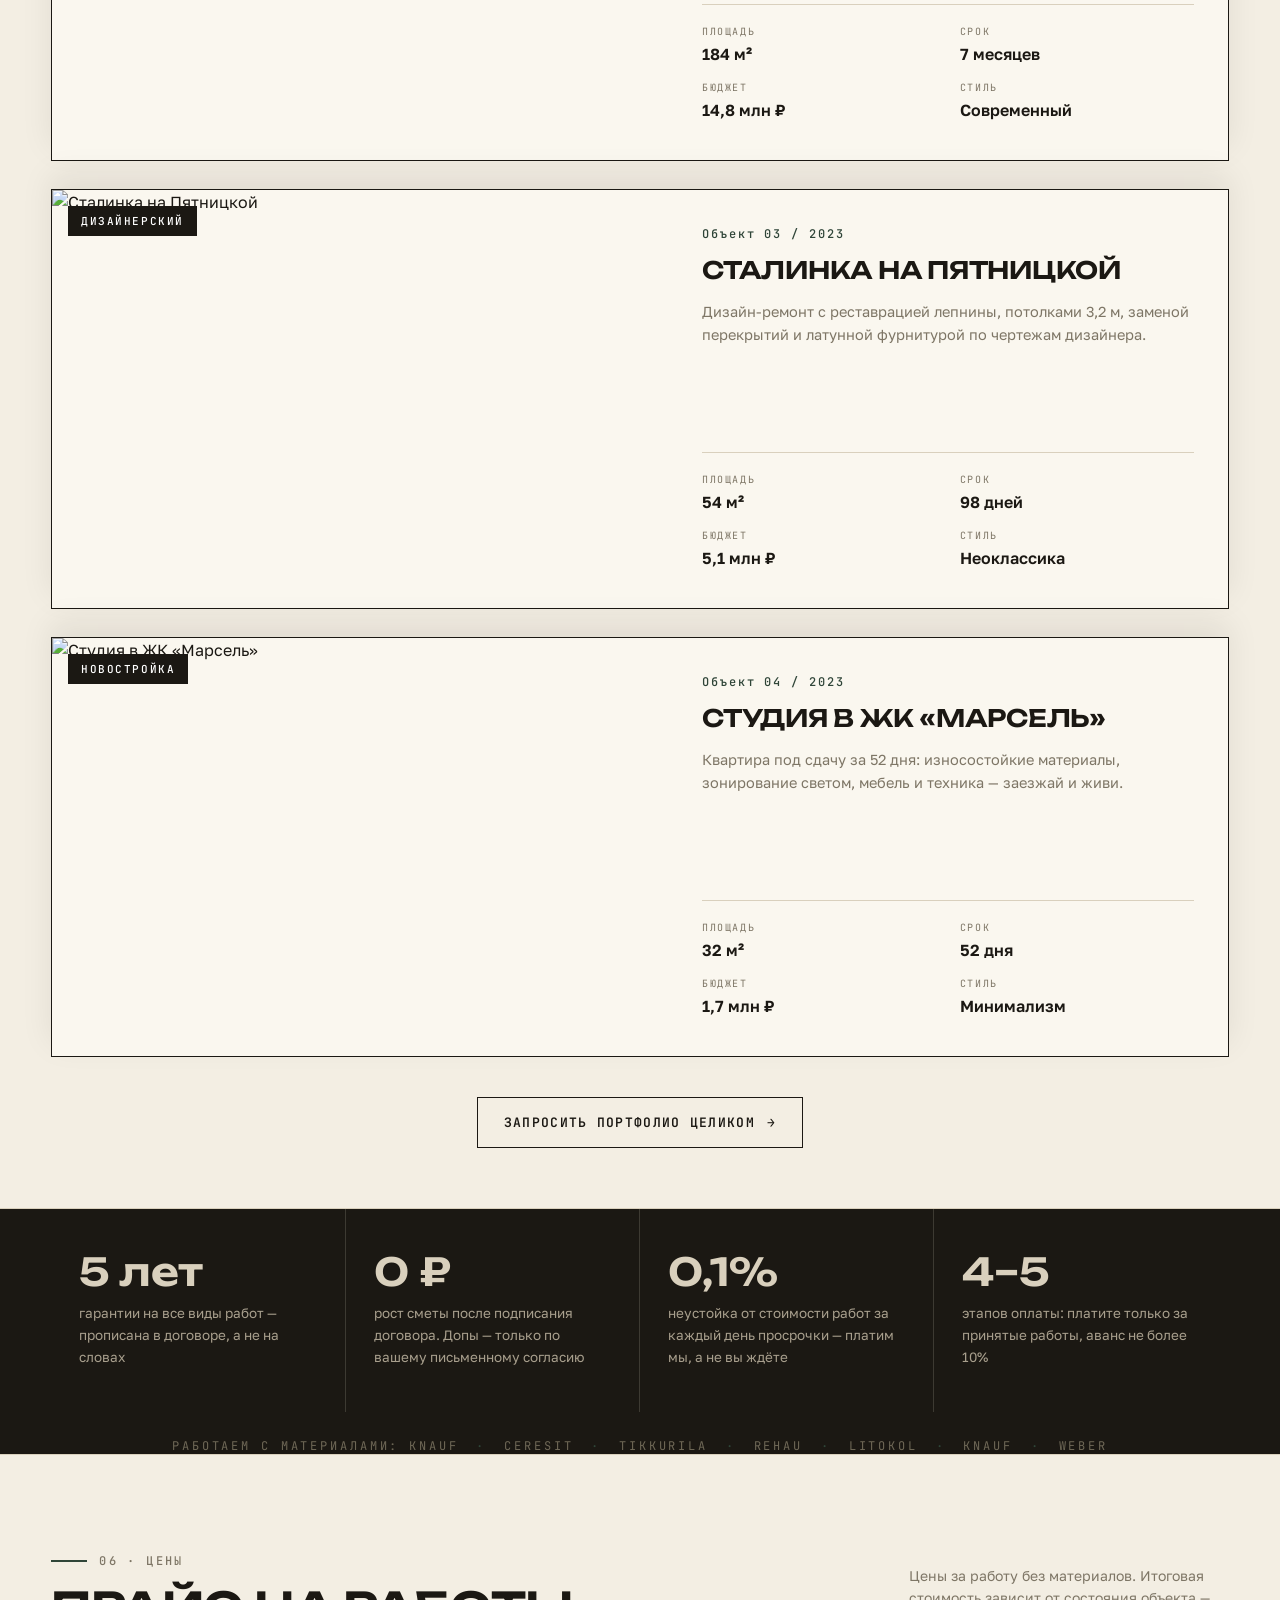
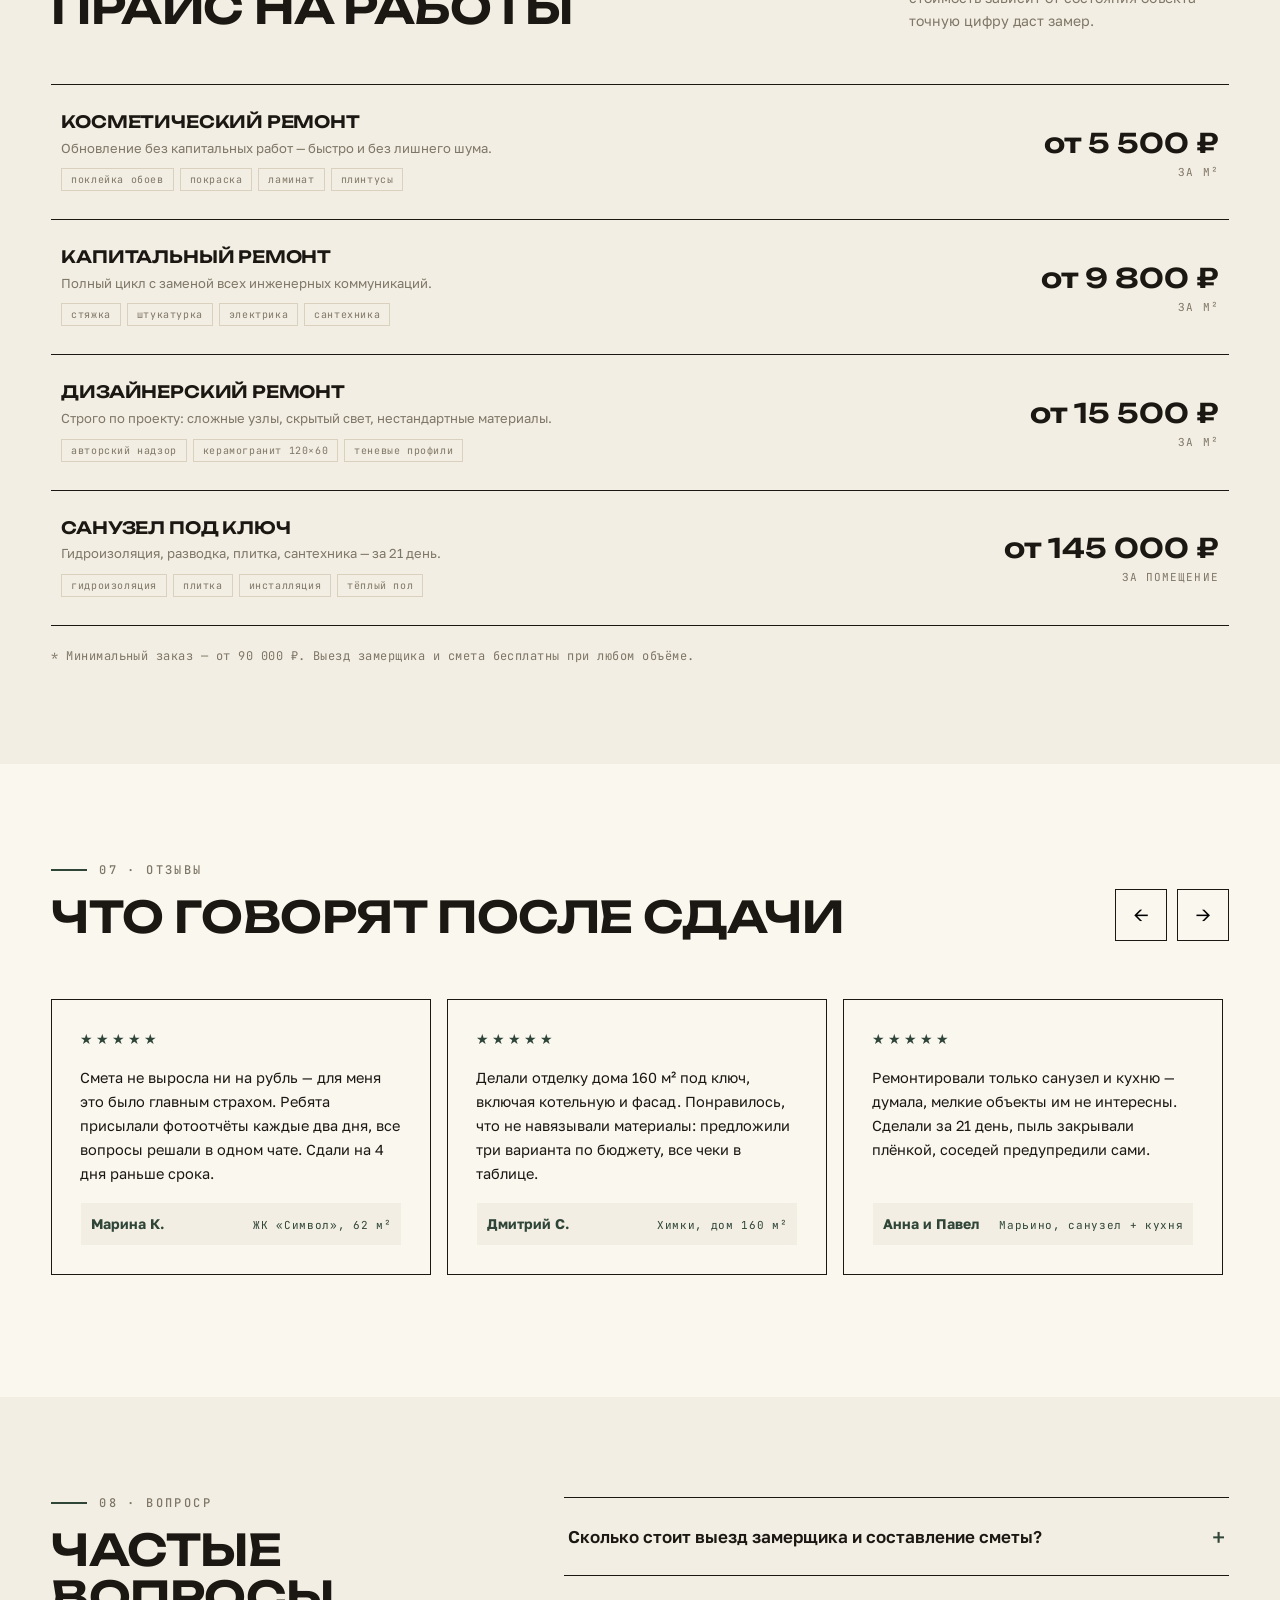
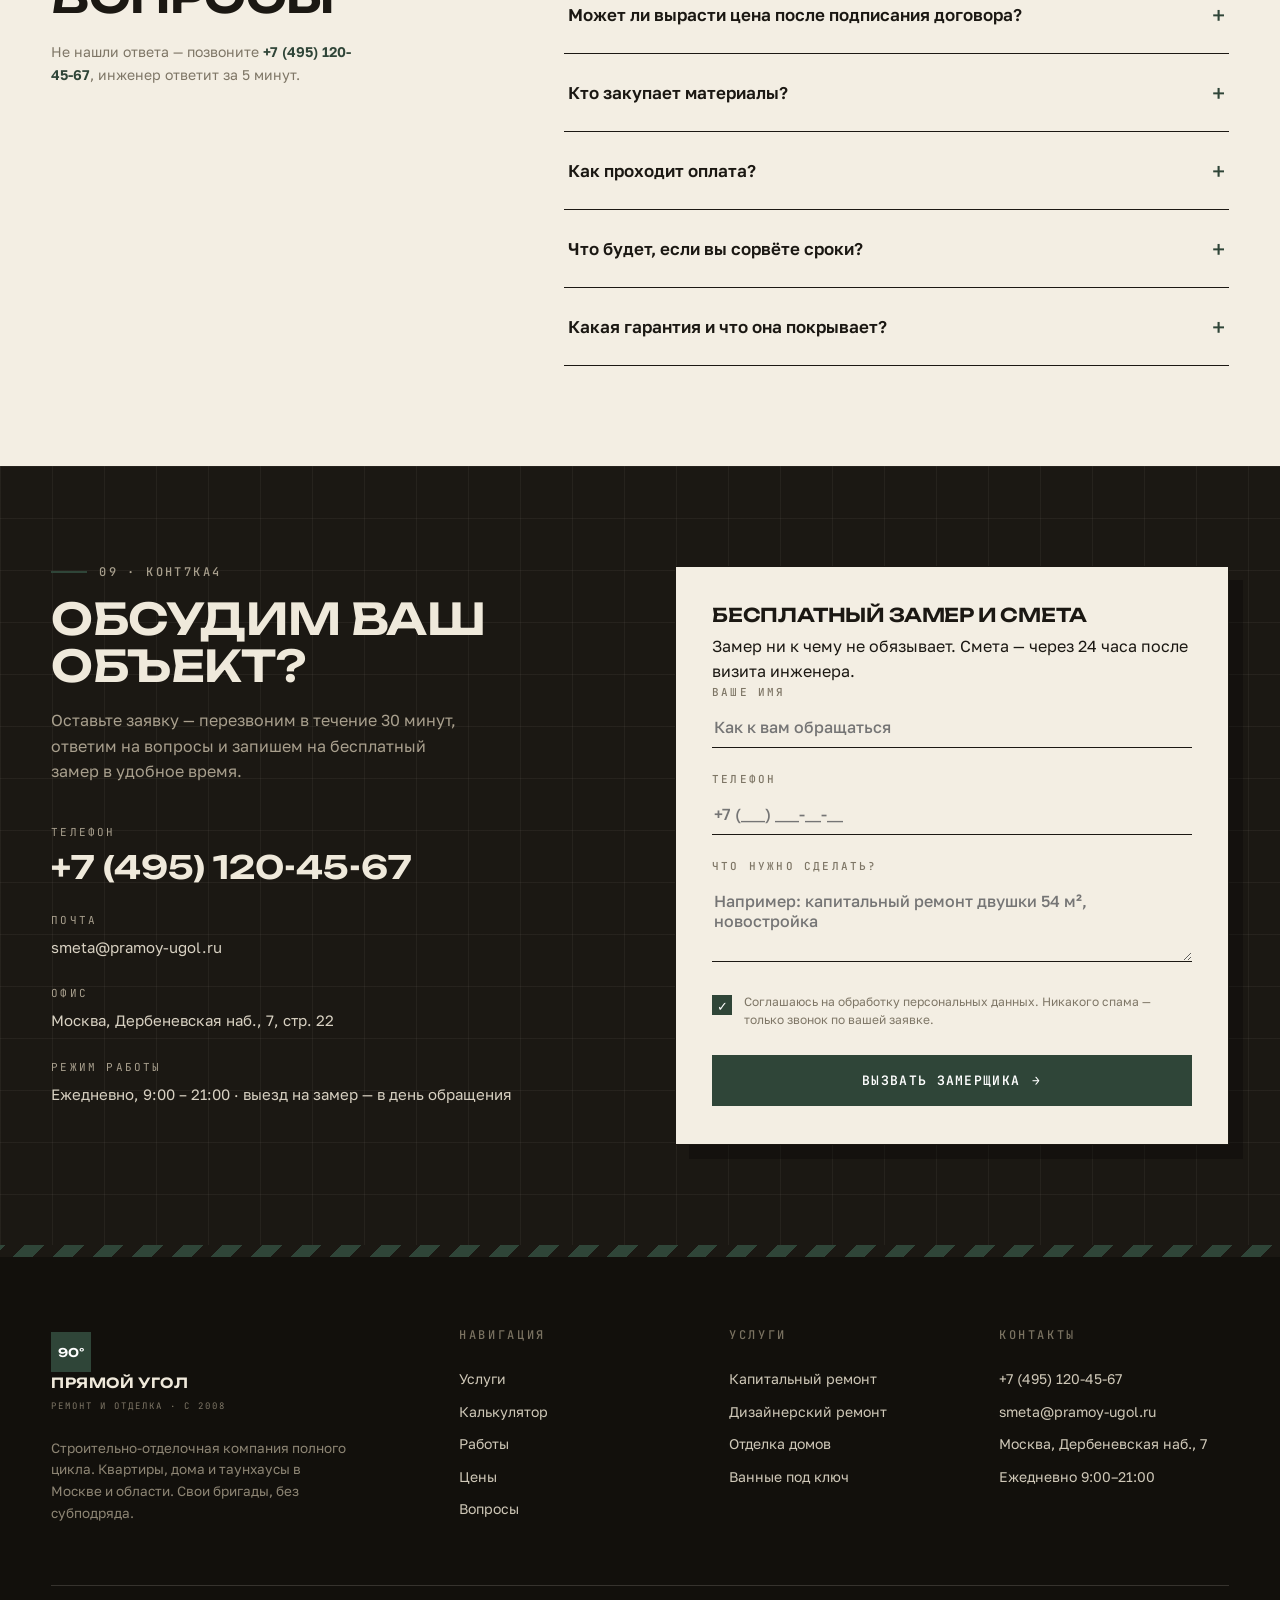
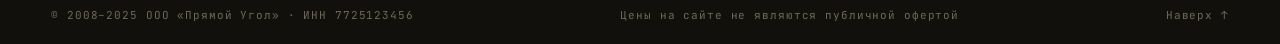
==== commit af3f4fa0: "fix before after block" ====
--- a/public/index.html
+++ b/public/index.html
@@ -163,9 +163,15 @@
       <div><p class="lab" data-sc>02 · Было / стало</p><h2 data-rv>Потяните ползунок</h2></div>
       <p class="sec-note" data-rv style="--d:.15s">ЖК «Метрополия», 62 м². Капитальный ремонт за 74 дня. <span class="ba-pct" id="baPct">50%</span></p>
     </div>
-    <div class="ba" id="ba" data-rv style="--pos:50%">
-      <img src="https://picsum.photos/seed/apartment-after-renovation/1400/900" alt="Квартира после ремонта">
-      <div class="ba-before"><img class="before-img" src="https://picsum.photos/seed/old-apartment-before/1400/900" alt="Квартира до ремонта"></div>
+    <div class="ba" data-rv style="--pos:50%">
+      <!-- IMG -->
+      <!-- <img src="https://picsum.photos/seed/apartment-after-renovation/1400/900" alt="Квартира после ремонта"> -->
+       <img src="img/after.jpg" alt="Квартира после ремонта">
+      <!-- IMG -->
+      <div class="ba-before">
+        <!-- <img class="before-img" src="https://picsum.photos/seed/old-apartment-before/1400/900" alt="Квартира до ремонта"> -->
+        <img class="before-img" src="img/before.jpg" alt="Квартира до ремонта">
+      </div>
       <span class="chip l">Было</span><span class="chip r">Стало</span>
       <div class="ba-handle"><span class="ba-grip">⇔</span></div>
       <input type="range" min="0" max="100" value="50" id="baRange" aria-label="Сравнение до и после ремонта">
--- a/public/css/style.css
+++ b/public/css/style.css
@@ -221,7 +221,20 @@
 .ba-before{position:absolute;inset:0;clip-path:inset(0 calc(100% - var(--pos,50%)) 0 0)}
 .ba-handle{position:absolute;top:0;bottom:0;left:var(--pos,50%);width:2px;background:var(--acc);transform:translateX(-1px);pointer-events:none;z-index:3}
 .ba-grip{position:absolute;top:50%;left:50%;transform:translate(-50%,-50%);width:52px;height:52px;background:var(--acc);color:#fff;display:grid;place-items:center;font-size:20px;box-shadow:0 4px 18px rgba(0,0,0,.35)}
-.ba input[type=range]{position:absolute;inset:0;width:100%;height:100%;opacity:0;cursor:ew-resize;margin:0;z-index:4}
+
+/* .ba input[type=range]{position:absolute;inset:0;width:100%;height:100%;opacity:0;cursor:ew-resize;margin:0;z-index:4} */
+.ba input[type=range]{
+  position:absolute;
+  top:0;
+  left:0;
+  width:100%;
+  height:100%;
+  opacity:0;          /* временно: делаем видимым */
+  background:yellow;    /* временно: яркий цвет */
+  cursor:ew-resize;
+  margin:0;
+  z-index:10;
+}
 .chip{position:absolute;top:16px;font:600 11px var(--fm);letter-spacing:.16em;padding:8px 14px;z-index:2;pointer-events:none}
 .chip.l{left:16px;background:rgba(27,24,19,.85);color:#fff}
 .chip.r{right:16px;background:var(--acc);color:#fff}
